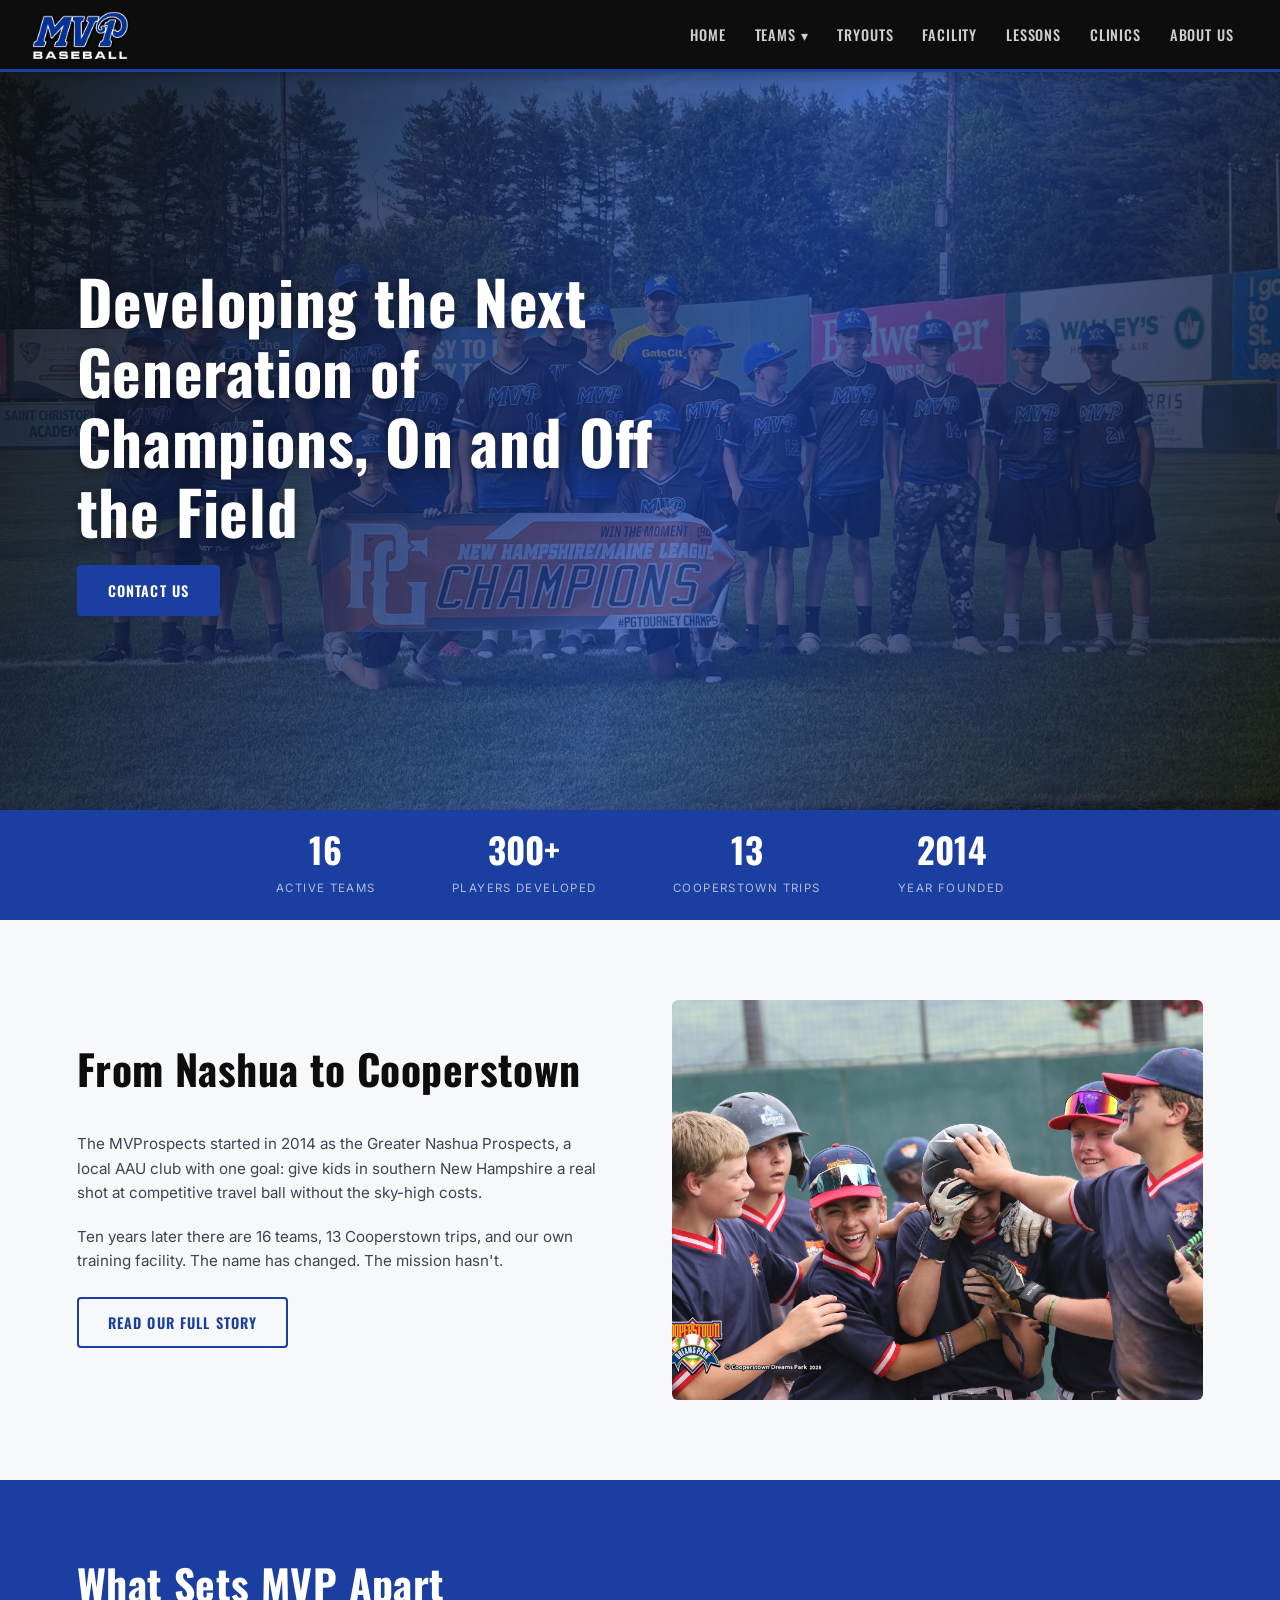
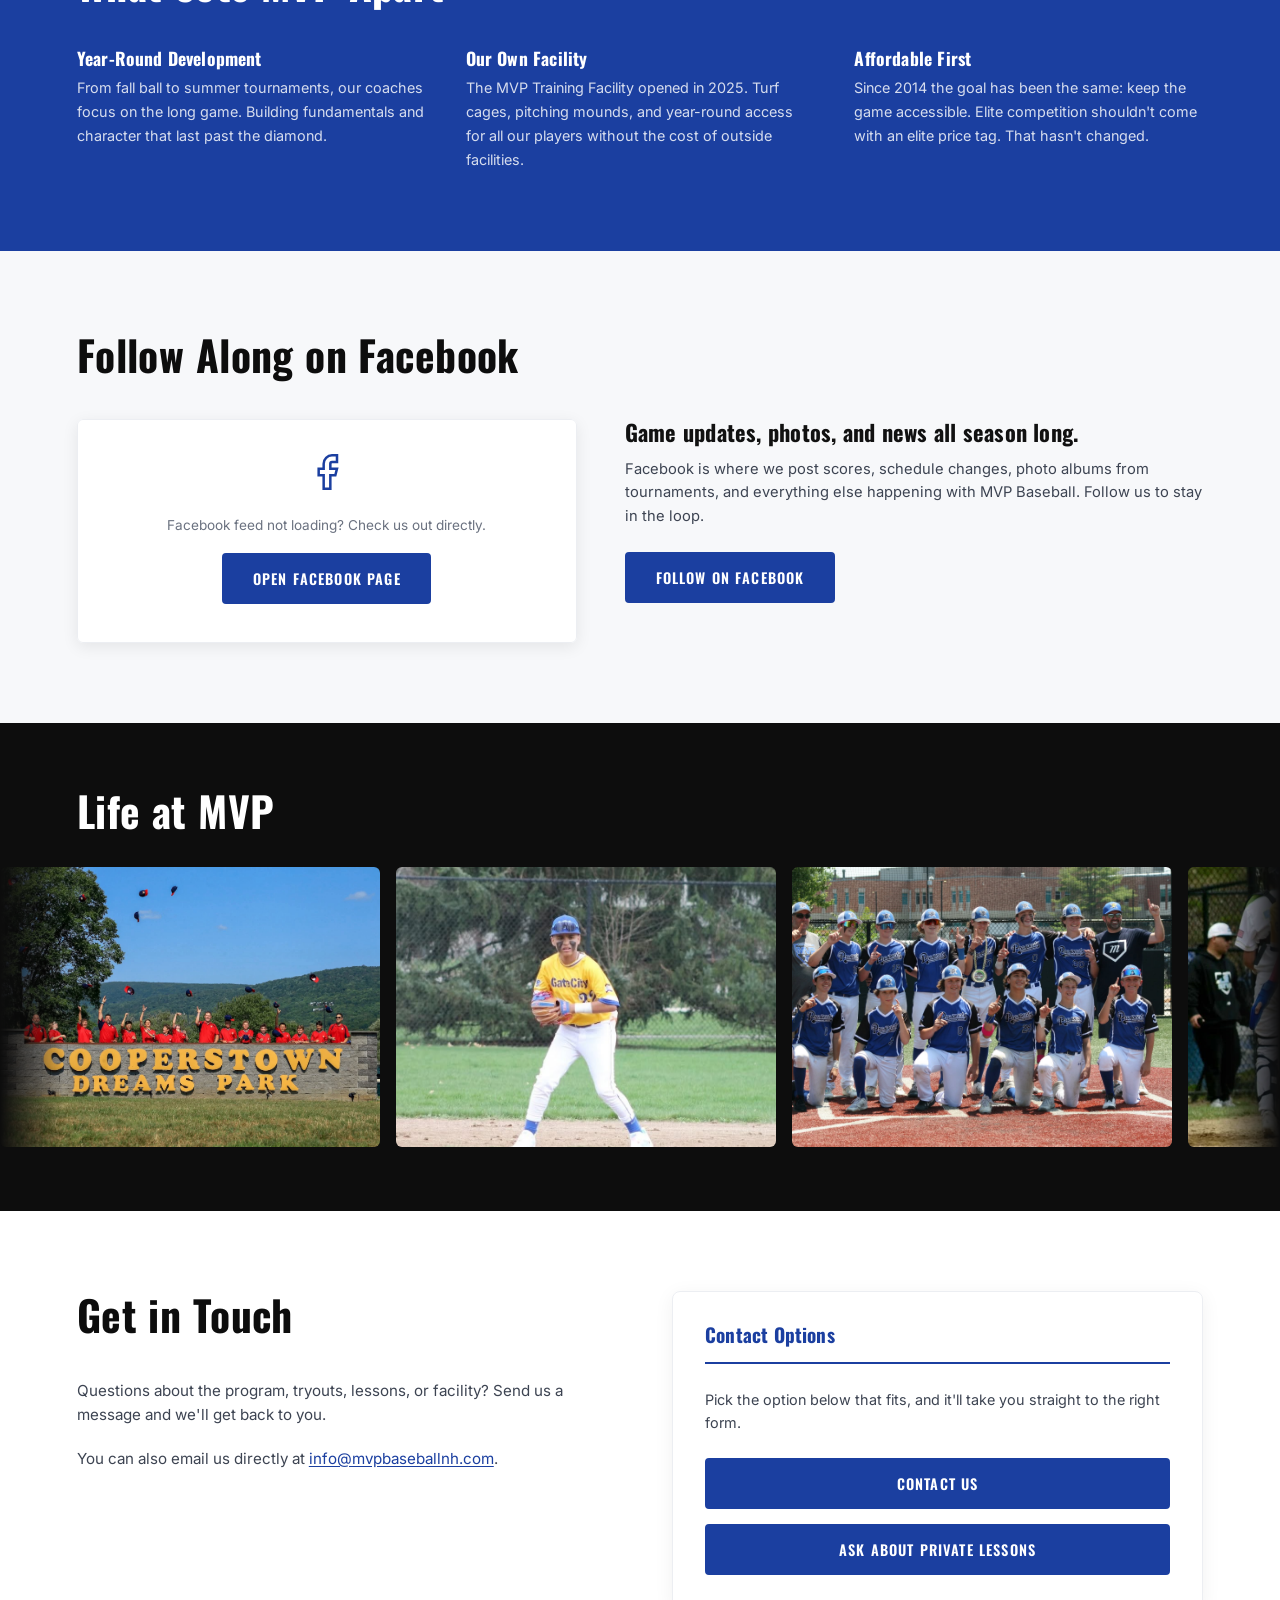
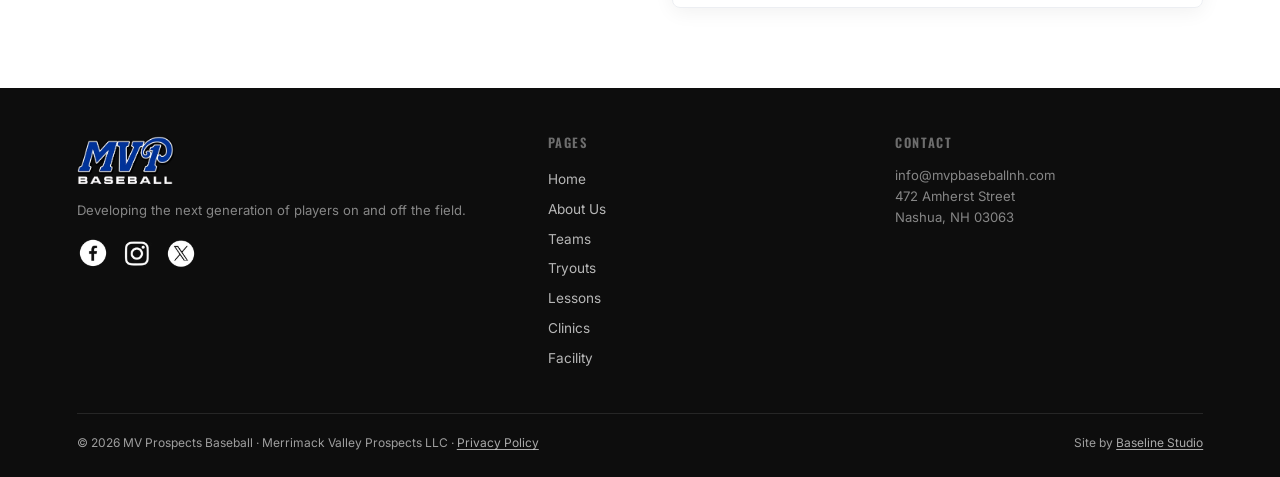
==== index.html @ 36041a81 "SEO and analytics" ====
<!DOCTYPE html>
<html lang="en">
<head>
<meta charset="UTF-8">
<meta name="viewport" content="width=device-width, initial-scale=1.0">
<title>MV Prospects Baseball | Travel Baseball in Nashua, NH</title>
<meta name="description" content="MV Prospects Baseball is a travel baseball program in Nashua, NH serving players 8U through 18U, with a dedicated training facility, private lessons, and clinics.">
<link rel="canonical" href="https://mvprospectsnh.com/">
<meta property="og:title" content="MV Prospects Baseball | Travel Baseball in Nashua, NH">
<meta property="og:description" content="Travel baseball program in Nashua, NH for players 8U through 18U. Teams, tryouts, private lessons, clinics, and our own training facility.">
<meta property="og:type" content="website">
<meta property="og:url" content="https://mvprospectsnh.com/">
<meta property="og:image" content="https://mvprospectsnh.com/assets/team1.jpg">
<link rel="preconnect" href="https://fonts.googleapis.com">
<link href="https://fonts.googleapis.com/css2?family=Oswald:wght@400;500;600;700&family=Inter:wght@300;400;500;600&display=swap" rel="stylesheet">
<script type="application/ld+json">
{
  "@context": "https://schema.org",
  "@type": "SportsClub",
  "name": "MV Prospects Baseball",
  "alternateName": "Merrimack Valley Prospects",
  "url": "https://mvprospectsnh.com/",
  "logo": "https://mvprospectsnh.com/assets/mvplogo.avif",
  "image": "https://mvprospectsnh.com/assets/team1.jpg",
  "description": "Travel baseball program in Nashua, NH serving players 8U through 18U, with a dedicated training facility, private lessons, and clinics.",
  "address": {
    "@type": "PostalAddress",
    "streetAddress": "472 Amherst Street",
    "addressLocality": "Nashua",
    "addressRegion": "NH",
    "postalCode": "03063",
    "addressCountry": "US"
  },
  "areaServed": "Nashua, NH and southern New Hampshire",
  "sameAs": [
    "https://www.facebook.com/MerrimackValleyProspects/",
    "https://www.instagram.com/merrimackvalleyprospects/",
    "https://x.com/prospectsvalley"
  ]
}
</script>
<style>
  *, *::before, *::after { box-sizing: border-box; margin: 0; padding: 0; }
  html { scroll-behavior: smooth; }
  body { font-family: 'Inter', sans-serif; background: #fff; color: #111; line-height: 1.6; }
  a, button, [onclick] { cursor: pointer; }
  a { text-decoration: none; color: inherit; }
  img { max-width: 100%; display: block; }

  :root {
    --blue:       #1B3FA0;
    --blue-dark:  #122B6E;
    --blue-light: #2E56C8;
    --black:      #0D0D0D;
    --gold:       #D4A017;
    --white:      #ffffff;
    --gray-50:    #F7F8FA;
    --gray-100:   #ECEEF2;
    --gray-400:   #6B7280;
    --gray-700:   #3D4452;
    --nav-h:      72px;
  }

  ::selection { background: var(--blue); color: var(--white); }
  a:focus-visible, button:focus-visible, input:focus-visible, select:focus-visible, textarea:focus-visible {
    outline: 2px solid var(--blue-light); outline-offset: 2px;
  }
  :root { --ease-out: cubic-bezier(0.22, 1, 0.36, 1); }
  @media (prefers-reduced-motion: reduce) {
    *, *::before, *::after {
      animation-duration: 0.01ms !important;
      animation-iteration-count: 1 !important;
      transition-duration: 0.01ms !important;
      scroll-behavior: auto !important;
    }
  }

  h1,h2,h3,h4,h5 { font-family: 'Oswald', sans-serif; font-weight: 700; line-height: 1.15; letter-spacing: 0.01em; }
  h1 { font-size: clamp(2.2rem, 5vw, 3.8rem); }
  h2 { font-size: clamp(1.6rem, 3.5vw, 2.6rem); }
  h3 { font-size: 1.3rem; }

  /* NAV */
  .nav {
    position: fixed; top: 0; left: 0; right: 0; z-index: 1000;
    height: var(--nav-h);
    background: var(--black);
    border-bottom: 3px solid var(--blue);
    display: flex; align-items: center;
    padding: 0 2rem;
    box-shadow: 0 2px 12px rgba(0,0,0,0.3);
  }
  .nav-logo { display: flex; align-items: center; flex-shrink: 0; }
  .nav-logo img { height: 48px; width: auto; }
  .nav-links {
    display: flex; align-items: center; gap: 0;
    margin-left: auto; list-style: none;
  }
  .nav-links li { position: relative; }
  .nav-links a, .nav-links button {
    display: block; padding: 0 0.9rem;
    height: var(--nav-h); line-height: var(--nav-h);
    font-family: 'Oswald', sans-serif; font-size: 0.9rem; font-weight: 500;
    letter-spacing: 0.06em; text-transform: uppercase;
    color: rgba(255,255,255,0.8); background: none; border: none;
    transition: color 0.15s; white-space: nowrap;
  }
  .nav-links a:hover, .nav-links button:hover { color: var(--white); }
  .nav-links li:hover .nav-dropdown, .nav-links li:focus-within .nav-dropdown { display: grid; }
  .nav-dropdown {
    display: none;
    position: absolute; top: calc(var(--nav-h) - 3px); left: 0;
    background: var(--white);
    border-top: 3px solid var(--blue);
    border-bottom: 3px solid var(--blue);
    grid-template-columns: repeat(3, 1fr);
    min-width: 480px;
    box-shadow: 0 8px 24px rgba(0,0,0,0.12);
    z-index: 100;
  }
  .nav-dropdown a {
    display: block; height: auto; line-height: 1;
    padding: 0.7rem 1rem; font-size: 0.82rem;
    color: var(--gray-700); border-right: 1px solid var(--gray-100);
    border-bottom: 1px solid var(--gray-100);
  }
  .nav-dropdown a:hover { background: var(--gray-50); color: var(--blue); }
  .nav-cta {
    margin-left: 0.8rem;
    padding: 0 1.2rem !important;
    height: 38px !important; line-height: 38px !important;
    background: var(--blue) !important; color: var(--white) !important;
    border-radius: 4px; font-size: 0.82rem !important;
    transition: background 0.15s !important; align-self: center;
  }
  .nav-cta:hover { background: var(--blue-dark) !important; color: var(--white) !important; }
  .nav-hamburger {
    display: none; margin-left: auto;
    background: none; border: none; padding: 8px;
    flex-direction: column; gap: 5px; cursor: pointer;
    z-index: 1001;
  }
  .nav-hamburger span { display: block; width: 24px; height: 2px; background: var(--white); border-radius: 2px; }
  .mobile-menu {
    display: none; position: fixed; top: var(--nav-h); left: 0; right: 0;
    background: var(--black); border-top: 1px solid rgba(255,255,255,0.08);
    z-index: 999; padding: 1rem 0;
    box-shadow: 0 8px 24px rgba(0,0,0,0.3);
    max-height: calc(100vh - var(--nav-h)); overflow-y: auto;
  }
  .mobile-menu.open { display: block; animation: menuSlide 0.28s var(--ease-out) both; }
  @keyframes menuSlide {
    from { opacity: 0; transform: translateY(-10px); }
    to   { opacity: 1; transform: translateY(0); }
  }
  .mobile-menu a, .mobile-menu button {
    display: block; padding: 0.85rem 1.5rem;
    font-family: 'Oswald', sans-serif; font-size: 1rem;
    font-weight: 500; letter-spacing: 0.05em; text-transform: uppercase;
    color: rgba(255,255,255,0.8); background: none; border: none;
    border-bottom: 1px solid rgba(255,255,255,0.08); text-align: left; width: 100%;
  }
  .mobile-menu a:hover, .mobile-menu button:hover { color: var(--white); background: rgba(255,255,255,0.05); }

  .page { display: none; padding-top: var(--nav-h); min-height: 100vh; }
  .page.active { display: block; }

  /* SECTION HEADER with diagonal stripe */
  .section-header {
    display: inline-flex; align-items: center; gap: 0.8rem;
    margin-bottom: 2.5rem;
  }
  .section-header::before { display: none; }
  .section-header h2 { color: var(--black); }
  .section-header.white h2 { color: var(--white); }
  .section-header.center { margin: 0 auto 2.5rem; }

  /* BUTTONS */
  .btn {
    display: inline-block;
    font-family: 'Oswald', sans-serif; font-size: 0.9rem; font-weight: 600;
    letter-spacing: 0.08em; text-transform: uppercase;
    padding: 0.75rem 1.8rem; border-radius: 4px; border: 2px solid transparent;
    transition: all 0.15s;
  }
  .btn-primary { background: var(--blue); color: var(--white); border-color: var(--blue); }
  .btn-primary:hover { background: var(--blue-dark); border-color: var(--blue-dark); }
  .btn-outline { background: transparent; color: var(--white); border-color: var(--white); }
  .btn-outline:hover { background: var(--white); color: var(--blue); }
  .btn-outline-blue { background: transparent; color: var(--blue); border-color: var(--blue); }
  .btn-outline-blue:hover { background: var(--blue); color: var(--white); }
  .btn-gold { background: var(--gold); color: var(--black); border-color: var(--gold); }
  .btn-gold:hover { background: #b8880f; border-color: #b8880f; }

  .img-placeholder {
    background: var(--gray-100); display: flex; align-items: center; justify-content: center;
    color: var(--gray-400); font-size: 0.8rem;
    font-family: 'Oswald', sans-serif; letter-spacing: 0.05em; text-transform: uppercase;
  }


  /* SECTIONS */
  .section { padding: 5rem clamp(1.5rem, 6vw, 6rem); }
  .section-alt { background: var(--gray-50); }

  /* SPLIT */
  .split { display: grid; grid-template-columns: 1fr 1fr; gap: 4rem; align-items: center; }
  .split-img { border-radius: 6px; overflow: hidden; height: 400px; }
  .split-text p { color: var(--gray-700); margin-bottom: 1.5rem; font-size: 0.95rem; }
  @media (max-width: 768px) { .split { grid-template-columns: 1fr; } .split-img { height: 260px; order: -1; } }

  /* ── HOME PAGE ─────────────────────────────────── */

  /* Hero: baseball-field-style dark grass with stitching accent */
  .hero {
    position: relative;
    height: calc(90vh - var(--nav-h));
    min-height: 560px;
    background: var(--black);
    display: flex; align-items: center; overflow: hidden;
  }
  /* Baseball diamond graphic in background */
  .hero-diamond {
    position: absolute; right: -40px; top: 50%;
    transform: translateY(-50%) rotate(45deg);
    width: 520px; height: 520px;
    border: 3px solid rgba(255,255,255,0.04);
    background: rgba(27,63,160,0.12);
    z-index: 1; pointer-events: none;
  }
  .hero-diamond::before {
    content: '';
    position: absolute; inset: 40px;
    border: 2px solid rgba(212,160,23,0.15);
  }
  .hero-stitches {
    position: absolute; top: 0; left: 0; right: 0; bottom: 0;
    z-index: 1; pointer-events: none; overflow: hidden;
  }
  /* SVG baseball stitching arcs in top-right */
  .hero-bg {
    position: absolute; inset: 0;
    background: linear-gradient(115deg, rgba(13,13,13,0.92) 0%, rgba(27,63,160,0.7) 55%, rgba(13,13,13,0.85) 100%);
    z-index: 2;
  }
  .hero > img {
    animation: heroSettle 1.6s var(--ease-out) both;
  }
  @keyframes heroSettle {
    from { transform: scale(1.06); }
    to   { transform: scale(1); }
  }
  .hero-content {
    position: relative; z-index: 3;
    padding: 0 clamp(1.5rem, 6vw, 6rem);
    max-width: 800px;
  }
  .hero h1 { color: var(--white); margin-bottom: 1.2rem; text-shadow: 0 2px 16px rgba(0,0,0,0.4); }
  .hero-sub {
    color: rgba(255,255,255,0.78); font-size: 1.05rem;
    max-width: 540px; margin-bottom: 2rem; font-weight: 300; line-height: 1.7;
  }
  .hero-actions { display: flex; gap: 1rem; flex-wrap: wrap; }

  /* Stats bar */
  .stats-bar {
    background: var(--blue); padding: 1.4rem 2rem;
    display: flex; justify-content: center; gap: clamp(2rem, 6vw, 6rem); flex-wrap: wrap;
  }
  .stat-item { text-align: center; color: var(--white); }
  .stat-num {
    font-family: 'Oswald', sans-serif;
    font-size: clamp(1.6rem, 3vw, 2.2rem); font-weight: 700;
    display: block; line-height: 1;
    font-variant-numeric: tabular-nums;
  }
  .stat-label { font-size: 0.72rem; letter-spacing: 0.12em; text-transform: uppercase; color: rgba(255,255,255,0.65); margin-top: 0.4rem; display: block; }
  @keyframes statGlow {
    0%   { text-shadow: none; }
    40%  { text-shadow: 0 0 18px rgba(255,255,255,0.9), 0 0 36px rgba(255,255,255,0.5); }
    100% { text-shadow: none; }
  }
  .stat-num.glow { animation: statGlow 1.2s ease forwards; }

  /* Feature cards */
  .feature-grid {
    display: grid; grid-template-columns: repeat(auto-fit, minmax(260px, 1fr));
    gap: 2rem; margin-top: 3rem;
  }
  .feature-card {
    background: var(--white); border: 1px solid var(--gray-100);
    border-radius: 6px; padding: 2rem 1.8rem;
    transition: box-shadow 0.2s, transform 0.2s;
  }
  .feature-card:hover { box-shadow: 0 8px 28px rgba(27,63,160,0.12); transform: translateY(-3px); }
  .feature-icon {
    width: 48px; height: 48px; border-radius: 4px;
    background: var(--blue); display: flex; align-items: center; justify-content: center;
    margin-bottom: 1.2rem; font-size: 1.4rem;
  }
  .feature-icon svg { width: 24px; height: 24px; fill: none; stroke: #fff; stroke-width: 2; stroke-linecap: round; stroke-linejoin: round; }
  .feature-card h3 { font-size: 1.1rem; margin-bottom: 0.6rem; color: var(--black); }
  .feature-card p { font-size: 0.9rem; color: var(--gray-700); line-height: 1.6; }

  /* Facebook feed embed */
  .fb-section {
    background: var(--gray-50); padding: 5rem clamp(1.5rem, 6vw, 6rem);
  }
  .fb-wrapper {
    display: flex; gap: 3rem; align-items: flex-start;
    flex-wrap: wrap;
  }
  .fb-embed-container {
    flex: 0 0 500px; max-width: 100%;
    border-radius: 6px; overflow: hidden;
    box-shadow: 0 4px 16px rgba(0,0,0,0.08);
  }
  .fb-embed-fallback {
    background: var(--white); border: 1px solid var(--gray-100);
    border-radius: 6px; padding: 2rem; text-align: center;
    color: var(--gray-400); font-size: 0.85rem;
  }
  .fb-side { flex: 1; min-width: 240px; }
  .fb-side h3 { font-size: 1.4rem; margin-bottom: 0.8rem; }
  .fb-side p { color: var(--gray-700); font-size: 0.92rem; margin-bottom: 1.5rem; }

  /* Interest form */
  .interest-form-card {
    background: var(--white); border: 1px solid var(--gray-100);
    border-radius: 8px; padding: 2rem;
    box-shadow: 0 4px 20px rgba(0,0,0,0.06);
    max-width: 520px;
  }
  .interest-form-card h3 {
    font-size: 1.2rem; margin-bottom: 1.5rem;
    padding-bottom: 1rem; border-bottom: 2px solid var(--blue); color: var(--blue);
  }

  /* PAGE HERO */
  .page-hero {
    background: var(--blue); padding: 7rem clamp(1.5rem, 6vw, 6rem);
    position: relative; overflow: hidden;
  }
  .page-hero h1 { color: var(--white); position: relative; z-index: 1; }
  .page-hero p { color: rgba(255,255,255,0.75); margin-top: 0.6rem; font-size: 1rem; position: relative; z-index: 1; }

  /* TEAMS */
  /* TEAMS LIST */
  .teams-grid { margin-top: 1.5rem; }
  .team-card {
    display: flex; align-items: center; justify-content: space-between;
    padding: 1rem 1.2rem; border-bottom: 1px solid var(--gray-100);
    gap: 1rem; transition: background 0.15s;
  }
  .team-card:first-child { border-top: 1px solid var(--gray-100); }
  .team-card:hover { background: var(--gray-50); }
  .team-left { display: flex; align-items: center; gap: 1.2rem; }
  .team-age { font-family: 'Oswald', sans-serif; font-size: 1.1rem; font-weight: 700; color: var(--blue); min-width: 90px; }
  .team-coach { font-size: 0.88rem; color: var(--gray-700); }
  .team-coach strong { color: var(--black); }
  .team-actions a {
    font-family: 'Oswald', sans-serif; font-size: 0.72rem; font-weight: 600;
    letter-spacing: 0.08em; text-transform: uppercase;
    padding: 0.45rem 0.9rem; border-radius: 4px;
    background: var(--gray-50); color: var(--blue); border: 1px solid var(--gray-100);
    transition: all 0.15s; white-space: nowrap;
  }
  .team-actions a:hover { background: var(--blue); color: var(--white); border-color: var(--blue); }

  /* TRYOUTS */
  .tryout-dates { background: var(--gray-50); border-radius: 6px; padding: 1.5rem; margin-bottom: 2rem; }
  .tryout-dates h3 { font-size: 1rem; margin-bottom: 1rem; color: var(--blue); }
  .tryout-date-row {
    display: flex; align-items: flex-start; gap: 1rem;
    padding: 0.8rem 0; border-bottom: 1px solid var(--gray-100); font-size: 0.9rem;
  }
  .tryout-date-row:last-child { border-bottom: none; }
  .tryout-date-tag {
    background: var(--blue); color: var(--white);
    font-family: 'Oswald', sans-serif; font-size: 0.75rem; font-weight: 600;
    padding: 0.25rem 0.6rem; border-radius: 3px; white-space: nowrap; flex-shrink: 0;
  }
  .contact-form-card {
    background: var(--white); border: 1px solid var(--gray-100);
    border-radius: 8px; padding: 2rem;
    box-shadow: 0 4px 20px rgba(0,0,0,0.06);
  }
  .contact-form-card h3 {
    font-size: 1.2rem; margin-bottom: 1.5rem;
    padding-bottom: 1rem; border-bottom: 2px solid var(--blue); color: var(--blue);
  }

  /* FACILITY */
  .facility-feature-grid {
    display: grid; grid-template-columns: repeat(auto-fill, minmax(260px, 1fr));
    gap: 1.5rem; margin-top: 2rem;
  }
  .facility-feature {
    background: var(--white); border: 1px solid var(--gray-100);
    border-radius: 6px; overflow: hidden;
  }
  .facility-feature-img { height: 160px; }
  .facility-feature-body { padding: 1.2rem; }
  .facility-feature-body h3 { font-size: 1.05rem; margin-bottom: 0.4rem; }
  .facility-feature-body p { font-size: 0.85rem; color: var(--gray-700); }
  .facility-cta-banner {
    background: var(--blue); color: var(--white);
    border-radius: 8px; padding: 2.5rem; text-align: center; margin-top: 3rem;
  }
  .facility-cta-banner h3 { font-size: 1.4rem; margin-bottom: 0.6rem; color: var(--white); }
  .facility-cta-banner p { color: rgba(255,255,255,0.8); margin-bottom: 1.5rem; }

  /* LESSONS */
  .instructor-grid {
    display: grid; grid-template-columns: repeat(auto-fill, minmax(280px, 1fr));
    gap: 1.5rem; margin-top: 2rem;
  }
  .instructor-card {
    background: var(--white); border: 1px solid var(--gray-100);
    border-radius: 8px; overflow: hidden;
    transition: box-shadow 0.2s;
  }
  .instructor-card:hover { box-shadow: 0 6px 20px rgba(0,0,0,0.1); }
  .instructor-img {
    height: 200px; overflow: hidden; position: relative;
  }
  .instructor-img img { width: 100%; height: 100%; object-fit: cover; object-position: top; }
  .instructor-body { padding: 1.3rem; }
  .instructor-body h3 { font-size: 1.1rem; margin-bottom: 0.2rem; }
  .instructor-role {
    font-size: 0.75rem; color: var(--blue); font-weight: 600;
    text-transform: uppercase; letter-spacing: 0.08em; margin-bottom: 0.7rem;
  }
  .instructor-body p { font-size: 0.84rem; color: var(--gray-700); line-height: 1.55; margin-bottom: 0.6rem; }
  .instructor-awards { margin-top: 0.8rem; }
  .instructor-awards h4 { font-size: 0.75rem; font-family: 'Oswald', sans-serif; letter-spacing: 0.08em; text-transform: uppercase; color: var(--gray-400); margin-bottom: 0.4rem; }
  .instructor-awards ul { list-style: none; }
  .instructor-awards li { font-size: 0.78rem; color: var(--gray-700); padding: 0.18rem 0; }
  .instructor-awards li::before { content: '· '; color: var(--blue); font-weight: 700; }

  /* CLINICS */
  .clinic-card {
    background: var(--white); border: 1px solid var(--gray-100);
    border-radius: 8px; overflow: hidden; transition: box-shadow 0.2s;
  }
  .clinic-card:hover { box-shadow: 0 6px 20px rgba(0,0,0,0.1); }
  .clinic-header {
    background: var(--blue); padding: 1.2rem 1.5rem;
    display: flex; justify-content: space-between; align-items: center;
  }
  .clinic-header h3 { color: var(--white); font-size: 1.1rem; }
  .clinic-badge {
    background: var(--gold); color: var(--black);
    font-family: 'Oswald', sans-serif; font-size: 0.7rem; font-weight: 700;
    padding: 0.25rem 0.6rem; border-radius: 3px; letter-spacing: 0.08em; text-transform: uppercase;
  }
  .clinic-body { padding: 1.5rem; }
  .clinic-body p { font-size: 0.88rem; color: var(--gray-700); margin-bottom: 1rem; }
  .clinic-meta { display: flex; gap: 1rem; flex-wrap: wrap; margin-bottom: 1rem; }
  .clinic-meta-item { font-size: 0.8rem; color: var(--gray-700); display: flex; align-items: center; gap: 0.35rem; }
  .clinic-meta-item svg { width: 14px; height: 14px; stroke: var(--blue); stroke-width: 2; fill: none; }

  /* ABOUT */
  .timeline { margin-top: 2rem; }
  .timeline-item { display: flex; gap: 2rem; padding-bottom: 2.5rem; position: relative; }
  .timeline-item:not(:last-child)::after {
    content: ''; position: absolute; left: 29px; top: 48px;
    bottom: 0; width: 2px; background: var(--gray-100);
  }
  .timeline-year {
    width: 60px; height: 60px; border-radius: 50%; background: var(--blue); color: var(--white);
    font-family: 'Oswald', sans-serif; font-size: 0.8rem; font-weight: 700;
    display: flex; align-items: center; justify-content: center;
    flex-shrink: 0; position: relative; z-index: 1; text-align: center; line-height: 1.2;
  }
  .timeline-content h3 { font-size: 1rem; margin-bottom: 0.4rem; }
  .timeline-content p { font-size: 0.88rem; color: var(--gray-700); }

  /* FOOTER */
  .footer { background: var(--black); color: var(--white); padding: 3rem clamp(1.5rem, 6vw, 6rem) 1.5rem; }
  .footer-grid {
    display: grid; grid-template-columns: 1.4fr 1fr 1fr;
    gap: 2.5rem; margin-bottom: 2.5rem;
  }
  @media (max-width: 768px) { .footer-grid { grid-template-columns: 1fr 1fr; } }
  @media (max-width: 500px) { .footer-grid { grid-template-columns: 1fr; } }
  .footer-brand img { height: 50px; margin-bottom: 1rem; filter: brightness(0) invert(1); }
  .footer-brand p { font-size: 0.82rem; color: rgba(255,255,255,0.5); line-height: 1.6; }
  .footer-col h4 {
    font-family: 'Oswald', sans-serif; font-size: 0.8rem; font-weight: 600;
    letter-spacing: 0.12em; text-transform: uppercase; color: rgba(255,255,255,0.4); margin-bottom: 0.9rem;
  }
  .footer-col a { display: block; font-size: 0.85rem; color: rgba(255,255,255,0.7); padding: 0.25rem 0; transition: color 0.15s; }
  .footer-col a:hover { color: var(--white); }
  .footer-col p { font-size: 0.82rem; color: rgba(255,255,255,0.5); line-height: 1.6; }
  .footer-social { display: flex; gap: 0.75rem; margin-top: 0.8rem; }
  .footer-social a {
    display: flex; align-items: center; justify-content: center;
    width: 36px; height: 36px; border-radius: 4px;
    background: rgba(255,255,255,0.08); color: var(--white) !important;
    font-size: 0.75rem; font-weight: 700; font-family: 'Oswald', sans-serif;
    transition: background 0.15s;
  }
  .footer-social a:hover { background: var(--blue); }
  .footer-mobile-contact { display: none; }
  @media (max-width: 768px) {
    .footer-contact-col { display: none !important; }
    .footer-mobile-contact { display: block !important; }
  }
  .footer-bottom {
    border-top: 1px solid rgba(255,255,255,0.1); padding-top: 1.2rem;
    display: flex; justify-content: space-between; align-items: center; flex-wrap: wrap; gap: 0.5rem;
    font-size: 0.75rem; color: rgba(255,255,255,0.6);
  }
  .footer-bottom a { color: rgba(255,255,255,0.65); text-decoration: underline; text-underline-offset: 2px; }
  .footer-bottom a:hover { color: var(--white); }

  @media (max-width: 960px) { .nav-links { display: none; } .nav-hamburger { display: flex; } }

  /* SCROLLING GALLERY */
  .gallery-section { background: var(--black); padding: 4rem 0; overflow: hidden; }
  .gallery-section .section-header { padding: 0 clamp(1.5rem,6vw,6rem); margin-bottom: 2rem; }
  .gallery-track-wrap {
    overflow: hidden; width: 100%;
    -webkit-mask-image: linear-gradient(90deg, transparent, #000 5%, #000 95%, transparent);
    mask-image: linear-gradient(90deg, transparent, #000 5%, #000 95%, transparent);
  }
  .gallery-track {
    display: flex; gap: 1rem;
    width: max-content;
    animation: galleryScroll 32s linear infinite;
  }
  .gallery-track:hover { animation-play-state: paused; }
  .gallery-track img {
    height: 280px; width: 380px;
    object-fit: cover; border-radius: 6px;
    flex-shrink: 0;
    transition: transform 0.3s, box-shadow 0.3s;
  }
  .gallery-track img:hover { transform: scale(1.02); box-shadow: 0 8px 24px rgba(0,0,0,0.5); }
  @keyframes galleryScroll {
    0%   { transform: translateX(0); }
    100% { transform: translateX(-50%); }
  }


  /* MOBILE FIXES */
  @media (max-width: 960px) {
    .nav-links { display: none !important; }
    .nav-hamburger { display: flex !important; margin-right: 0.5rem; }
  }
  @media (max-width: 768px) {
    /* Reduce section spacing on mobile */
    .section { padding: 2.5rem 1.2rem !important; }
    .section-alt { padding: 2.5rem 1.2rem !important; }
    .fb-section { padding: 2.5rem 1.2rem !important; }
    .gallery-section { padding: 2rem 0 !important; }
    .page-hero { padding: 5rem 1.2rem !important; }

    /* Footer: brand, pages, and contact all full width and centered on mobile */

    /* Swift buttons smaller on mobile */
    .swift-btn { font-size: 0.72rem !important; padding: 0.6rem 1rem !important; letter-spacing: 0.04em !important; }

    .footer-grid { grid-template-columns: 1fr !important; text-align: center; }
    .footer-two-col { display: grid !important; grid-template-columns: 1fr; gap: 1.5rem; }
    .footer-contact-col { display: none; }
    .footer-two-col::after { content: ''; }
    .footer-col a { display: block; }
    .footer-social { justify-content: center; }
    .footer-brand img { margin: 0 auto 1rem; }

    /* Stats: 2x2 grid centered */
    .stats-bar { display: grid !important; grid-template-columns: 1fr 1fr; gap: 0; padding: 1.5rem 0.5rem; }
    .stat-item { text-align: center; display: flex; flex-direction: column; align-items: center; justify-content: flex-start; padding: 0.6rem 0.25rem; }
    .stat-num { font-size: 1.85rem !important; line-height: 1; display: block !important; width: 100%; text-align: center !important; margin-bottom: 0.35rem; }
    .stat-label { font-size: 0.6rem !important; letter-spacing: 0.06em; white-space: normal; display: block !important; text-align: center !important; line-height: 1.3; margin-top: 0 !important; color: rgba(255,255,255,0.65) !important; }

    /* Hero: shorter */
    .hero { height: 55vmax !important; min-height: 320px !important; }
    /* Page hero: hide subtext, bigger h1, center images on mobile */
    .page-hero p { display: none !important; }
    .page-hero h1 { font-size: 2.4rem !important; }
    .page-hero img { object-position: center center !important; }

    /* Cooperstown split: image below text */
    .coop-split { grid-template-columns: 1fr !important; }
    .coop-split .split-img { order: 2; height: 220px !important; }

    /* Gallery: smaller images */
    .gallery-track img { height: 160px !important; width: 220px !important; }

    /* Tryout images stack */
    .tryout-img-grid { grid-template-columns: 1fr !important; }
    .tryout-img-grid img { height: 200px !important; }

    /* Contact grids stack */
    .home-contact-grid { grid-template-columns: 1fr !important; gap: 1.2rem !important; }
    .about-contact-grid { grid-template-columns: 1fr !important; gap: 1.2rem !important; }
    .split { margin-bottom: 2rem !important; }
    .about-action3 { display: none !important; }
    .split.fade-in[style*="margin-bottom:5rem"] { margin-bottom: 1rem !important; }

    /* Teams list: centered on mobile */
    .team-card { flex-direction: column; align-items: center; text-align: center; gap: 0.5rem; padding: 1rem; }
    .team-left { flex-direction: column; align-items: center; gap: 0.2rem; }
    .team-actions a { display: block; }

    /* Mobile dropdown in menu */
    .mobile-submenu {
      display: none; background: rgba(255,255,255,0.05);
      border-top: 1px solid rgba(255,255,255,0.06);
    }
    .mobile-submenu.open { display: block; }
    .mobile-submenu a {
      padding: 0.6rem 2rem; font-size: 0.82rem; color: rgba(255,255,255,0.65);
      border-bottom: 1px solid rgba(255,255,255,0.04);
    }
    .mobile-teams-toggle { display: flex !important; justify-content: space-between; align-items: center; }
    .mobile-teams-toggle span { font-family: "Oswald", sans-serif; font-size: 1rem; font-weight: 500; letter-spacing: 0.05em; text-transform: uppercase; color: rgba(255,255,255,0.8); }
    .mobile-chevron { transition: transform 0.25s ease; display: inline-block; color: rgba(255,255,255,0.5); }
    .mobile-chevron.open { transform: rotate(180deg); }
  }


  /* ANIMATIONS */
  .fade-in {
    opacity: 0; transform: translateY(22px);
    transition: opacity 0.7s var(--ease-out), transform 0.7s var(--ease-out);
  }
  .fade-in.visible { opacity: 1; transform: translateY(0); }
  .fade-in-left {
    opacity: 0; transform: translateX(-28px);
    transition: opacity 0.7s var(--ease-out), transform 0.7s var(--ease-out);
  }
  .fade-in-left.visible { opacity: 1; transform: translateX(0); }
  .fade-in-right {
    opacity: 0; transform: translateX(28px);
    transition: opacity 0.7s var(--ease-out), transform 0.7s var(--ease-out);
  }
  .fade-in-right.visible { opacity: 1; transform: translateX(0); }

  /* Hero content slides up on load */
  .hero-content { animation: heroSlideUp 0.7s ease both; }
  @keyframes heroSlideUp {
    from { opacity: 0; transform: translateY(30px); }
    to   { opacity: 1; transform: translateY(0); }
  }

  /* Stats bar items pop in */
  .stat-item { animation: statPop 0.4s ease both; }
  .stat-item:nth-child(1) { animation-delay: 0.05s; }
  .stat-item:nth-child(2) { animation-delay: 0.12s; }
  .stat-item:nth-child(3) { animation-delay: 0.19s; }
  .stat-item:nth-child(4) { animation-delay: 0.26s; }
  @keyframes statPop {
    from { opacity: 0; transform: scale(0.85); }
    to   { opacity: 1; transform: scale(1); }
  }

  /* Page hero slides down */
  .page-hero h1 { animation: heroSlideUp 0.5s ease both; }
  .page-hero p  { animation: heroSlideUp 0.5s 0.1s ease both; }

  /* Team list rows */
  .team-card { animation: none; }
  .team-card.visible { animation: fadeRow 0.35s ease both; }
  @keyframes fadeRow {
    from { opacity: 0; transform: translateX(-12px); }
    to   { opacity: 1; transform: translateX(0); }
  }

  /* Smooth page transitions */
  .page.active { animation: pageFadeIn 0.3s ease both; }
  @keyframes pageFadeIn {
    from { opacity: 0; transform: translateY(8px); }
    to   { opacity: 1; transform: translateY(0); }
  }

  /* Button hover lift + press */
  .btn { transition: all 0.18s ease; }
  .btn:hover { transform: translateY(-2px); box-shadow: 0 4px 12px rgba(0,0,0,0.15); }
  .btn:active { transform: translateY(0); box-shadow: 0 1px 4px rgba(0,0,0,0.12); transition-duration: 0.06s; }

  /* Nav links underline slide */
  .nav-links a::after, .nav-links button::after {
    content: ''; display: block; height: 2px;
    background: var(--blue-light); transform: scaleX(0);
    transition: transform 0.2s ease; transform-origin: left;
  }
  .nav-links a:hover::after, .nav-links button:hover::after { transform: scaleX(1); }
  .nav.scrolled { box-shadow: 0 4px 24px rgba(0,0,0,0.5); }

  /* Feature card lift already handled by .btn, add for cards too */
  .feature-card { transition: box-shadow 0.2s, transform 0.2s; }


  .cookie-banner {
    animation: cookieUp 0.45s var(--ease-out) both;
    position: fixed; bottom: 0; left: 0; right: 0; z-index: 2000;
    background: var(--black); border-top: 2px solid var(--blue);
    padding: 1rem clamp(1.5rem, 4vw, 3rem);
    display: flex; align-items: center; justify-content: space-between;
    flex-wrap: wrap; gap: 1rem;
  }
  .cookie-banner p { font-size: 0.82rem; color: rgba(255,255,255,0.75); max-width: 680px; }
  .cookie-banner a { color: var(--blue); }
  .cookie-accept {
    font-family: "Oswald", sans-serif; font-size: 0.8rem; font-weight: 600;
    letter-spacing: 0.06em; text-transform: uppercase;
    background: var(--blue); color: var(--white);
    border: none; border-radius: 4px; padding: 0.5rem 1.2rem; cursor: pointer;
  }
  .cookie-accept:hover { background: var(--blue-dark); }
  @keyframes cookieUp {
    from { transform: translateY(100%); }
    to   { transform: translateY(0); }
  }


  /* EXTRA ANIMATIONS */
  /* Image hover zoom */
  .img-zoom { overflow: hidden; border-radius: 6px; }
  .img-zoom img { transition: transform 0.45s ease; }
  .img-zoom:hover img { transform: scale(1.04); }

  /* Section header - no underline */
  .section-header h2 { position: relative; display: inline-block; }

  /* Timeline dot - no glow ring */
  .timeline-year { transition: none; }

  /* Stagger fade utility */
  .stagger-1 { transition-delay: 0.05s !important; }
  .stagger-2 { transition-delay: 0.12s !important; }
  .stagger-3 { transition-delay: 0.2s !important; }
  .stagger-4 { transition-delay: 0.28s !important; }

  /* Team card hover: accent bar, no layout jump */
  .team-card { transition: background 0.18s, box-shadow 0.18s, transform 0.18s; }
  .team-card:hover { box-shadow: inset 3px 0 0 var(--blue); transform: translateX(2px); }

  /* Contact card slide-in shadow */
  .contact-form-card { transition: box-shadow 0.3s ease; }
  .contact-form-card:hover { box-shadow: 0 8px 32px rgba(27,63,160,0.14); }

  /* Stats bar number pulse on glow */
  .stat-num { display: inline-block; transition: transform 0.15s ease; }

  /* Gallery image brightness on hover */
  .gallery-track img { transition: transform 0.3s, box-shadow 0.3s, filter 0.3s; }
  .gallery-track img:hover { filter: brightness(1.1); }

  /* Btn shine sweep */
  .btn { position: relative; overflow: hidden; }
  .btn::after {
    content: ''; position: absolute;
    top: 0; left: -100%; width: 60%; height: 100%;
    background: linear-gradient(120deg, transparent 0%, rgba(255,255,255,0.18) 50%, transparent 100%);
    transition: left 0.4s ease;
  }
  .btn:hover::after { left: 140%; }

  /* Footer links hover indent */
  .footer-col a { transition: color 0.15s, padding-left 0.15s; }
  .footer-col a:hover { color: var(--white); padding-left: 4px; }


  /* Facebook embed mobile fix */
  .fb-embed-container { overflow: hidden; }
  @media (max-width: 768px) {
    .fb-wrapper { flex-direction: column; }
    .fb-embed-container { flex: none !important; width: 100% !important; }
    .fb-embed-container iframe { max-width: 100% !important; }
  }

  /* Back to top */
  .back-to-top {
    position: fixed; bottom: 1.5rem; right: 1.5rem; z-index: 1500;
    width: 44px; height: 44px; border-radius: 50%;
    background: var(--blue); color: var(--white); border: none;
    display: flex; align-items: center; justify-content: center;
    box-shadow: 0 4px 14px rgba(0,0,0,0.25);
    opacity: 0; visibility: hidden; transform: translateY(10px);
    transition: opacity 0.3s var(--ease-out), transform 0.3s var(--ease-out), visibility 0.3s, background 0.15s;
  }
  .back-to-top.show { opacity: 1; visibility: visible; transform: translateY(0); }
  .back-to-top:hover { background: var(--blue-dark); }
  .back-to-top svg { width: 20px; height: 20px; stroke: #fff; stroke-width: 2.5; fill: none; stroke-linecap: round; stroke-linejoin: round; }


  .text-center { text-align: center; }

  /* ACCESSIBILITY: inline text links need a non-color cue, not just color */
  p a { text-decoration: underline; text-underline-offset: 2px; }

  /* ACCESSIBILITY: skip link */
  .skip-link {
    position: absolute; left: 1rem; top: -60px;
    background: var(--blue); color: var(--white) !important;
    padding: 0.7rem 1.2rem; border-radius: 4px;
    font-family: 'Oswald', sans-serif; font-size: 0.85rem; font-weight: 600;
    letter-spacing: 0.05em; text-transform: uppercase;
    z-index: 3000; transition: top 0.15s ease;
  }
  .skip-link:focus { top: 1rem; }
</style>
</head>
<body>

<a href="#main-content" class="skip-link">Skip to main content</a>

<!-- NAV -->
<nav class="nav" aria-label="Primary">
  <div class="nav-logo" onclick="showPage('home')" role="link" tabindex="0" onkeydown="if(event.key==='Enter'||event.key===' '){event.preventDefault();showPage('home');}" style="cursor:pointer;">
    <img src="assets/mvplogo.avif"
         alt="MV Prospects Baseball"
         onerror="this.style.display='none';this.nextElementSibling.style.display='block';">
    <span style="display:none;font-family:'Oswald',sans-serif;font-size:1.2rem;font-weight:700;color:var(--blue);">MV PROSPECTS</span>
  </div>
  <ul class="nav-links">
    <li><a href="#" onclick="showPage('home'); return false;">Home</a></li>
    <li>
      <button onclick="showPage('teams')" aria-haspopup="true" aria-controls="teamsDropdown">Teams ▾</button>
      <div class="nav-dropdown" id="teamsDropdown"></div>
    </li>
    <li><a href="#" onclick="showPage('tryouts'); return false;">Tryouts</a></li>
    <li><a href="https://book.runswiftapp.com/facilities/mvp-training-facility" target="_blank">Facility</a></li>
    <li><a href="#" onclick="showPage('lessons'); return false;">Lessons</a></li>
    <li><a href="#" onclick="showPage('clinics'); return false;">Clinics</a></li>
    <li><a href="#" onclick="showPage('about'); return false;">About Us</a></li>
  </ul>
  <button class="nav-hamburger" onclick="toggleMobile()" aria-label="Menu" aria-expanded="false" aria-controls="mobileMenu">
    <span></span><span></span><span></span>
  </button>
</nav>

<div class="mobile-menu" id="mobileMenu">
  <a href="#" onclick="showPage('home'); toggleMobile(); return false;">Home</a>
  <button class="mobile-teams-toggle" onclick="toggleMobileTeams()" aria-expanded="false" aria-controls="mobileTeamsSubmenu" style="display:flex;padding:0.85rem 1.5rem;width:100%;background:none;border:none;border-bottom:1px solid rgba(255,255,255,0.08);">
    <span>Teams</span>
    <span class="mobile-chevron" id="mobileChevron" aria-hidden="true">&#9660;</span>
  </button>
  <div class="mobile-submenu" id="mobileTeamsSubmenu">
    <a href="#" onclick="showPage('teams'); toggleMobile(); return false;" style="font-weight:600;color:rgba(255,255,255,0.9);">All Teams</a>
  </div>
  <a href="#" onclick="showPage('tryouts'); toggleMobile(); return false;">Tryouts</a>
  <a href="https://book.runswiftapp.com/facilities/mvp-training-facility" target="_blank" onclick="toggleMobile()">Facility</a>
  <a href="#" onclick="showPage('lessons'); toggleMobile(); return false;">Lessons</a>
  <a href="#" onclick="showPage('clinics'); toggleMobile(); return false;">Clinics</a>
  <a href="#" onclick="showPage('about'); toggleMobile(); return false;">About Us</a>
</div>

<main id="main-content" tabindex="-1">

<!-- ══════════════════════════════════════════════════
     HOME
══════════════════════════════════════════════════ -->
<div id="page-home" class="page active">

  <section class="hero">
    <img src="assets/team1.jpg" alt="" style="position:absolute;inset:0;width:100%;height:100%;object-fit:cover;object-position:center 70%;">
    <div class="hero-diamond"></div>
    <svg class="hero-stitches" aria-hidden="true" viewBox="0 0 800 560" preserveAspectRatio="none" xmlns="http://www.w3.org/2000/svg" style="position:absolute;inset:0;width:100%;height:100%;opacity:0.06;">
      <path d="M650 0 Q750 150 800 280" stroke="white" stroke-width="2" fill="none" stroke-dasharray="8 6"/>
      <path d="M680 0 Q780 150 800 300" stroke="white" stroke-width="1.5" fill="none" stroke-dasharray="8 6"/>
      <circle cx="700" cy="80" r="60" stroke="white" stroke-width="1" fill="none" stroke-dasharray="4 4"/>
    </svg>
    <div class="hero-bg"></div>
    <div class="hero-content">
      <h1>Developing the Next Generation of Champions, On and Off the Field</h1>
      <div class="hero-actions">
        <a href="https://mvprospectsnh.byga.net/f/lwzmftkkul" target="_blank" class="btn btn-primary">Contact Us</a>
      </div>
    </div>
  </section>

  <div class="stats-bar">
    <div class="stat-item"><span class="stat-num" data-target="16">0</span><span class="stat-label">Active Teams</span></div>
    <div class="stat-item"><span class="stat-num" data-target="300" data-suffix="+">0</span><span class="stat-label">Players Developed</span></div>
    <div class="stat-item"><span class="stat-num" data-target="13">0</span><span class="stat-label">Cooperstown Trips</span></div>
    <div class="stat-item"><span class="stat-num" data-target="2014" data-start="1990">0</span><span class="stat-label">Year Founded</span></div>
  </div>

  <!-- About split -->
  <section class="section section-alt">
    <div class="split coop-split fade-in">
      <div>
        <div class="section-header"><h2>From Nashua to Cooperstown</h2></div>
        <p style="color:var(--gray-700);margin-bottom:1.2rem;font-size:0.95rem;">The MVProspects started in 2014 as the Greater Nashua Prospects, a local AAU club with one goal: give kids in southern New Hampshire a real shot at competitive travel ball without the sky-high costs.</p>
        <p style="color:var(--gray-700);margin-bottom:1.5rem;font-size:0.95rem;">Ten years later there are 16 teams, 13 Cooperstown trips, and our own training facility. The name has changed. The mission hasn't.</p>
        <a href="#" class="btn btn-outline-blue" onclick="showPage('about'); return false;">Read Our Full Story</a>
      </div>
      <div class="split-img img-zoom" style="overflow:hidden;border-radius:6px;">
        <img src="assets/cooperstown1.jpg" style="width:100%;height:100%;object-fit:cover;" loading="lazy" alt="MV Prospects at Cooperstown">
      </div>
    </div>
  </section>


  <!-- What Sets MVP Apart -->
  <section class="section" style="background:var(--blue);">
    <div class="section-header white"><h2>What Sets MVP Apart</h2></div>
    <div style="display:grid;grid-template-columns:repeat(auto-fit,minmax(240px,1fr));gap:2.5rem;">
      <div class="fade-in">
        <h3 style="font-size:1.1rem;margin-bottom:0.5rem;color:var(--white);">Year-Round Development</h3>
        <p style="color:rgba(255,255,255,0.82);font-size:0.9rem;line-height:1.65;">From fall ball to summer tournaments, our coaches focus on the long game. Building fundamentals and character that last past the diamond.</p>
      </div>
      <div class="fade-in" style="animation-delay:0.1s;">
        <h3 style="font-size:1.1rem;margin-bottom:0.5rem;color:var(--white);">Our Own Facility</h3>
        <p style="color:rgba(255,255,255,0.82);font-size:0.9rem;line-height:1.65;">The MVP Training Facility opened in 2025. Turf cages, pitching mounds, and year-round access for all our players without the cost of outside facilities.</p>
      </div>
      <div class="fade-in" style="animation-delay:0.2s;">
        <h3 style="font-size:1.1rem;margin-bottom:0.5rem;color:var(--white);">Affordable First</h3>
        <p style="color:rgba(255,255,255,0.82);font-size:0.9rem;line-height:1.65;">Since 2014 the goal has been the same: keep the game accessible. Elite competition shouldn't come with an elite price tag. That hasn't changed.</p>
      </div>
    </div>
  </section>

  <!-- Facebook feed -->
  <section class="fb-section">
    <div class="section-header"><h2>Follow Along on Facebook</h2></div>
    <div class="fb-wrapper">
      <div class="fb-embed-container">
        <div id="fb-root"></div>
        <div id="fbPageContainer"></div>
        <div class="fb-embed-fallback" id="fbFallback" style="display:none;">
          <svg width="40" height="40" viewBox="0 0 24 24" fill="none" stroke="var(--blue)" stroke-width="1.5" aria-hidden="true" style="margin:0 auto 1rem;"><path d="M18 2h-3a5 5 0 0 0-5 5v3H7v4h3v8h4v-8h3l1-4h-4V7a1 1 0 0 1 1-1h3z"/></svg>
          <p style="margin-bottom:1rem;">Facebook feed not loading? Check us out directly.</p>
          <a href="https://www.facebook.com/MerrimackValleyProspects/" target="_blank" class="btn btn-primary">Open Facebook Page</a>
        </div>
      </div>
      <div class="fb-side">
        <h3>Game updates, photos, and news all season long.</h3>
        <p>Facebook is where we post scores, schedule changes, photo albums from tournaments, and everything else happening with MVP Baseball. Follow us to stay in the loop.</p>
        <a href="https://www.facebook.com/MerrimackValleyProspects/" target="_blank" class="btn btn-primary" style="display:inline-block;">Follow on Facebook</a>
      </div>
    </div>
  </section>

  <!-- Scrolling photo gallery -->
  <section class="gallery-section">
    <div class="section-header white"><h2>Life at MVP</h2></div>
    <div class="gallery-track-wrap">
      <div class="gallery-track">
        <!-- first set -->
        <img src="assets/cooperstown2.jpg" alt="MV Prospects players at the Cooperstown Dreams Park tournament" loading="lazy">
        <img src="assets/action1.jpg"      alt="MV Prospects player in game action" loading="lazy">
        <img src="assets/team2.jpg"        alt="MV Prospects travel baseball team" loading="lazy">
        <img src="assets/action4.jpg"      alt="MV Prospects player in game action" loading="lazy">
        <img src="assets/action5.jpg"      alt="MV Prospects player in game action" loading="lazy">
        <img src="assets/cooperstown1.jpg" alt="MV Prospects players at the Cooperstown Dreams Park tournament" loading="lazy">
        <img src="assets/team1.jpg"        alt="MV Prospects travel baseball team" loading="lazy">
        <!-- duplicate for seamless loop, hidden from assistive tech to avoid repeating the same images -->
        <img src="assets/cooperstown2.jpg" alt="" aria-hidden="true" loading="lazy">
        <img src="assets/action1.jpg"      alt="" aria-hidden="true" loading="lazy">
        <img src="assets/team2.jpg"        alt="" aria-hidden="true" loading="lazy">
        <img src="assets/action4.jpg"      alt="" aria-hidden="true" loading="lazy">
        <img src="assets/action5.jpg"      alt="" aria-hidden="true" loading="lazy">
        <img src="assets/cooperstown1.jpg" alt="" aria-hidden="true" loading="lazy">
        <img src="assets/team1.jpg"        alt="" aria-hidden="true" loading="lazy">
      </div>
    </div>
  </section>

  <!-- Contact form -->
  <section class="section">
    <div class="home-contact-grid" style="display:grid;grid-template-columns:1fr 1fr;gap:4rem;align-items:start;flex-wrap:wrap;">
      <div>
        <div class="section-header"><h2>Get in Touch</h2></div>
        <p style="color:var(--gray-700);font-size:0.95rem;margin-bottom:1.2rem;">Questions about the program, tryouts, lessons, or facility? Send us a message and we'll get back to you.</p>
        <p style="color:var(--gray-700);font-size:0.95rem;margin-bottom:1.5rem;">You can also email us directly at <a href="mailto:info@mvpbaseballnh.com" style="color:var(--blue);">info@mvpbaseballnh.com</a>.</p>
      </div>
      <div class="contact-form-card fade-in">
        <h3>Contact Options</h3>
        <p style="color:var(--gray-700);font-size:0.9rem;margin-bottom:1.5rem;">Pick the option below that fits, and it'll take you straight to the right form.</p>
        <a href="https://mvprospectsnh.byga.net/f/lwzmftkkul" target="_blank" class="btn btn-primary" style="width:100%;text-align:center;display:block;margin-bottom:0.9rem;">Contact Us</a>
        <a href="https://mvprospectsnh.byga.net/f/oagjrgxjys" target="_blank" class="btn btn-primary" style="width:100%;text-align:center;display:block;">Ask About Private Lessons</a>
      </div>
    </div>
  </section>

</div>

<!-- ══════════════════════════════════════════════════
     TEAMS
══════════════════════════════════════════════════ -->
<div id="page-teams" class="page">
  <div class="page-hero" style="position:relative;overflow:hidden;">
    <img src="assets/team2.jpg" alt="" style="position:absolute;inset:0;width:100%;height:100%;object-fit:cover;object-position:center 45%;opacity:0.25;z-index:0;">
    <h1 style="position:relative;z-index:1;">Our Teams</h1>
    <p style="position:relative;z-index:1;">16 teams, 8U through 18U, competing across New England. Roster and schedule for each team is on Perfect Game.</p>
  </div>
  <section class="section">
    <div class="teams-grid" id="teamsGrid" style="margin-top:1rem;"></div>
  </section>
</div>

<!-- ══════════════════════════════════════════════════
     TRYOUTS
══════════════════════════════════════════════════ -->
<div id="page-tryouts" class="page">
  <div class="page-hero" style="position:relative;overflow:hidden;">
    <img src="assets/yellowteam2.jpg" alt="" style="position:absolute;inset:0;width:100%;height:100%;object-fit:cover;object-position:center 35%;opacity:0.25;z-index:0;">
    <h1 style="position:relative;z-index:1;">Tryouts</h1>
    <p style="position:relative;z-index:1;">MV Prospects travel baseball program. Tryouts are typically held in July for the upcoming spring season.</p>
  </div>
  <section class="section">
    <div>
      <div class="section-header"><h2>MV Prospects Travel Baseball Program &ndash; Tryouts</h2></div>
      <p style="color:var(--gray-700);font-size:0.95rem;margin-bottom:1.5rem;">The MV Prospects are built for dedicated athletes who want to compete at the highest level while developing their skills in a positive, team-focused environment. Tryouts are typically held in July for the upcoming spring season, giving players plenty of time to prepare and train before games begin.</p>

      <p style="font-size:0.95rem;font-weight:700;color:var(--blue);margin-bottom:2rem;">We have one more scheduled tryout. Sign up now to reserve your spot!</p>

      <div class="section-header"><h2>Upcoming Tryouts</h2></div>
      <p style="color:var(--gray-700);font-size:0.95rem;margin-bottom:1.5rem;">We will be holding one more tryout! View information on the dates and location below. More information can be seen on the registration link. To register, fill out the form <a href="https://mvprospectsnh.byga.net/tryouts/cmecnlsl7e/signup?fbclid=IwY2xjawSnahNleHRuA2FlbQIxMABicmlkETFjSm1qaThHMHhMNnJ6M0lBc3J0YwZhcHBfaWQQMjIyMDM5MTc4ODIwMDg5MgABHieWtq16kYtNA8vDpdG06pTktoaCE1EXNVJT7gL1vyJlQsYxb20RXK_5Bdca_aem_v1mKcAeL0isI-eC5XRXzjw" target="_blank" style="color:var(--blue);font-weight:600;">here</a>.</p>

      <div class="tryout-dates">
        <h3>9U - 12U</h3>
        <div class="tryout-date-row">
          <span class="tryout-date-tag">July 27</span>
          <div>6:00 PM &ndash; 7:30 PM<br><span style="font-size:0.82rem;color:var(--gray-400);">MVP Training Facility</span></div>
        </div>
      </div>

      <div class="tryout-dates">
        <h3>13U - 15U</h3>
        <div class="tryout-date-row">
          <span class="tryout-date-tag">July 28</span>
          <div>6:00 PM &ndash; 7:30 PM<br><span style="font-size:0.82rem;color:var(--gray-400);">MVP Training Facility</span></div>
        </div>
      </div>

      <a href="https://mvprospectsnh.byga.net/tryouts/cmecnlsl7e/signup" target="_blank" class="btn btn-primary" style="margin-bottom:2.5rem;display:inline-block;">Register for a Tryout</a>
      <div style="clear:both;"></div>


      <h2 style="font-family:'Oswald',sans-serif;font-weight:700;font-size:clamp(1.6rem,3.5vw,2.6rem);color:var(--black);margin-bottom:1rem;margin-top:0.5rem;">Questions?</h2>
      <p style="color:var(--gray-700);font-size:0.9rem;margin-bottom:1.5rem;">Send us a message and we will get back to you as soon as possible.</p>
      <div class="contact-form-card fade-in">
        <h3>Contact Us</h3>
        <p style="color:var(--gray-700);font-size:0.9rem;margin-bottom:1.2rem;">Have a question before you sign up? Send it over and we'll get back to you.</p>
        <a href="https://mvprospectsnh.byga.net/f/lwzmftkkul" target="_blank" class="btn btn-primary" style="width:100%;text-align:center;display:block;">Contact Us</a>
      </div>
    </div>
  </section>
</div>

<!-- ══════════════════════════════════════════════════
     FACILITY - nav links to RunSwift directly
     This page kept for info purposes only
══════════════════════════════════════════════════ -->
<!-- Facility nav link opens RunSwift directly, no local page needed -->

<!-- ══════════════════════════════════════════════════
     LESSONS
══════════════════════════════════════════════════ -->
<div id="page-lessons" class="page">
  <div class="page-hero" style="position:relative;overflow:hidden;">
    <img src="assets/facility1.jpg" alt="" style="position:absolute;inset:0;width:100%;height:100%;object-fit:cover;object-position:center 40%;opacity:0.25;z-index:0;">
    <h1 style="position:relative;z-index:1;">Private Lessons</h1>
    <p style="position:relative;z-index:1;">One-on-one instruction at the MVP Training Facility in Nashua.</p>
  </div>
  <section class="section">
    <div>
      <div class="section-header"><h2>Private Lessons for MV Prospects Players</h2></div>
      <p style="color:var(--gray-700);font-size:0.95rem;margin-bottom:1.5rem;">As an MV Prospects player, you have access to private lessons at the MVP Training Facility, offering one-on-one instruction with experienced coaches whose backgrounds range from college baseball to professional coaching staff.</p>

      <p style="color:var(--gray-700);font-size:0.95rem;margin-bottom:0.5rem;">Our roster covers:</p>
      <ul style="list-style:none;margin-bottom:2rem;">
        <li style="padding:0.4rem 0;font-size:0.95rem;color:var(--gray-700);display:flex;align-items:center;gap:0.6rem;border-bottom:1px solid var(--gray-100);"><span style="color:var(--blue);font-weight:700;">→</span> Hitting</li>
        <li style="padding:0.4rem 0;font-size:0.95rem;color:var(--gray-700);display:flex;align-items:center;gap:0.6rem;border-bottom:1px solid var(--gray-100);"><span style="color:var(--blue);font-weight:700;">→</span> Pitching</li>
        <li style="padding:0.4rem 0;font-size:0.95rem;color:var(--gray-700);display:flex;align-items:center;gap:0.6rem;border-bottom:1px solid var(--gray-100);"><span style="color:var(--blue);font-weight:700;">→</span> Catching</li>
        <li style="padding:0.4rem 0;font-size:0.95rem;color:var(--gray-700);display:flex;align-items:center;gap:0.6rem;"><span style="color:var(--blue);font-weight:700;">→</span> Infield</li>
      </ul>

      <h3 style="font-size:1.1rem;margin-bottom:0.6rem;">Expanded availability for the 2027 season</h3>
      <p style="color:var(--gray-700);font-size:0.95rem;margin-bottom:2rem;">Lesson slots filled up fast last year. More instructors with evening and weekend availability have been added for 2027, making it easier to find a time that works around school, rec ball, and team practices.</p>

      <h3 style="font-size:1.1rem;margin-bottom:0.6rem;">How to book</h3>
      <p style="color:var(--gray-700);font-size:0.95rem;margin-bottom:1rem;">All private lesson bookings happen through Swift, the facility's booking platform. Browse instructor bios, see current availability, and book directly with the instructor of your choice. Each instructor sets their own rates.</p>
      <a href="https://book.runswiftapp.com/facilities/mvp-training-facility/lessons" target="_blank" class="btn btn-primary swift-btn" style="margin-bottom:2rem;display:inline-block;">Browse Instructors and Book on Swift</a>

      <h3 style="font-size:1.1rem;margin-bottom:0.6rem;">Need help picking an instructor?</h3>
      <p style="color:var(--gray-700);font-size:0.95rem;margin-bottom:1rem;">Not sure which instructor is the best fit or who has open availability? Send us a quick question and we'll help find the right match.</p>
      <a href="https://mvprospectsnh.byga.net/f/oagjrgxjys" target="_blank" class="btn btn-primary swift-btn" style="display:inline-block;">Have Questions? Ask Us</a>
    </div>
  </section>
</div>


<!-- ══════════════════════════════════════════════════
     CLINICS
══════════════════════════════════════════════════ -->
<div id="page-clinics" class="page">
  <div class="page-hero" style="position:relative;overflow:hidden;">
    <img src="assets/facility2.jpg" alt="" style="position:absolute;inset:0;width:100%;height:100%;object-fit:cover;object-position:center 55%;opacity:0.25;z-index:0;">
    <h1 style="position:relative;z-index:1;">Clinics</h1>
    <p style="position:relative;z-index:1;">Skill development clinics and drop-in clubs at the MVP Training Facility.</p>
  </div>
  <section class="section">
    <div>
      <div class="section-header"><h2>Clinics &amp; Drop-In Clubs for MV Prospects Players</h2></div>
      <p style="color:var(--gray-700);font-size:0.95rem;margin-bottom:2rem;">As an MV Prospects player, you have access to all clinics and drop-in clubs at the MVP Training Facility, with discounted pricing through your included Bronze membership.</p>

      <h3 style="font-size:1.15rem;margin-bottom:0.8rem;">Drop-In Clubs</h3>
      <p style="color:var(--gray-700);font-size:0.95rem;margin-bottom:1rem;">Weekly group training led by our experienced instructors. Pay as you go, register session by session. No multi-week commitments to work around. Show up when it fits your schedule.</p>
      <ul style="list-style:none;margin-bottom:0.8rem;">
        <li style="padding:0.5rem 0;font-size:0.95rem;color:var(--gray-700);display:flex;align-items:flex-start;gap:0.6rem;border-bottom:1px solid var(--gray-100);"><span style="color:var(--blue);font-weight:700;flex-shrink:0;">→</span><div><strong>Hitting Club:</strong> Swing mechanics, approach, and game-speed reps</div></li>
        <li style="padding:0.5rem 0;font-size:0.95rem;color:var(--gray-700);display:flex;align-items:flex-start;gap:0.6rem;border-bottom:1px solid var(--gray-100);"><span style="color:var(--blue);font-weight:700;flex-shrink:0;">→</span><div><strong>Pitching Club:</strong> Mechanics, command, and pitch design</div></li>
        <li style="padding:0.5rem 0;font-size:0.95rem;color:var(--gray-700);display:flex;align-items:flex-start;gap:0.6rem;border-bottom:1px solid var(--gray-100);"><span style="color:var(--blue);font-weight:700;flex-shrink:0;">→</span><div><strong>Catching Club:</strong> Receiving, blocking, framing, footwork, and game management</div></li>
        <li style="padding:0.5rem 0;font-size:0.95rem;color:var(--gray-700);display:flex;align-items:flex-start;gap:0.6rem;"><span style="color:var(--blue);font-weight:700;flex-shrink:0;">→</span><div><strong>Strength &amp; Conditioning Club:</strong> Baseball-specific strength, mobility, and athletic development</div></li>
      </ul>
      <p style="color:var(--blue);font-size:0.85rem;font-weight:700;margin-bottom:2.5rem;">MV Prospects players get a Bronze member discount on every session.</p>

      <h3 style="font-size:1.15rem;margin-bottom:0.8rem;">Specialty Clinics</h3>
      <p style="color:var(--gray-700);font-size:0.95rem;margin-bottom:2.5rem;">Throughout the year we run specialty clinics on specific skills, age groups, or focused training topics. Schedules vary; check Swift for what's currently on the calendar.</p>

      <h3 style="font-size:1.15rem;margin-bottom:0.8rem;">How to register</h3>
      <p style="color:var(--gray-700);font-size:0.95rem;margin-bottom:1rem;">All clinics and clubs are booked through Swift. Sign up for individual sessions, view current schedules, and see your member pricing.</p>
      <a href="https://book.runswiftapp.com/facilities/mvp-training-facility" target="_blank" class="btn btn-primary swift-btn" style="display:inline-block;">See the Schedule and Register on Swift</a>
    </div>
  </section>
</div>

<!-- ══════════════════════════════════════════════════
     ABOUT
══════════════════════════════════════════════════ -->
<div id="page-about" class="page">
  <div class="page-hero" style="position:relative;overflow:hidden;">
    <img src="assets/team1.jpg" alt="" style="position:absolute;inset:0;width:100%;height:100%;object-fit:cover;object-position:center 54%;opacity:0.25;z-index:0;">
    <h1 style="position:relative;z-index:1;">About MV Prospects</h1>
    <p style="position:relative;z-index:1;">Ten-plus years of travel baseball in southern New Hampshire and northern Massachusetts.</p>
  </div>
  <section class="section">
    <div class="split fade-in" style="margin-bottom:5rem;">
      <div>
        <div class="section-header"><h2>Our Story</h2></div>
        <p style="color:var(--gray-700);margin-bottom:1rem;font-size:0.95rem;">The MVProspects started in 2014 as the Greater Nashua Prospects, an AAU club founded by Steve Adams, Chris Ward, and Lance Hedquist. From the start, the mission was clear: provide affordable, quality travel baseball and help players develop their skills and their love for the game.</p>
        <p style="color:var(--gray-700);margin-bottom:1rem;font-size:0.95rem;">In 2020, the organization became the Merrimack Valley Prospects LLC, expanded beyond Nashua, and joined the NH Select League. By 2024, the program rebranded as MVP Baseball, with travel teams called the MV Prospects and a training facility that opened in 2025.</p>
        <p style="color:var(--gray-700);font-size:0.95rem;">Over the years MVP has grown to 16 teams, sent 13 groups and 156 players to Cooperstown, and created memories for hundreds of kids across the region. Success here isn't only measured in wins. It's about a love for the game, building community, and helping every player grow on and off the field.</p>
      </div>
      <div class="split-img img-zoom about-action3" style="overflow:hidden;border-radius:6px;">
        <img src="assets/action3.jpg" style="width:100%;height:100%;object-fit:cover;" loading="lazy" alt="MV Prospects game action">
      </div>
    </div>

    <div class="section-header"><h2>Our Timeline</h2></div>
    <div class="timeline" style="margin-bottom:0;">
      <div class="timeline-item fade-in stagger-1">
        <div class="timeline-year">2014</div>
        <div class="timeline-content">
          <h3>Greater Nashua Prospects Founded</h3>
          <p>Steve Adams, Chris Ward, and Lance Hedquist start an AAU club in Nashua focused on affordable, quality travel baseball for southern New Hampshire players.</p>
        </div>
      </div>
      <div class="timeline-item fade-in stagger-2">
        <div class="timeline-year">2020</div>
        <div class="timeline-content">
          <h3>Merrimack Valley Prospects LLC</h3>
          <p>The organization expands beyond Nashua, joins the NH Select League, and incorporates as an LLC to support a growing program.</p>
        </div>
      </div>
      <div class="timeline-item fade-in stagger-3">
        <div class="timeline-year">2024</div>
        <div class="timeline-content">
          <h3>Rebrand to MVP Baseball</h3>
          <p>New name, new logo, expanded reach. Travel teams remain the MV Prospects. 16 active teams across all age groups.</p>
        </div>
      </div>
      <div class="timeline-item fade-in stagger-4" style="padding-bottom:0;">
        <div class="timeline-year">2025</div>
        <div class="timeline-content">
          <h3>MVP Training Facility Opens</h3>
          <p>The organization opens its own facility at 472 Amherst Street in Nashua with turf cages, pitching mounds, and year-round availability.</p>
        </div>
      </div>
    </div>
  </section>

  <!-- Contact form on about page -->
  <section class="section section-alt">
    <div class="about-contact-grid" style="display:grid;grid-template-columns:1fr 1fr;gap:4rem;align-items:start;">
      <div>
        <div class="section-header"><h2>Get in Touch</h2></div>
        <p style="color:var(--gray-700);font-size:0.95rem;margin-bottom:1.2rem;">Questions about the program, tryouts, lessons, or facility? Send us a message and we'll get back to you.</p>
        <div style="margin-top:2rem;">
          <p style="font-size:0.88rem;color:var(--gray-700);margin-bottom:0.4rem;"><strong>Email:</strong> <a href="mailto:info@mvpbaseballnh.com" style="color:var(--blue);">info@mvpbaseballnh.com</a></p>
          <p style="font-size:0.88rem;color:var(--gray-700);margin-bottom:0.4rem;"><strong>Address:</strong> 472 Amherst Street, Nashua, NH 03063</p>
          <p style="font-size:0.88rem;color:var(--gray-700);margin-bottom:0.2rem;"><strong>Facebook:</strong> <a href="https://www.facebook.com/MerrimackValleyProspects/" target="_blank" style="color:var(--blue);">facebook.com/MerrimackValleyProspects</a></p>
          <p style="font-size:0.88rem;color:var(--gray-700);margin-bottom:1rem;"><strong>Instagram:</strong> <a href="https://www.instagram.com/merrimackvalleyprospects/" target="_blank" style="color:var(--blue);">@merrimackvalleyprospects</a></p>
          <div style="display:flex;gap:0.75rem;margin-top:0.5rem;">
            <a href="https://www.facebook.com/MerrimackValleyProspects/" target="_blank"><img src="assets/facebook_logo.avif" alt="Facebook" style="width:28px;height:28px;object-fit:contain;"></a>
            <a href="https://www.instagram.com/merrimackvalleyprospects/" target="_blank"><img src="assets/insta_logo.avif" alt="Instagram" style="width:28px;height:28px;object-fit:contain;"></a>
            <a href="https://x.com/prospectsvalley" target="_blank"><img src="assets/x_logo.avif" alt="X" style="width:28px;height:28px;object-fit:contain;"></a>
          </div>
        </div>
      </div>
      <div class="contact-form-card fade-in">
        <h3>Contact Options</h3>
        <p style="color:var(--gray-700);font-size:0.9rem;margin-bottom:1.5rem;">Pick the option below that fits, and it'll take you straight to the right form.</p>
        <a href="https://mvprospectsnh.byga.net/f/lwzmftkkul" target="_blank" class="btn btn-primary" style="width:100%;text-align:center;display:block;margin-bottom:0.9rem;">Contact Us</a>
        <a href="https://mvprospectsnh.byga.net/f/oagjrgxjys" target="_blank" class="btn btn-primary" style="width:100%;text-align:center;display:block;">Ask About Private Lessons</a>
      </div>
    </div>
  </section>
</div>


<div id="page-privacy" class="page">
  <div class="page-hero">
    <h1>Privacy Policy</h1>
    <p>Last updated: July 2026</p>
  </div>
  <section class="section">
    <div>
      <p style="color:var(--gray-700);font-size:0.95rem;margin-bottom:2rem;">MV Prospects Baseball / Merrimack Valley Prospects LLC ("MVP Baseball," "we," "us") operates this website. This policy explains what personal information we collect, why we collect it, and how it is used.</p>

      <h3 style="margin-bottom:0.6rem;margin-top:1.5rem;">1. Who We Are</h3>
      <p style="color:var(--gray-700);font-size:0.9rem;margin-bottom:1.5rem;">Merrimack Valley Prospects LLC, 472 Amherst Street, Nashua, NH 03063. Contact: <a href="mailto:info@mvpbaseballnh.com" style="color:var(--blue);">info@mvpbaseballnh.com</a>. This website is built and maintained by Baseline Studio (<a href="https://baselinestudio.org" target="_blank" style="color:var(--blue);">baselinestudio.org</a>).</p>

      <h3 style="margin-bottom:0.6rem;margin-top:1.5rem;">2. Information We Collect</h3>
      <p style="color:var(--gray-700);font-size:0.9rem;margin-bottom:1.5rem;">This site itself does not collect personal information directly. Contact, tryout, and private lesson inquiries are handled through Byga, our registration platform; information you submit through those forms is governed by Byga's own privacy policy. This site uses cookie-free analytics (GoatCounter) to see general traffic patterns, such as which pages are visited; this does not collect any personally identifiable information, does not use cookies, and does not track you across other websites.</p>

      <h3 style="margin-bottom:0.6rem;margin-top:1.5rem;">3. How We Use Your Information</h3>
      <p style="color:var(--gray-700);font-size:0.9rem;margin-bottom:1.5rem;">Information submitted through contact forms is used only to respond to your inquiry. We do not sell, rent, or share your personal information with third parties for marketing purposes.</p>

      <h3 style="margin-bottom:0.6rem;margin-top:1.5rem;">4. Children's Privacy (COPPA)</h3>
      <p style="color:var(--gray-700);font-size:0.9rem;margin-bottom:1.5rem;">Our programs serve players under the age of 13. All contact forms on this site are intended to be completed by a parent or guardian on behalf of a child, not by the child directly. We do not knowingly collect personal information directly from children under 13. If you believe a child has submitted personal information without parental consent, contact us at <a href="mailto:info@mvpbaseballnh.com" style="color:var(--blue);">info@mvpbaseballnh.com</a> and we will remove it promptly.</p>

      <h3 style="margin-bottom:0.6rem;margin-top:1.5rem;">5. Data Retention</h3>
      <p style="color:var(--gray-700);font-size:0.9rem;margin-bottom:1.5rem;">Contact form submissions are retained only as long as necessary to respond to your inquiry. You may request deletion at any time by emailing us.</p>

      <h3 style="margin-bottom:0.6rem;margin-top:1.5rem;">6. Your Rights</h3>
      <p style="color:var(--gray-700);font-size:0.9rem;margin-bottom:1.5rem;">You have the right to request access to, correction of, or deletion of your personal information, and to withdraw consent at any time. Email <a href="mailto:info@mvpbaseballnh.com" style="color:var(--blue);">info@mvpbaseballnh.com</a> to exercise any of these rights.</p>

      <h3 style="margin-bottom:0.6rem;margin-top:1.5rem;">7. Third-Party Services</h3>
      <p style="color:var(--gray-700);font-size:0.9rem;margin-bottom:1.5rem;">This site embeds a Facebook Page Plugin to display our public Facebook feed. When you view this embed, Facebook may set cookies and collect data per their own policy at <a href="https://www.facebook.com/privacy/policy/" target="_blank" style="color:var(--blue);">facebook.com/privacy/policy</a>. Contact and registration forms link out to Byga, and lesson bookings link out to Swift (RunSwift); information submitted there is governed by those platforms' own policies. This site uses GoatCounter for cookie-free, privacy-friendly analytics; see <a href="https://www.goatcounter.com/privacy" target="_blank" style="color:var(--blue);">goatcounter.com/privacy</a>. External links (Perfect Game) are governed by that platform's own policy.</p>

      <h3 style="margin-bottom:0.6rem;margin-top:1.5rem;">8. Cookies</h3>
      <p style="color:var(--gray-700);font-size:0.9rem;margin-bottom:1.5rem;">This site itself does not set cookies. The Facebook embed may set third-party cookies. You can manage or block cookies through your browser settings.</p>

      <h3 style="margin-bottom:0.6rem;margin-top:1.5rem;">9. Accessibility</h3>
      <p style="color:var(--gray-700);font-size:0.9rem;margin-bottom:1rem;">We want this site to be usable by everyone, including people who use screen readers, keyboard-only navigation, or other assistive technology. We aim to conform to the Web Content Accessibility Guidelines (WCAG) 2.1 Level AA. Features of this site include:</p>
      <ul style="list-style:none;margin-bottom:1.5rem;">
        <li style="padding:0.3rem 0;font-size:0.9rem;color:var(--gray-700);display:flex;align-items:flex-start;gap:0.6rem;"><span style="color:var(--blue);font-weight:700;flex-shrink:0;">&rarr;</span> A "Skip to main content" link and page landmarks for screen reader and keyboard navigation.</li>
        <li style="padding:0.3rem 0;font-size:0.9rem;color:var(--gray-700);display:flex;align-items:flex-start;gap:0.6rem;"><span style="color:var(--blue);font-weight:700;flex-shrink:0;">&rarr;</span> Keyboard-accessible menus, forms, and buttons, with visible focus indicators.</li>
        <li style="padding:0.3rem 0;font-size:0.9rem;color:var(--gray-700);display:flex;align-items:flex-start;gap:0.6rem;"><span style="color:var(--blue);font-weight:700;flex-shrink:0;">&rarr;</span> Form fields with associated labels, required-field indicators, and error/success messages announced to assistive technology.</li>
        <li style="padding:0.3rem 0;font-size:0.9rem;color:var(--gray-700);display:flex;align-items:flex-start;gap:0.6rem;"><span style="color:var(--blue);font-weight:700;flex-shrink:0;">&rarr;</span> Descriptive alternative text on informational images; purely decorative images and icons are hidden from screen readers.</li>
        <li style="padding:0.3rem 0;font-size:0.9rem;color:var(--gray-700);display:flex;align-items:flex-start;gap:0.6rem;"><span style="color:var(--blue);font-weight:700;flex-shrink:0;">&rarr;</span> Text and background color combinations that meet WCAG AA contrast minimums.</li>
        <li style="padding:0.3rem 0;font-size:0.9rem;color:var(--gray-700);display:flex;align-items:flex-start;gap:0.6rem;"><span style="color:var(--blue);font-weight:700;flex-shrink:0;">&rarr;</span> Reduced motion for visitors who have that preference set in their operating system or browser.</li>
      </ul>
      <p style="color:var(--gray-700);font-size:0.9rem;margin-bottom:1.5rem;">Accessibility is an ongoing effort, and some parts of the site may not yet be fully accessible, including content from third-party embeds (such as the Facebook feed) and external booking platforms (Perfect Game, RunSwift/Swift) that we do not control. If you encounter a barrier using this site, or need information in an alternate format, please contact us at <a href="mailto:info@mvpbaseballnh.com" style="color:var(--blue);">info@mvpbaseballnh.com</a>. Please describe the issue and the page where you encountered it, and we will work to address it as quickly as possible.</p>

      <h3 style="margin-bottom:0.6rem;margin-top:1.5rem;">10. Contact</h3>
      <p style="color:var(--gray-700);font-size:0.9rem;">Questions? Email <a href="mailto:info@mvpbaseballnh.com" style="color:var(--blue);">info@mvpbaseballnh.com</a> or write to: Merrimack Valley Prospects LLC, 472 Amherst Street, Nashua, NH 03063.</p>
    </div>
  </section>
</div>


<!-- REMOVED: RECRUITING page (removed from live site) -->

</main>

<!-- FOOTER -->
<footer class="footer">
  <div class="footer-grid">
    <div class="footer-brand">
      <img src="assets/mvplogo.avif" alt="MV Prospects" style="height:48px;width:auto;filter:none;">
      <p style="margin-top:0.8rem;">Developing the next generation of players on and off the field.</p>
      <div class="footer-social" style="margin-top:1rem;">
        <a href="https://www.facebook.com/MerrimackValleyProspects/" target="_blank" style="background:none;padding:0;width:auto;height:auto;border-radius:0;"><img src="assets/facebook_logo.avif" alt="Facebook" style="width:32px;height:32px;object-fit:contain;filter:brightness(0) invert(1);"></a>
        <a href="https://www.instagram.com/merrimackvalleyprospects/" target="_blank" style="background:none;padding:0;width:auto;height:auto;border-radius:0;"><img src="assets/insta_logo.avif" alt="Instagram" style="width:32px;height:32px;object-fit:contain;filter:brightness(0) invert(1);"></a>
        <a href="https://x.com/prospectsvalley" target="_blank" style="background:none;padding:0;width:auto;height:auto;border-radius:0;"><img src="assets/x_logo.avif" alt="X" style="width:32px;height:32px;object-fit:contain;filter:brightness(0) invert(1);"></a>
      </div>
    </div>
    <div class="footer-two-col">
    <div class="footer-col">
      <h4>Pages</h4>
      <a href="#" onclick="showPage('home'); return false;">Home</a>
      <a href="#" onclick="showPage('about'); return false;">About Us</a>
      <a href="#" onclick="showPage('teams'); return false;">Teams</a>
      <a href="#" onclick="showPage('tryouts'); return false;">Tryouts</a>
      <a href="#" onclick="showPage('lessons'); return false;">Lessons</a>
      <a href="#" onclick="showPage('clinics'); return false;">Clinics</a>
      <a href="https://book.runswiftapp.com/facilities/mvp-training-facility" target="_blank">Facility</a>
    </div>
    <div class="footer-col footer-mobile-contact">
      <h4>Contact</h4>
      <p>info@mvpbaseballnh.com<br>472 Amherst Street<br>Nashua, NH 03063</p>
    </div>
    </div><!-- end footer-two-col -->
    <div class="footer-col footer-contact-col">
      <h4>Contact</h4>
      <p>info@mvpbaseballnh.com<br>472 Amherst Street<br>Nashua, NH 03063</p>
    </div>
  </div>
  <div class="footer-bottom">
    <span>&copy; 2026 MV Prospects Baseball &middot; Merrimack Valley Prospects LLC &middot; <a href="#" onclick="showPage('privacy'); return false;">Privacy Policy</a></span>
    <span>Site by <a href="https://baselinestudio.org" target="_blank">Baseline Studio</a></span>
  </div>
</footer>

<script>
  /* ── TEAMS DATA ── */
  const TEAMS = [
    { age:'9U Black',  coach:'Randy Medeiros',   pgUrl:'https://www.perfectgame.org/PGBA/Team/default.aspx?orgid=47156&orgteamid=272155&team=1057125&Year=2026' },
    { age:'9U Royal',  coach:'Casey Marques',    pgUrl:'https://www.perfectgame.org/PGBA/Team/default.aspx?orgid=47156&orgteamid=272156&team=1057126&Year=2026' },
    { age:'10U Black', coach:'Vince Lehman',      pgUrl:'https://www.perfectgame.org/PGBA/Team/default.aspx?orgid=47156&orgteamid=272157&team=1057129&Year=2026' },
    { age:'10U Royal', coach:'Jim Patierno',      pgUrl:'https://www.perfectgame.org/PGBA/Team/default.aspx?orgid=47156&orgteamid=272304&team=1057130&Year=2026' },
    { age:'11U Black', coach:'Andrew Ciardelli',  pgUrl:'https://www.perfectgame.org/PGBA/Team/default.aspx?orgid=47156&orgteamid=272305&team=1057131&Year=2026' },
    { age:'11U Royal', coach:'Chris Lupoli',      pgUrl:'https://www.perfectgame.org/PGBA/Team/default.aspx?orgid=47156&orgteamid=272306&team=1057132&Year=2026' },
    { age:'12U Black', coach:'Josh McCallister',  pgUrl:'https://www.perfectgame.org/PGBA/Team/default.aspx?orgid=47156&orgteamid=272309&team=1057133&Year=2026' },
    { age:'12U Royal', coach:'Ryan Pelletier',    pgUrl:'https://www.perfectgame.org/PGBA/Team/default.aspx?orgid=47156&orgteamid=272310&team=1057134&Year=2026' },
    { age:'12U White', coach:'Mike Gagnon',       pgUrl:'https://www.perfectgame.org/PGBA/Team/default.aspx?orgid=47156&orgteamid=272312&team=1057135&Year=2026' },
    { age:'13U Black', coach:'Jeff Nichols',      pgUrl:'https://www.perfectgame.org/PGBA/Team/default.aspx?orgid=47156&orgteamid=272313&team=1057136&Year=2026' },
    { age:'13U Royal', coach:'Rob Smith',         pgUrl:'https://www.perfectgame.org/PGBA/Team/default.aspx?orgid=47156&orgteamid=272314&team=1057137&Year=2026' },
    { age:'13U White', coach:'Dean Adams',        pgUrl:'https://www.perfectgame.org/PGBA/Team/default.aspx?orgid=47156&orgteamid=272315&team=1057138&Year=2026' },
    { age:'14U Black', coach:'Jacob Hobart',      pgUrl:'https://www.perfectgame.org/PGBA/Team/default.aspx?orgid=47156&orgteamid=272399&team=1057140&Year=2026' },
    { age:'14U Royal', coach:'Greg Frink',        pgUrl:'https://www.perfectgame.org/PGBA/Team/default.aspx?orgid=47156&orgteamid=272316&team=1057139&Year=2026' },
    { age:'15U',       coach:'Jon Juchnevics',    pgUrl:'https://www.perfectgame.org/PGBA/Team/default.aspx?orgid=47156&orgteamid=272317&Year=2026' },
    { age:'17U',       coach:'Ray DeRusha',       pgUrl:'https://www.perfectgame.org/PGBA/Team/default.aspx?orgid=47156&orgteamid=272318&Year=2026' },
  ];

  function buildTeamsGrid() {
    const grid = document.getElementById('teamsGrid');
    if (!grid) return;
    grid.innerHTML = TEAMS.map((t, i) => `
      <div class="team-card visible" style="animation-delay:${Math.min(i * 0.04, 0.5)}s">
        <div class="team-left">
          <div class="team-age">${t.age}</div>
          <div class="team-coach"><strong>Head Coach:</strong> ${t.coach}</div>
        </div>
        <div class="team-actions">
          <a href="${t.pgUrl}" target="_blank">View Roster &amp; Schedule &nearr;</a>
        </div>
      </div>
    `).join('');
  }

  function buildTeamsDropdown() {
    const dd = document.getElementById('teamsDropdown');
    if (!dd) return;
    const allTeamsLink = `<a href="#" onclick="showPage('teams'); return false;" style="font-weight:600;color:var(--blue);">All Teams</a>`;
    dd.innerHTML = allTeamsLink + TEAMS.map(t =>
      `<a href="${t.pgUrl}" target="_blank">${t.age}</a>`
    ).join('');
  }

  function showPage(id) {
    document.querySelectorAll('.page').forEach(p => p.classList.remove('active'));
    const pg = document.getElementById('page-' + id);
    if (pg) {
      pg.classList.add('active');
      window.scrollTo({ top: 0, behavior: 'smooth' });
      const main = document.getElementById('main-content');
      if (main) main.focus({ preventScroll: true });
    }
    if (id === 'teams') buildTeamsGrid();
  }

  function toggleMobile() {
    var isOpen = document.getElementById('mobileMenu').classList.toggle('open');
    var btn = document.querySelector('.nav-hamburger');
    if (btn) btn.setAttribute('aria-expanded', isOpen ? 'true' : 'false');
  }

  /* ── FACEBOOK SDK ── */
  window.fbAsyncInit = function() {
    FB.init({ appId: '', cookie: true, xfbml: true, version: 'v19.0' });
    FB.Event.subscribe('xfbml.render', function() {
      // hide fallback if SDK rendered successfully
    });
  };
  (function(d, s, id) {
    if (d.getElementById(id)) return;
    var js = d.createElement(s); js.id = id;
    js.src = 'https://connect.facebook.net/en_US/sdk.js';
    js.onerror = function() {
      var el = document.getElementById('fbFallback');
      if (el) { el.style.display = 'block'; el.previousElementSibling && (el.previousElementSibling.style.display = 'none'); }
    };
    d.getElementsByTagName('head')[0].appendChild(js);
  }(document, 'script', 'facebook-jssdk'));


  /* INTERSECTION OBSERVER - fade-in animations */
  var observer = new IntersectionObserver(function(entries) {
    entries.forEach(function(entry) {
      if (entry.isIntersecting) {
        entry.target.classList.add('visible');
      }
    });
  }, { threshold: 0.12 });

  function initAnimations() {
    document.querySelectorAll('.fade-in, .fade-in-left, .fade-in-right').forEach(function(el) {
      observer.observe(el);
    });
    document.querySelectorAll('.section-header').forEach(function(el) {
      observer.observe(el);
    });
  }

  /* STATS COUNT-UP */
  var countUpDone = false;
  function runCountUp() {
    if (countUpDone) return;
    countUpDone = true;
    document.querySelectorAll('.stat-num[data-target]').forEach(function(el) {
      var target = parseInt(el.dataset.target);
      var suffix = el.dataset.suffix || '';
      var start  = el.dataset.start ? parseInt(el.dataset.start) : 0;
      var duration = 1500;
      var startTime = null;
      function step(ts) {
        if (!startTime) startTime = ts;
        var progress = Math.min((ts - startTime) / duration, 1);
        var ease = 1 - Math.pow(1 - progress, 3);
        el.textContent = Math.floor(start + (target - start) * ease) + (progress >= 1 ? suffix : '');
        if (progress < 1) requestAnimationFrame(step);
        else { el.classList.add('glow'); }
      }
      requestAnimationFrame(step);
    });
  }

  var statsObs = new IntersectionObserver(function(entries) {
    if (entries[0].isIntersecting) { runCountUp(); }
  }, { threshold: 0.4 });
  var statsBar = document.querySelector('.stats-bar');
  if (statsBar) statsObs.observe(statsBar);

  /* COOKIE BANNER */
  function closeCookieBanner() {
    document.getElementById('cookieBanner').style.display = 'none';
    try { localStorage.setItem('mvp_cookie_ok','1'); } catch(e) {}
  }
  (function() {
    try { if (!localStorage.getItem('mvp_cookie_ok')) document.getElementById('cookieBanner').style.display = 'flex'; }
    catch(e) {}
  })();

  /* Re-init animations on page switch */
  var _origShowPage = showPage;
  showPage = function(id) {
    _origShowPage(id);
    setTimeout(initAnimations, 50);
  };


  /* MOBILE TEAMS DROPDOWN */
  function buildMobileTeamsSubmenu() {
    var sub = document.getElementById('mobileTeamsSubmenu');
    if (!sub || sub.dataset.built) return;
    TEAMS.forEach(function(t) {
      var a = document.createElement('a');
      a.href = t.pgUrl; a.target = '_blank';
      a.textContent = t.age;
      a.style.cssText = 'display:block;padding:0.6rem 2rem;font-size:0.82rem;color:rgba(255,255,255,0.65);border-bottom:1px solid rgba(255,255,255,0.04);font-family:Oswald,sans-serif;letter-spacing:0.05em;text-transform:uppercase;';
      sub.appendChild(a);
    });
    sub.dataset.built = '1';
  }

  function toggleMobileTeams() {
    buildMobileTeamsSubmenu();
    var sub = document.getElementById('mobileTeamsSubmenu');
    var chev = document.getElementById('mobileChevron');
    var isOpen = sub.classList.toggle('open');
    chev.classList.toggle('open');
    document.querySelector('.mobile-teams-toggle').setAttribute('aria-expanded', isOpen ? 'true' : 'false');
  }

  /* MOBILE HERO BG IMAGES */
  // Maps hero ID -> the src of the image to use as bg, and CSS selectors of images to hide
  /* Hero bg images now hardcoded in HTML on all screen sizes */


  /* FACEBOOK EMBED: measure container width, inject correct width into plugin */
  function buildFbEmbed() {
    var container = document.getElementById('fbPageContainer');
    if (!container) return;
    var w = Math.min(container.parentElement.offsetWidth || 500, 500);
    if (w < 180) w = 340;
    container.innerHTML = '<div class="fb-page"' +
      ' data-href="https://www.facebook.com/MerrimackValleyProspects/"' +
      ' data-tabs="timeline"' +
      ' data-width="' + w + '"' +
      ' data-height="500"' +
      ' data-small-header="false"' +
      ' data-adapt-container-width="false"' +
      ' data-hide-cover="false"' +
      ' data-show-facepile="false"></div>';
    if (window.FB) { FB.XFBML.parse(container); }
  }

  window.addEventListener('load', buildFbEmbed);
  window.addEventListener('resize', function() {
    clearTimeout(window._fbResizeTimer);
    window._fbResizeTimer = setTimeout(buildFbEmbed, 250);
  });

  /* NAV SHADOW + BACK-TO-TOP on scroll */
  var navEl = document.querySelector('.nav');
  var backTop = document.getElementById('backToTop');
  window.addEventListener('scroll', function() {
    var y = window.scrollY;
    if (navEl) navEl.classList.toggle('scrolled', y > 10);
    if (backTop) backTop.classList.toggle('show', y > 600);
  }, { passive: true });

  /* FACEBOOK FALLBACK: if no iframe rendered within 5s, show fallback */
  setTimeout(function() {
    var container = document.getElementById('fbPageContainer');
    var fallback = document.getElementById('fbFallback');
    if (container && fallback && !container.querySelector('iframe')) {
      fallback.style.display = 'block';
    }
  }, 5000);

  /* Init */
  buildTeamsDropdown();
  setTimeout(initAnimations, 100);
  buildTeamsGrid();
</script>

<button class="back-to-top" id="backToTop" onclick="window.scrollTo({top:0,behavior:'smooth'})" aria-label="Back to top">
  <svg viewBox="0 0 24 24" aria-hidden="true"><path d="M18 15l-6-6-6 6"/></svg>
</button>

<div id="cookieBanner" style="display:none;" class="cookie-banner">
  <p>This site embeds a Facebook feed which may set cookies. We do not use our own tracking cookies. See our <a href="#" onclick="showPage('privacy'); closeCookieBanner(); return false;">Privacy Policy</a>.</p>
  <button class="cookie-accept" onclick="closeCookieBanner()">Got It</button>
</div>

<script data-goatcounter="https://mvprospects.goatcounter.com/count" async src="//gc.zgo.at/count.js"></script>
</body>
</html>
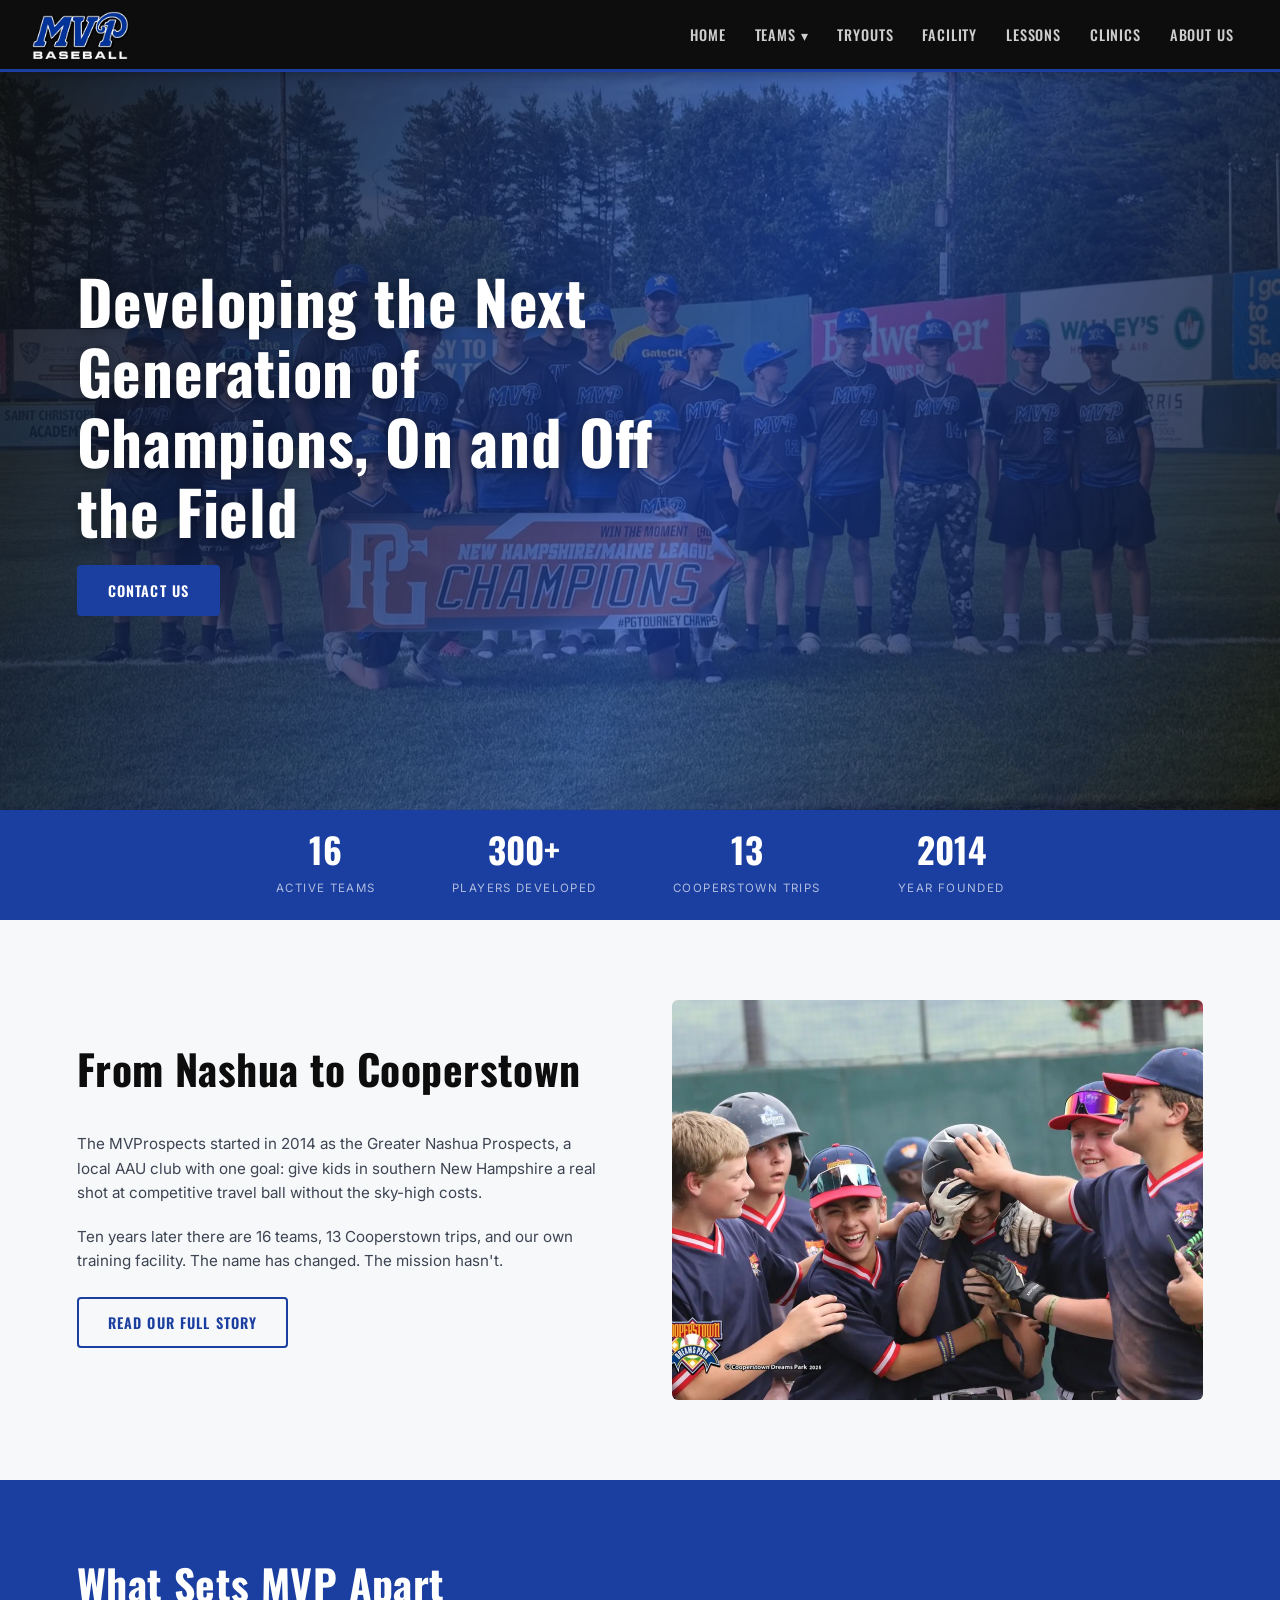
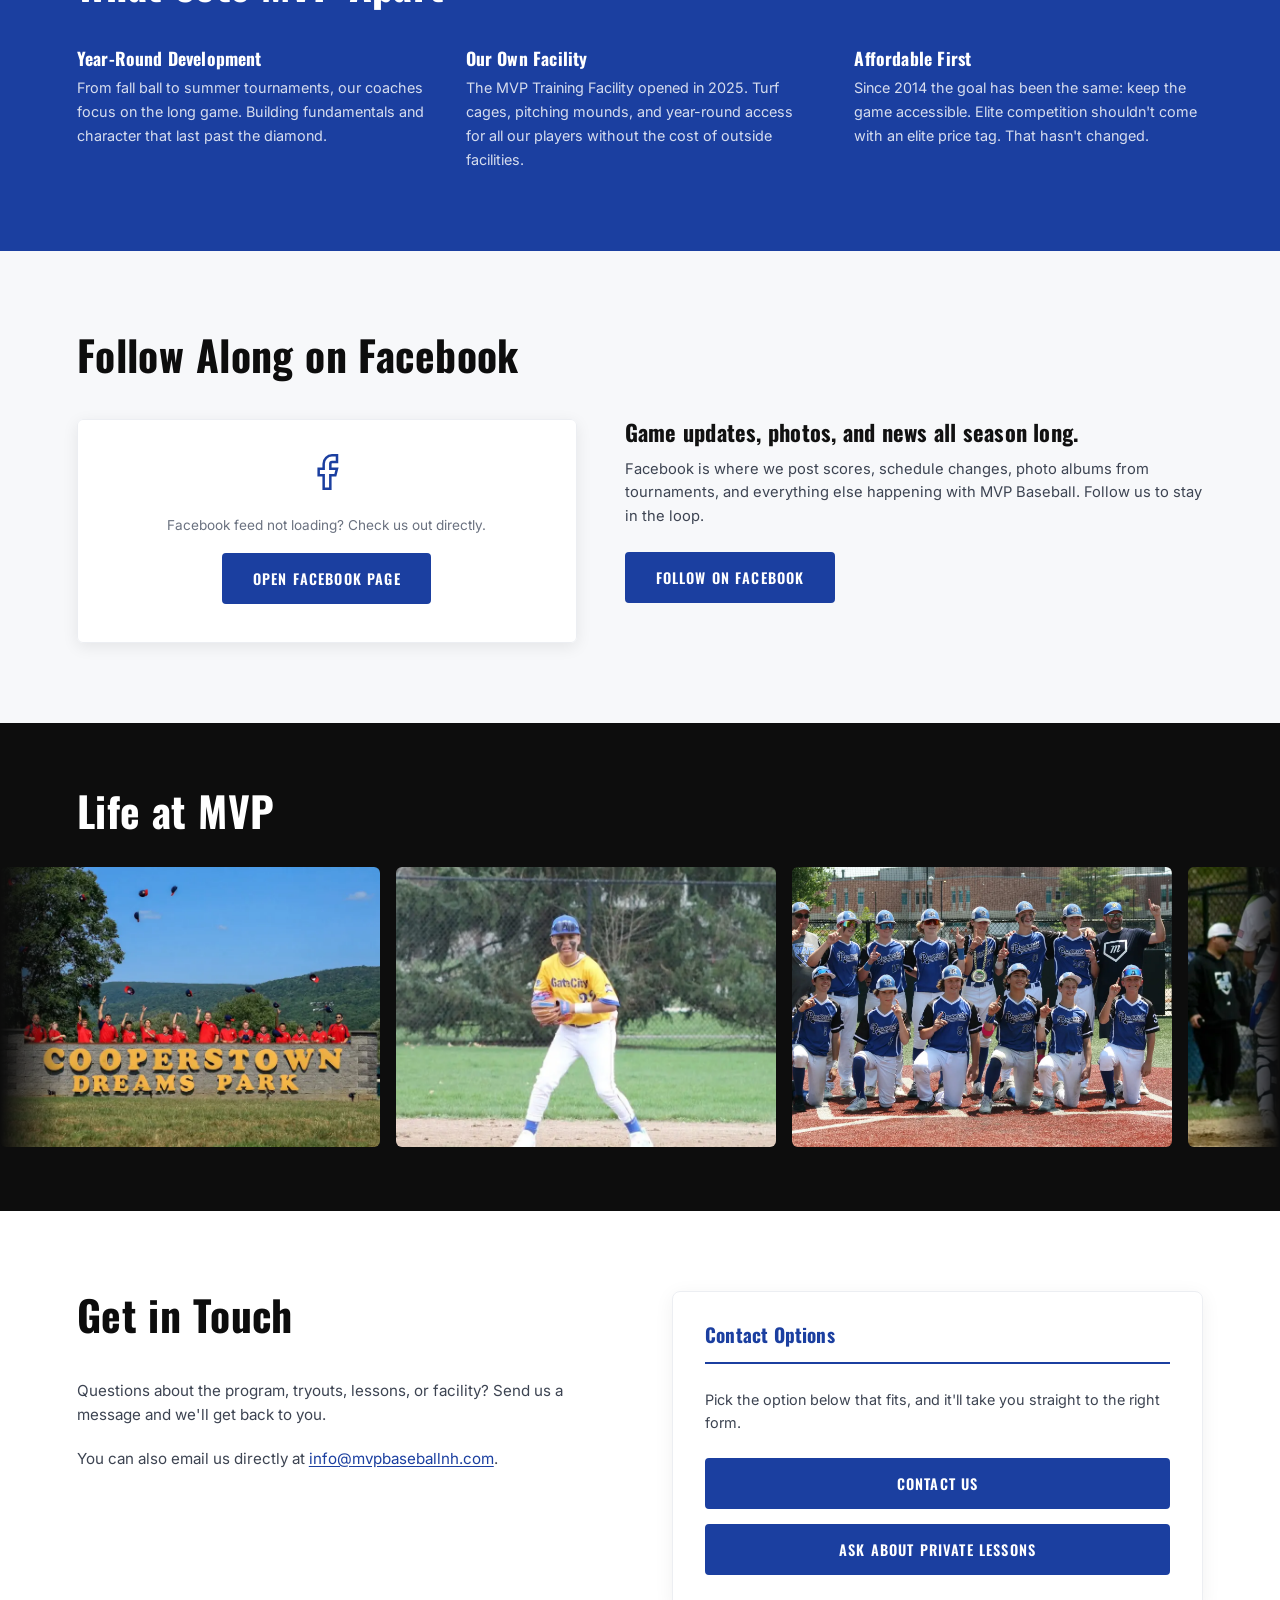
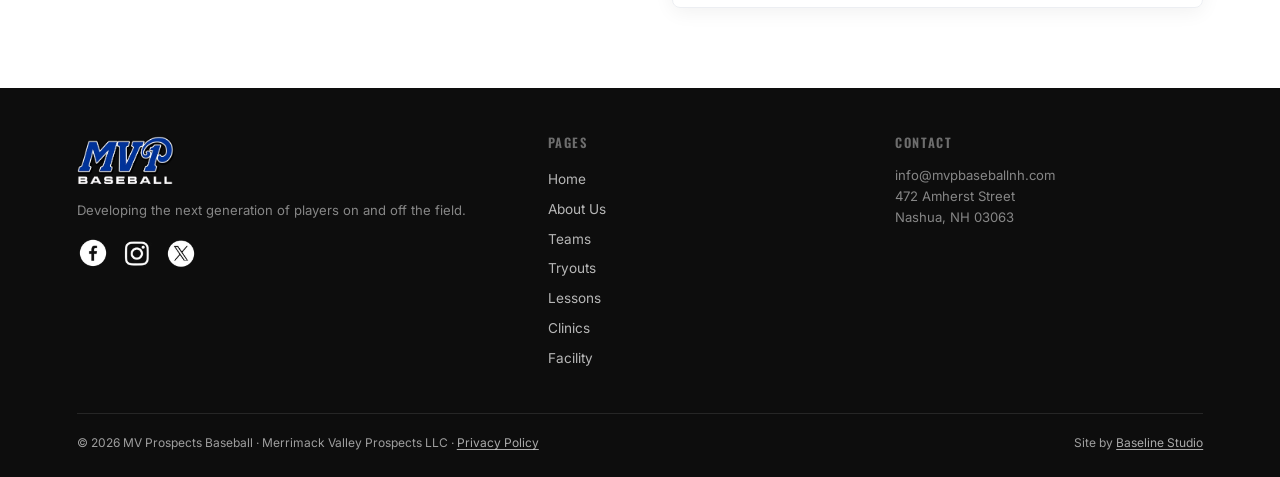
==== commit 91693a2d: "image optimization" ====
--- a/index.html
+++ b/index.html
@@ -380,10 +380,15 @@
     font-family: 'Oswald', sans-serif; font-size: 0.75rem; font-weight: 600;
     padding: 0.25rem 0.6rem; border-radius: 3px; white-space: nowrap; flex-shrink: 0;
   }
+  .home-contact-grid, .about-contact-grid {
+    display: grid; grid-template-columns: 1fr 1fr; gap: 4rem; align-items: start;
+    width: 100%;
+  }
   .contact-form-card {
     background: var(--white); border: 1px solid var(--gray-100);
     border-radius: 8px; padding: 2rem;
     box-shadow: 0 4px 20px rgba(0,0,0,0.06);
+    width: 100%; box-sizing: border-box;
   }
   .contact-form-card h3 {
     font-size: 1.2rem; margin-bottom: 1.5rem;
@@ -859,7 +864,7 @@
 <div id="page-home" class="page active">
 
   <section class="hero">
-    <img src="assets/team1.jpg" alt="" style="position:absolute;inset:0;width:100%;height:100%;object-fit:cover;object-position:center 70%;">
+    <img src="assets/team1.webp" onerror="this.onerror=null;this.src='assets/team1.jpg';" alt="" style="position:absolute;inset:0;width:100%;height:100%;object-fit:cover;object-position:center 70%;">
     <div class="hero-diamond"></div>
     <svg class="hero-stitches" aria-hidden="true" viewBox="0 0 800 560" preserveAspectRatio="none" xmlns="http://www.w3.org/2000/svg" style="position:absolute;inset:0;width:100%;height:100%;opacity:0.06;">
       <path d="M650 0 Q750 150 800 280" stroke="white" stroke-width="2" fill="none" stroke-dasharray="8 6"/>
@@ -892,7 +897,7 @@
         <a href="#" class="btn btn-outline-blue" onclick="showPage('about'); return false;">Read Our Full Story</a>
       </div>
       <div class="split-img img-zoom" style="overflow:hidden;border-radius:6px;">
-        <img src="assets/cooperstown1.jpg" style="width:100%;height:100%;object-fit:cover;" loading="lazy" alt="MV Prospects at Cooperstown">
+        <img src="assets/cooperstown1.webp" onerror="this.onerror=null;this.src='assets/cooperstown1.jpg';" style="width:100%;height:100%;object-fit:cover;" loading="lazy" alt="MV Prospects at Cooperstown">
       </div>
     </div>
   </section>
@@ -944,28 +949,28 @@
     <div class="gallery-track-wrap">
       <div class="gallery-track">
         <!-- first set -->
-        <img src="assets/cooperstown2.jpg" alt="MV Prospects players at the Cooperstown Dreams Park tournament" loading="lazy">
-        <img src="assets/action1.jpg"      alt="MV Prospects player in game action" loading="lazy">
-        <img src="assets/team2.jpg"        alt="MV Prospects travel baseball team" loading="lazy">
-        <img src="assets/action4.jpg"      alt="MV Prospects player in game action" loading="lazy">
-        <img src="assets/action5.jpg"      alt="MV Prospects player in game action" loading="lazy">
-        <img src="assets/cooperstown1.jpg" alt="MV Prospects players at the Cooperstown Dreams Park tournament" loading="lazy">
-        <img src="assets/team1.jpg"        alt="MV Prospects travel baseball team" loading="lazy">
+        <img src="assets/cooperstown2.webp" onerror="this.onerror=null;this.src='assets/cooperstown2.jpg';" alt="MV Prospects players at the Cooperstown Dreams Park tournament" loading="lazy">
+        <img src="assets/action1.webp" onerror="this.onerror=null;this.src='assets/action1.jpg';"      alt="MV Prospects player in game action" loading="lazy">
+        <img src="assets/team2.webp" onerror="this.onerror=null;this.src='assets/team2.jpg';"        alt="MV Prospects travel baseball team" loading="lazy">
+        <img src="assets/action4.webp" onerror="this.onerror=null;this.src='assets/action4.jpg';"      alt="MV Prospects player in game action" loading="lazy">
+        <img src="assets/action5.webp" onerror="this.onerror=null;this.src='assets/action5.jpg';"      alt="MV Prospects player in game action" loading="lazy">
+        <img src="assets/cooperstown1.webp" onerror="this.onerror=null;this.src='assets/cooperstown1.jpg';" alt="MV Prospects players at the Cooperstown Dreams Park tournament" loading="lazy">
+        <img src="assets/team1.webp" onerror="this.onerror=null;this.src='assets/team1.jpg';"        alt="MV Prospects travel baseball team" loading="lazy">
         <!-- duplicate for seamless loop, hidden from assistive tech to avoid repeating the same images -->
-        <img src="assets/cooperstown2.jpg" alt="" aria-hidden="true" loading="lazy">
-        <img src="assets/action1.jpg"      alt="" aria-hidden="true" loading="lazy">
-        <img src="assets/team2.jpg"        alt="" aria-hidden="true" loading="lazy">
-        <img src="assets/action4.jpg"      alt="" aria-hidden="true" loading="lazy">
-        <img src="assets/action5.jpg"      alt="" aria-hidden="true" loading="lazy">
-        <img src="assets/cooperstown1.jpg" alt="" aria-hidden="true" loading="lazy">
-        <img src="assets/team1.jpg"        alt="" aria-hidden="true" loading="lazy">
+        <img src="assets/cooperstown2.webp" onerror="this.onerror=null;this.src='assets/cooperstown2.jpg';" alt="" aria-hidden="true" loading="lazy">
+        <img src="assets/action1.webp" onerror="this.onerror=null;this.src='assets/action1.jpg';"      alt="" aria-hidden="true" loading="lazy">
+        <img src="assets/team2.webp" onerror="this.onerror=null;this.src='assets/team2.jpg';"        alt="" aria-hidden="true" loading="lazy">
+        <img src="assets/action4.webp" onerror="this.onerror=null;this.src='assets/action4.jpg';"      alt="" aria-hidden="true" loading="lazy">
+        <img src="assets/action5.webp" onerror="this.onerror=null;this.src='assets/action5.jpg';"      alt="" aria-hidden="true" loading="lazy">
+        <img src="assets/cooperstown1.webp" onerror="this.onerror=null;this.src='assets/cooperstown1.jpg';" alt="" aria-hidden="true" loading="lazy">
+        <img src="assets/team1.webp" onerror="this.onerror=null;this.src='assets/team1.jpg';"        alt="" aria-hidden="true" loading="lazy">
       </div>
     </div>
   </section>
 
   <!-- Contact form -->
   <section class="section">
-    <div class="home-contact-grid" style="display:grid;grid-template-columns:1fr 1fr;gap:4rem;align-items:start;flex-wrap:wrap;">
+    <div class="home-contact-grid">
       <div>
         <div class="section-header"><h2>Get in Touch</h2></div>
         <p style="color:var(--gray-700);font-size:0.95rem;margin-bottom:1.2rem;">Questions about the program, tryouts, lessons, or facility? Send us a message and we'll get back to you.</p>
@@ -987,7 +992,7 @@
 ══════════════════════════════════════════════════ -->
 <div id="page-teams" class="page">
   <div class="page-hero" style="position:relative;overflow:hidden;">
-    <img src="assets/team2.jpg" alt="" style="position:absolute;inset:0;width:100%;height:100%;object-fit:cover;object-position:center 45%;opacity:0.25;z-index:0;">
+    <img src="assets/team2.webp" onerror="this.onerror=null;this.src='assets/team2.jpg';" alt="" style="position:absolute;inset:0;width:100%;height:100%;object-fit:cover;object-position:center 45%;opacity:0.25;z-index:0;">
     <h1 style="position:relative;z-index:1;">Our Teams</h1>
     <p style="position:relative;z-index:1;">16 teams, 8U through 18U, competing across New England. Roster and schedule for each team is on Perfect Game.</p>
   </div>
@@ -1001,7 +1006,7 @@
 ══════════════════════════════════════════════════ -->
 <div id="page-tryouts" class="page">
   <div class="page-hero" style="position:relative;overflow:hidden;">
-    <img src="assets/yellowteam2.jpg" alt="" style="position:absolute;inset:0;width:100%;height:100%;object-fit:cover;object-position:center 35%;opacity:0.25;z-index:0;">
+    <img src="assets/yellowteam2.webp" onerror="this.onerror=null;this.src='assets/yellowteam2.jpg';" alt="" style="position:absolute;inset:0;width:100%;height:100%;object-fit:cover;object-position:center 35%;opacity:0.25;z-index:0;">
     <h1 style="position:relative;z-index:1;">Tryouts</h1>
     <p style="position:relative;z-index:1;">MV Prospects travel baseball program. Tryouts are typically held in July for the upcoming spring season.</p>
   </div>
@@ -1057,7 +1062,7 @@
 ══════════════════════════════════════════════════ -->
 <div id="page-lessons" class="page">
   <div class="page-hero" style="position:relative;overflow:hidden;">
-    <img src="assets/facility1.jpg" alt="" style="position:absolute;inset:0;width:100%;height:100%;object-fit:cover;object-position:center 40%;opacity:0.25;z-index:0;">
+    <img src="assets/facility1.webp" onerror="this.onerror=null;this.src='assets/facility1.jpg';" alt="" style="position:absolute;inset:0;width:100%;height:100%;object-fit:cover;object-position:center 40%;opacity:0.25;z-index:0;">
     <h1 style="position:relative;z-index:1;">Private Lessons</h1>
     <p style="position:relative;z-index:1;">One-on-one instruction at the MVP Training Facility in Nashua.</p>
   </div>
@@ -1094,7 +1099,7 @@
 ══════════════════════════════════════════════════ -->
 <div id="page-clinics" class="page">
   <div class="page-hero" style="position:relative;overflow:hidden;">
-    <img src="assets/facility2.jpg" alt="" style="position:absolute;inset:0;width:100%;height:100%;object-fit:cover;object-position:center 55%;opacity:0.25;z-index:0;">
+    <img src="assets/facility2.webp" onerror="this.onerror=null;this.src='assets/facility2.jpg';" alt="" style="position:absolute;inset:0;width:100%;height:100%;object-fit:cover;object-position:center 55%;opacity:0.25;z-index:0;">
     <h1 style="position:relative;z-index:1;">Clinics</h1>
     <p style="position:relative;z-index:1;">Skill development clinics and drop-in clubs at the MVP Training Facility.</p>
   </div>
@@ -1128,7 +1133,7 @@
 ══════════════════════════════════════════════════ -->
 <div id="page-about" class="page">
   <div class="page-hero" style="position:relative;overflow:hidden;">
-    <img src="assets/team1.jpg" alt="" style="position:absolute;inset:0;width:100%;height:100%;object-fit:cover;object-position:center 54%;opacity:0.25;z-index:0;">
+    <img src="assets/team1.webp" onerror="this.onerror=null;this.src='assets/team1.jpg';" alt="" style="position:absolute;inset:0;width:100%;height:100%;object-fit:cover;object-position:center 54%;opacity:0.25;z-index:0;">
     <h1 style="position:relative;z-index:1;">About MV Prospects</h1>
     <p style="position:relative;z-index:1;">Ten-plus years of travel baseball in southern New Hampshire and northern Massachusetts.</p>
   </div>
@@ -1141,7 +1146,7 @@
         <p style="color:var(--gray-700);font-size:0.95rem;">Over the years MVP has grown to 16 teams, sent 13 groups and 156 players to Cooperstown, and created memories for hundreds of kids across the region. Success here isn't only measured in wins. It's about a love for the game, building community, and helping every player grow on and off the field.</p>
       </div>
       <div class="split-img img-zoom about-action3" style="overflow:hidden;border-radius:6px;">
-        <img src="assets/action3.jpg" style="width:100%;height:100%;object-fit:cover;" loading="lazy" alt="MV Prospects game action">
+        <img src="assets/action3.webp" onerror="this.onerror=null;this.src='assets/action3.jpg';" style="width:100%;height:100%;object-fit:cover;" loading="lazy" alt="MV Prospects game action">
       </div>
     </div>
 
@@ -1180,7 +1185,7 @@
 
   <!-- Contact form on about page -->
   <section class="section section-alt">
-    <div class="about-contact-grid" style="display:grid;grid-template-columns:1fr 1fr;gap:4rem;align-items:start;">
+    <div class="about-contact-grid">
       <div>
         <div class="section-header"><h2>Get in Touch</h2></div>
         <p style="color:var(--gray-700);font-size:0.95rem;margin-bottom:1.2rem;">Questions about the program, tryouts, lessons, or facility? Send us a message and we'll get back to you.</p>
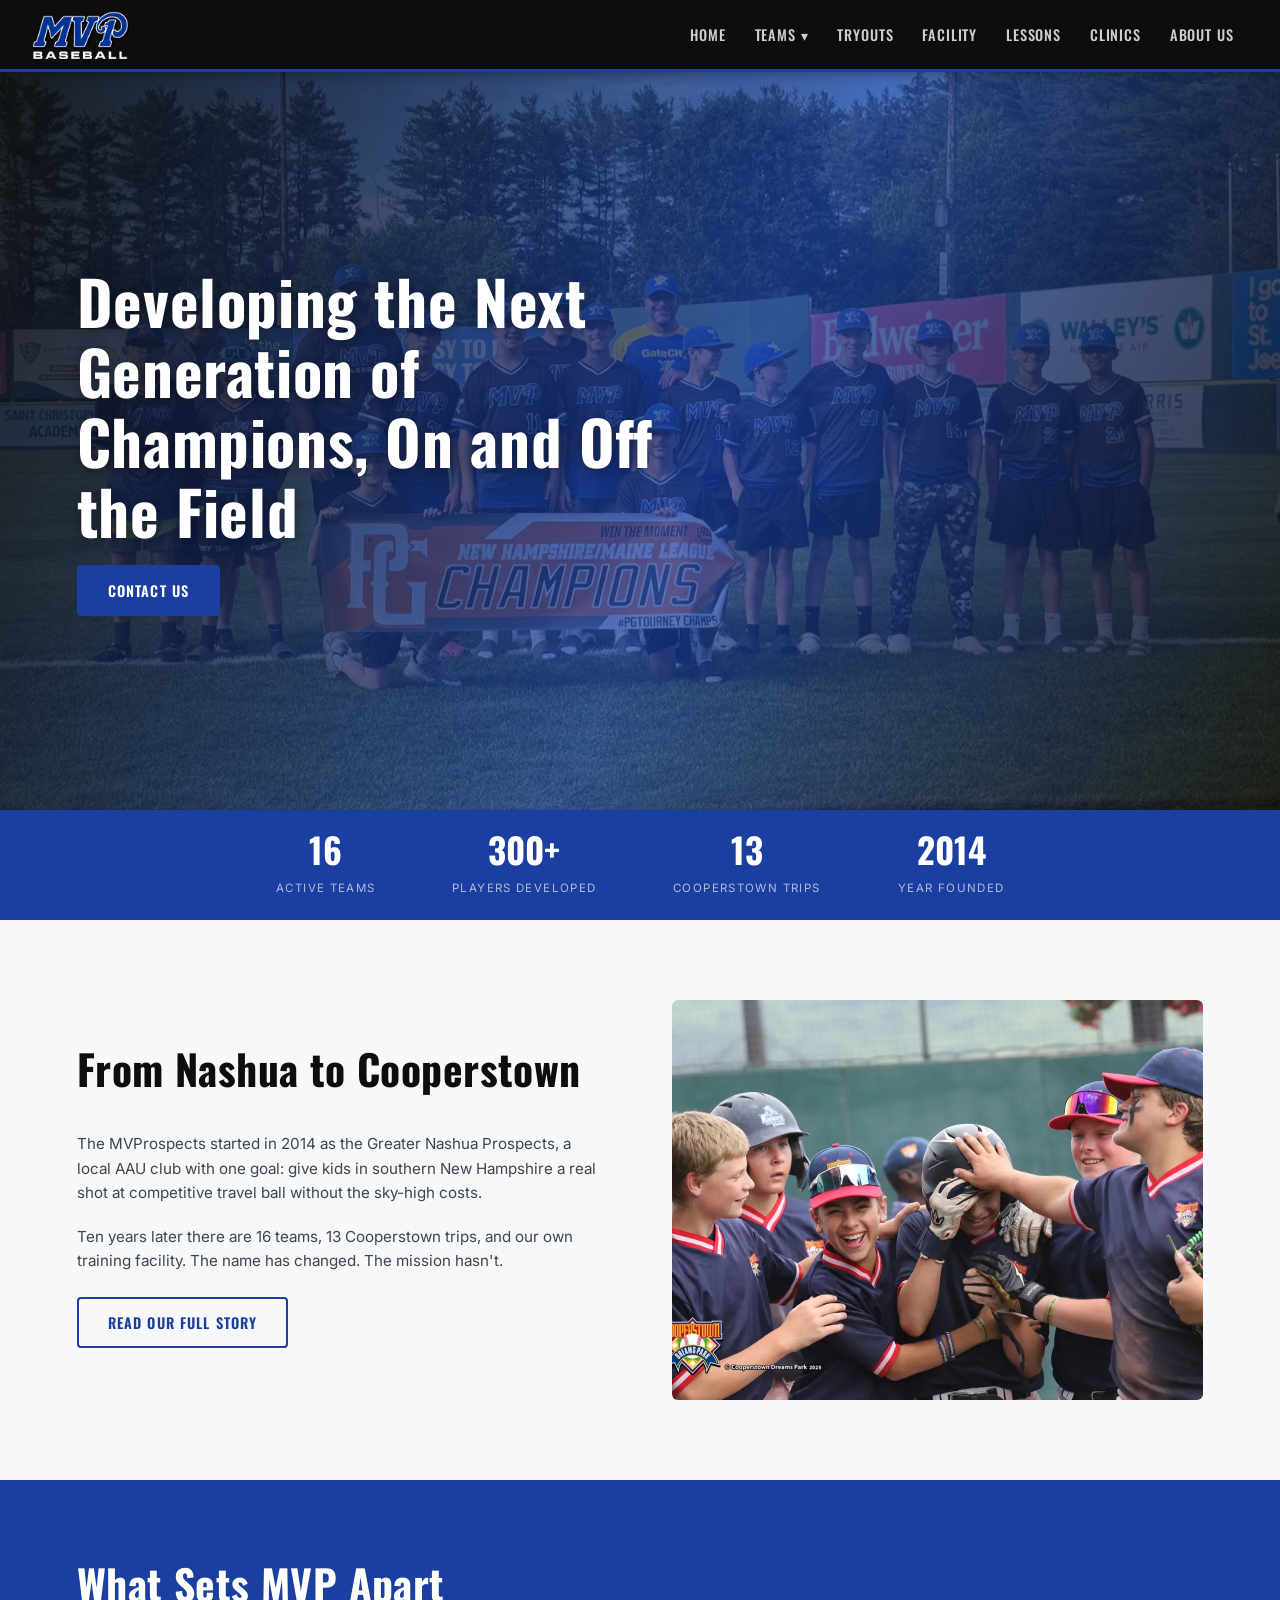
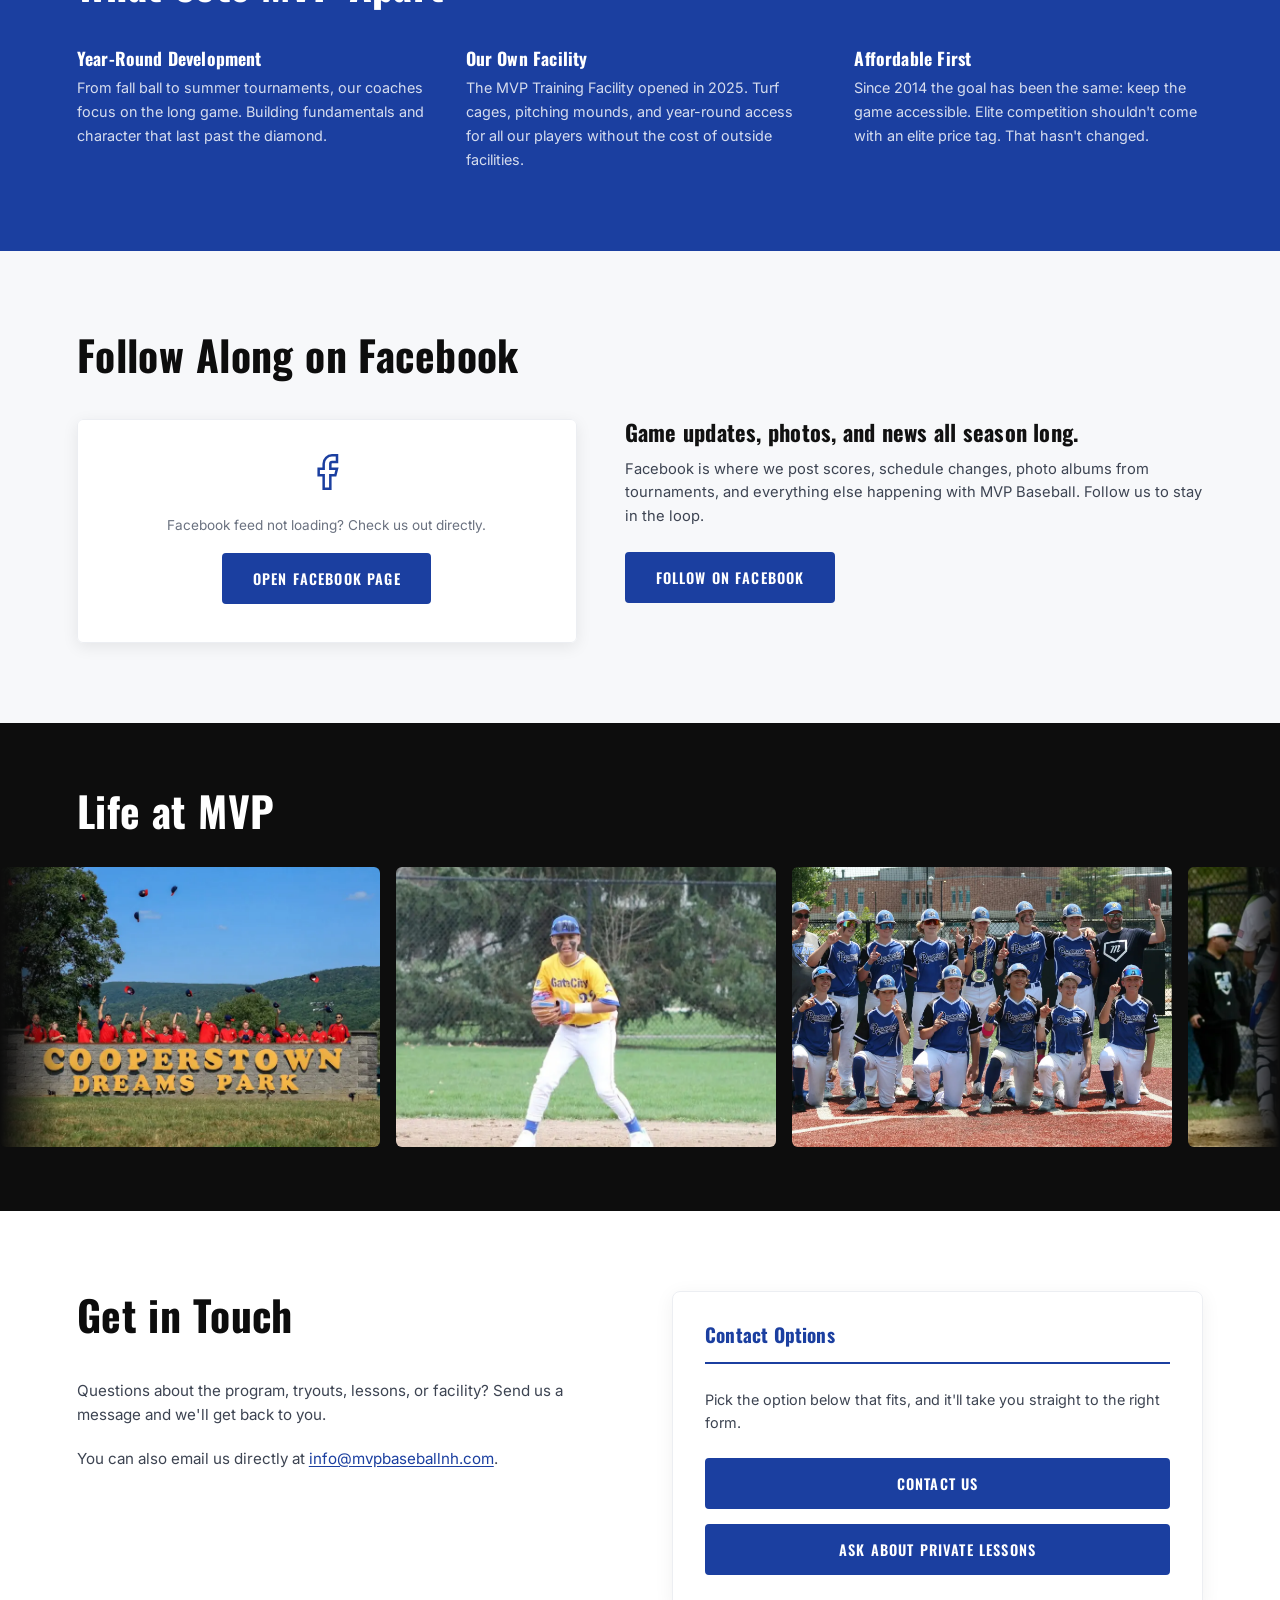
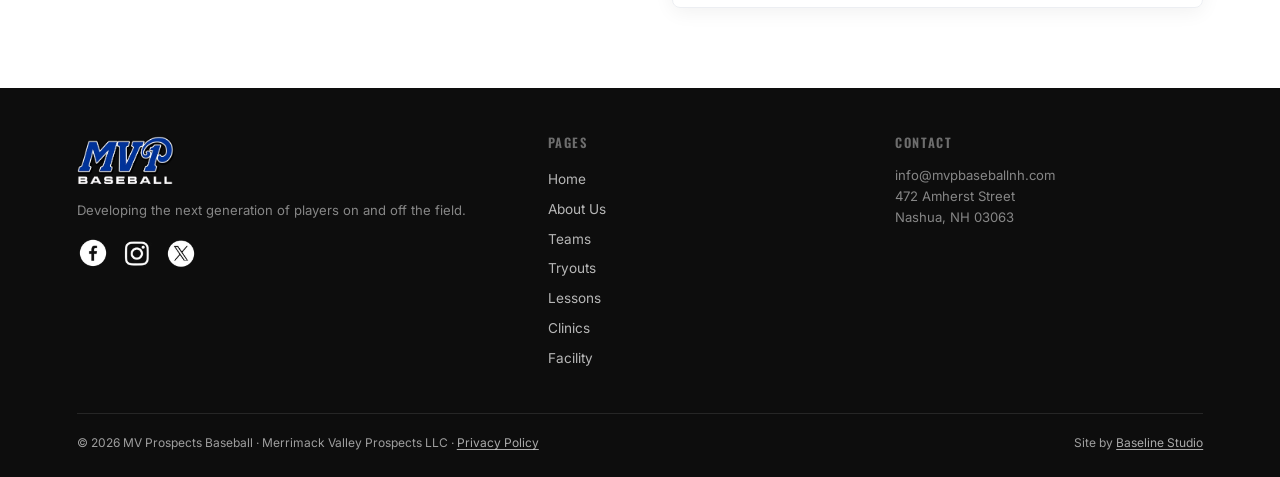
==== commit 245525d4: "stat counting and nav links" ====
--- a/index.html
+++ b/index.html
@@ -164,6 +164,10 @@
 
   .page { display: none; padding-top: var(--nav-h); min-height: 100vh; }
   .page.active { display: block; }
+  /* No-JS fallback: if a nav link's real #page-x anchor is followed (JS disabled),
+     show that page and hide the default active page so they don't both show at once. */
+  .page:target { display: block; }
+  body:has(.page:target) .page.active:not(:target) { display: none; }
 
   /* SECTION HEADER with diagonal stripe */
   .section-header {
@@ -824,16 +828,16 @@
     <span style="display:none;font-family:'Oswald',sans-serif;font-size:1.2rem;font-weight:700;color:var(--blue);">MV PROSPECTS</span>
   </div>
   <ul class="nav-links">
-    <li><a href="#" onclick="showPage('home'); return false;">Home</a></li>
+    <li><a href="#page-home" onclick="showPage('home'); return false;">Home</a></li>
     <li>
       <button onclick="showPage('teams')" aria-haspopup="true" aria-controls="teamsDropdown">Teams ▾</button>
       <div class="nav-dropdown" id="teamsDropdown"></div>
     </li>
-    <li><a href="#" onclick="showPage('tryouts'); return false;">Tryouts</a></li>
+    <li><a href="#page-tryouts" onclick="showPage('tryouts'); return false;">Tryouts</a></li>
     <li><a href="https://book.runswiftapp.com/facilities/mvp-training-facility" target="_blank">Facility</a></li>
-    <li><a href="#" onclick="showPage('lessons'); return false;">Lessons</a></li>
-    <li><a href="#" onclick="showPage('clinics'); return false;">Clinics</a></li>
-    <li><a href="#" onclick="showPage('about'); return false;">About Us</a></li>
+    <li><a href="#page-lessons" onclick="showPage('lessons'); return false;">Lessons</a></li>
+    <li><a href="#page-clinics" onclick="showPage('clinics'); return false;">Clinics</a></li>
+    <li><a href="#page-about" onclick="showPage('about'); return false;">About Us</a></li>
   </ul>
   <button class="nav-hamburger" onclick="toggleMobile()" aria-label="Menu" aria-expanded="false" aria-controls="mobileMenu">
     <span></span><span></span><span></span>
@@ -841,19 +845,19 @@
 </nav>
 
 <div class="mobile-menu" id="mobileMenu">
-  <a href="#" onclick="showPage('home'); toggleMobile(); return false;">Home</a>
+  <a href="#page-home" onclick="showPage('home'); toggleMobile(); return false;">Home</a>
   <button class="mobile-teams-toggle" onclick="toggleMobileTeams()" aria-expanded="false" aria-controls="mobileTeamsSubmenu" style="display:flex;padding:0.85rem 1.5rem;width:100%;background:none;border:none;border-bottom:1px solid rgba(255,255,255,0.08);">
     <span>Teams</span>
     <span class="mobile-chevron" id="mobileChevron" aria-hidden="true">&#9660;</span>
   </button>
   <div class="mobile-submenu" id="mobileTeamsSubmenu">
-    <a href="#" onclick="showPage('teams'); toggleMobile(); return false;" style="font-weight:600;color:rgba(255,255,255,0.9);">All Teams</a>
+    <a href="#page-teams" onclick="showPage('teams'); toggleMobile(); return false;" style="font-weight:600;color:rgba(255,255,255,0.9);">All Teams</a>
   </div>
-  <a href="#" onclick="showPage('tryouts'); toggleMobile(); return false;">Tryouts</a>
+  <a href="#page-tryouts" onclick="showPage('tryouts'); toggleMobile(); return false;">Tryouts</a>
   <a href="https://book.runswiftapp.com/facilities/mvp-training-facility" target="_blank" onclick="toggleMobile()">Facility</a>
-  <a href="#" onclick="showPage('lessons'); toggleMobile(); return false;">Lessons</a>
-  <a href="#" onclick="showPage('clinics'); toggleMobile(); return false;">Clinics</a>
-  <a href="#" onclick="showPage('about'); toggleMobile(); return false;">About Us</a>
+  <a href="#page-lessons" onclick="showPage('lessons'); toggleMobile(); return false;">Lessons</a>
+  <a href="#page-clinics" onclick="showPage('clinics'); toggleMobile(); return false;">Clinics</a>
+  <a href="#page-about" onclick="showPage('about'); toggleMobile(); return false;">About Us</a>
 </div>
 
 <main id="main-content" tabindex="-1">
@@ -881,10 +885,10 @@
   </section>
 
   <div class="stats-bar">
-    <div class="stat-item"><span class="stat-num" data-target="16">0</span><span class="stat-label">Active Teams</span></div>
-    <div class="stat-item"><span class="stat-num" data-target="300" data-suffix="+">0</span><span class="stat-label">Players Developed</span></div>
-    <div class="stat-item"><span class="stat-num" data-target="13">0</span><span class="stat-label">Cooperstown Trips</span></div>
-    <div class="stat-item"><span class="stat-num" data-target="2014" data-start="1990">0</span><span class="stat-label">Year Founded</span></div>
+    <div class="stat-item"><span class="stat-num" data-target="16">16</span><span class="stat-label">Active Teams</span></div>
+    <div class="stat-item"><span class="stat-num" data-target="300" data-suffix="+">300+</span><span class="stat-label">Players Developed</span></div>
+    <div class="stat-item"><span class="stat-num" data-target="13">13</span><span class="stat-label">Cooperstown Trips</span></div>
+    <div class="stat-item"><span class="stat-num" data-target="2014" data-start="1990">2014</span><span class="stat-label">Year Founded</span></div>
   </div>
 
   <!-- About split -->
@@ -894,7 +898,7 @@
         <div class="section-header"><h2>From Nashua to Cooperstown</h2></div>
         <p style="color:var(--gray-700);margin-bottom:1.2rem;font-size:0.95rem;">The MVProspects started in 2014 as the Greater Nashua Prospects, a local AAU club with one goal: give kids in southern New Hampshire a real shot at competitive travel ball without the sky-high costs.</p>
         <p style="color:var(--gray-700);margin-bottom:1.5rem;font-size:0.95rem;">Ten years later there are 16 teams, 13 Cooperstown trips, and our own training facility. The name has changed. The mission hasn't.</p>
-        <a href="#" class="btn btn-outline-blue" onclick="showPage('about'); return false;">Read Our Full Story</a>
+        <a href="#page-about" class="btn btn-outline-blue" onclick="showPage('about'); return false;">Read Our Full Story</a>
       </div>
       <div class="split-img img-zoom" style="overflow:hidden;border-radius:6px;">
         <img src="assets/cooperstown1.webp" onerror="this.onerror=null;this.src='assets/cooperstown1.jpg';" style="width:100%;height:100%;object-fit:cover;" loading="lazy" alt="MV Prospects at Cooperstown">
@@ -1283,12 +1287,12 @@
     <div class="footer-two-col">
     <div class="footer-col">
       <h4>Pages</h4>
-      <a href="#" onclick="showPage('home'); return false;">Home</a>
-      <a href="#" onclick="showPage('about'); return false;">About Us</a>
-      <a href="#" onclick="showPage('teams'); return false;">Teams</a>
-      <a href="#" onclick="showPage('tryouts'); return false;">Tryouts</a>
-      <a href="#" onclick="showPage('lessons'); return false;">Lessons</a>
-      <a href="#" onclick="showPage('clinics'); return false;">Clinics</a>
+      <a href="#page-home" onclick="showPage('home'); return false;">Home</a>
+      <a href="#page-about" onclick="showPage('about'); return false;">About Us</a>
+      <a href="#page-teams" onclick="showPage('teams'); return false;">Teams</a>
+      <a href="#page-tryouts" onclick="showPage('tryouts'); return false;">Tryouts</a>
+      <a href="#page-lessons" onclick="showPage('lessons'); return false;">Lessons</a>
+      <a href="#page-clinics" onclick="showPage('clinics'); return false;">Clinics</a>
       <a href="https://book.runswiftapp.com/facilities/mvp-training-facility" target="_blank">Facility</a>
     </div>
     <div class="footer-col footer-mobile-contact">
@@ -1302,7 +1306,7 @@
     </div>
   </div>
   <div class="footer-bottom">
-    <span>&copy; 2026 MV Prospects Baseball &middot; Merrimack Valley Prospects LLC &middot; <a href="#" onclick="showPage('privacy'); return false;">Privacy Policy</a></span>
+    <span>&copy; 2026 MV Prospects Baseball &middot; Merrimack Valley Prospects LLC &middot; <a href="#page-privacy" onclick="showPage('privacy'); return false;">Privacy Policy</a></span>
     <span>Site by <a href="https://baselinestudio.org" target="_blank">Baseline Studio</a></span>
   </div>
 </footer>
@@ -1347,7 +1351,7 @@
   function buildTeamsDropdown() {
     const dd = document.getElementById('teamsDropdown');
     if (!dd) return;
-    const allTeamsLink = `<a href="#" onclick="showPage('teams'); return false;" style="font-weight:600;color:var(--blue);">All Teams</a>`;
+    const allTeamsLink = `<a href="#page-teams" onclick="showPage('teams'); return false;" style="font-weight:600;color:var(--blue);">All Teams</a>`;
     dd.innerHTML = allTeamsLink + TEAMS.map(t =>
       `<a href="${t.pgUrl}" target="_blank">${t.age}</a>`
     ).join('');
@@ -1529,6 +1533,16 @@
   buildTeamsDropdown();
   setTimeout(initAnimations, 100);
   buildTeamsGrid();
+
+  /* If the page loads directly on a #page-x anchor (deep link, or the no-JS
+     :target fallback being followed with JS actually available), sync JS
+     state to match so the right page is fully built, not just visible. */
+  (function() {
+    var hash = window.location.hash.replace('#page-', '');
+    if (hash && document.getElementById('page-' + hash)) {
+      showPage(hash);
+    }
+  })();
 </script>
 
 <button class="back-to-top" id="backToTop" onclick="window.scrollTo({top:0,behavior:'smooth'})" aria-label="Back to top">
@@ -1536,7 +1550,7 @@
 </button>
 
 <div id="cookieBanner" style="display:none;" class="cookie-banner">
-  <p>This site embeds a Facebook feed which may set cookies. We do not use our own tracking cookies. See our <a href="#" onclick="showPage('privacy'); closeCookieBanner(); return false;">Privacy Policy</a>.</p>
+  <p>This site embeds a Facebook feed which may set cookies. We do not use our own tracking cookies. See our <a href="#page-privacy" onclick="showPage('privacy'); closeCookieBanner(); return false;">Privacy Policy</a>.</p>
   <button class="cookie-accept" onclick="closeCookieBanner()">Got It</button>
 </div>
 
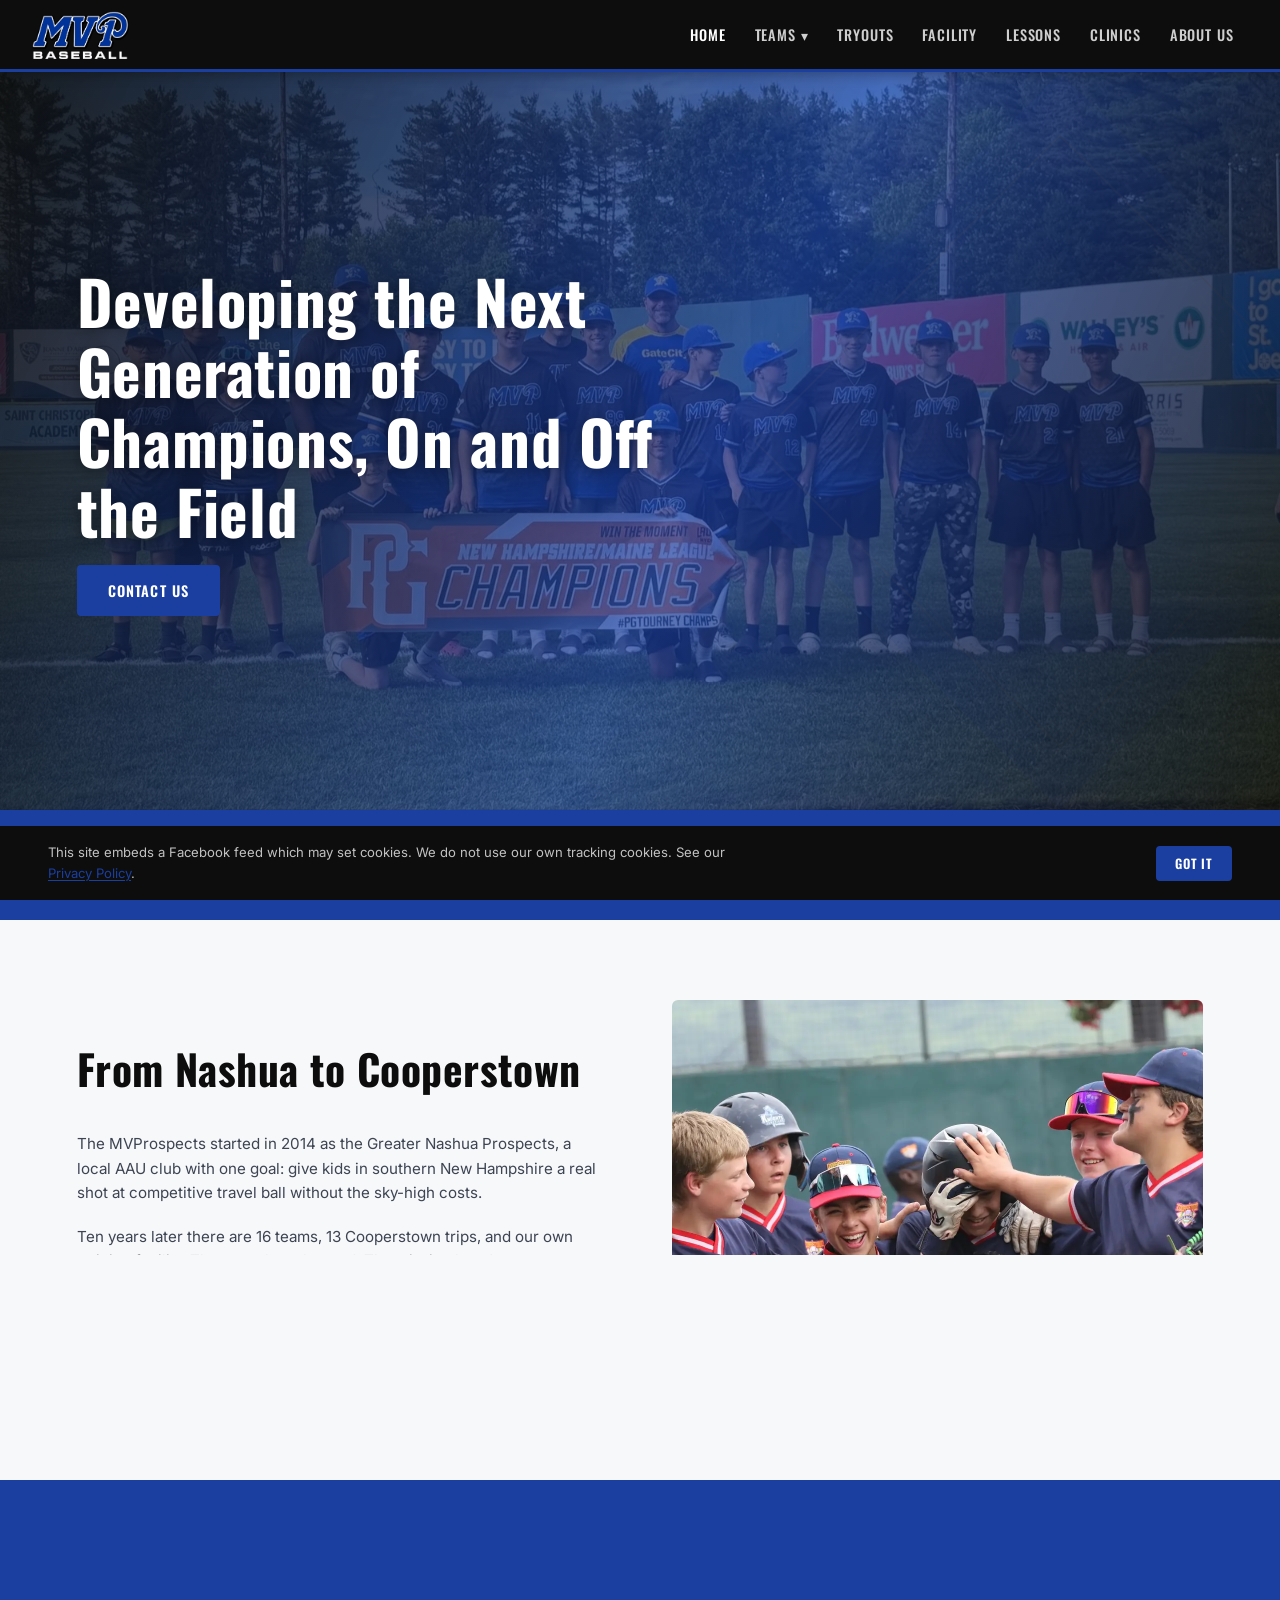
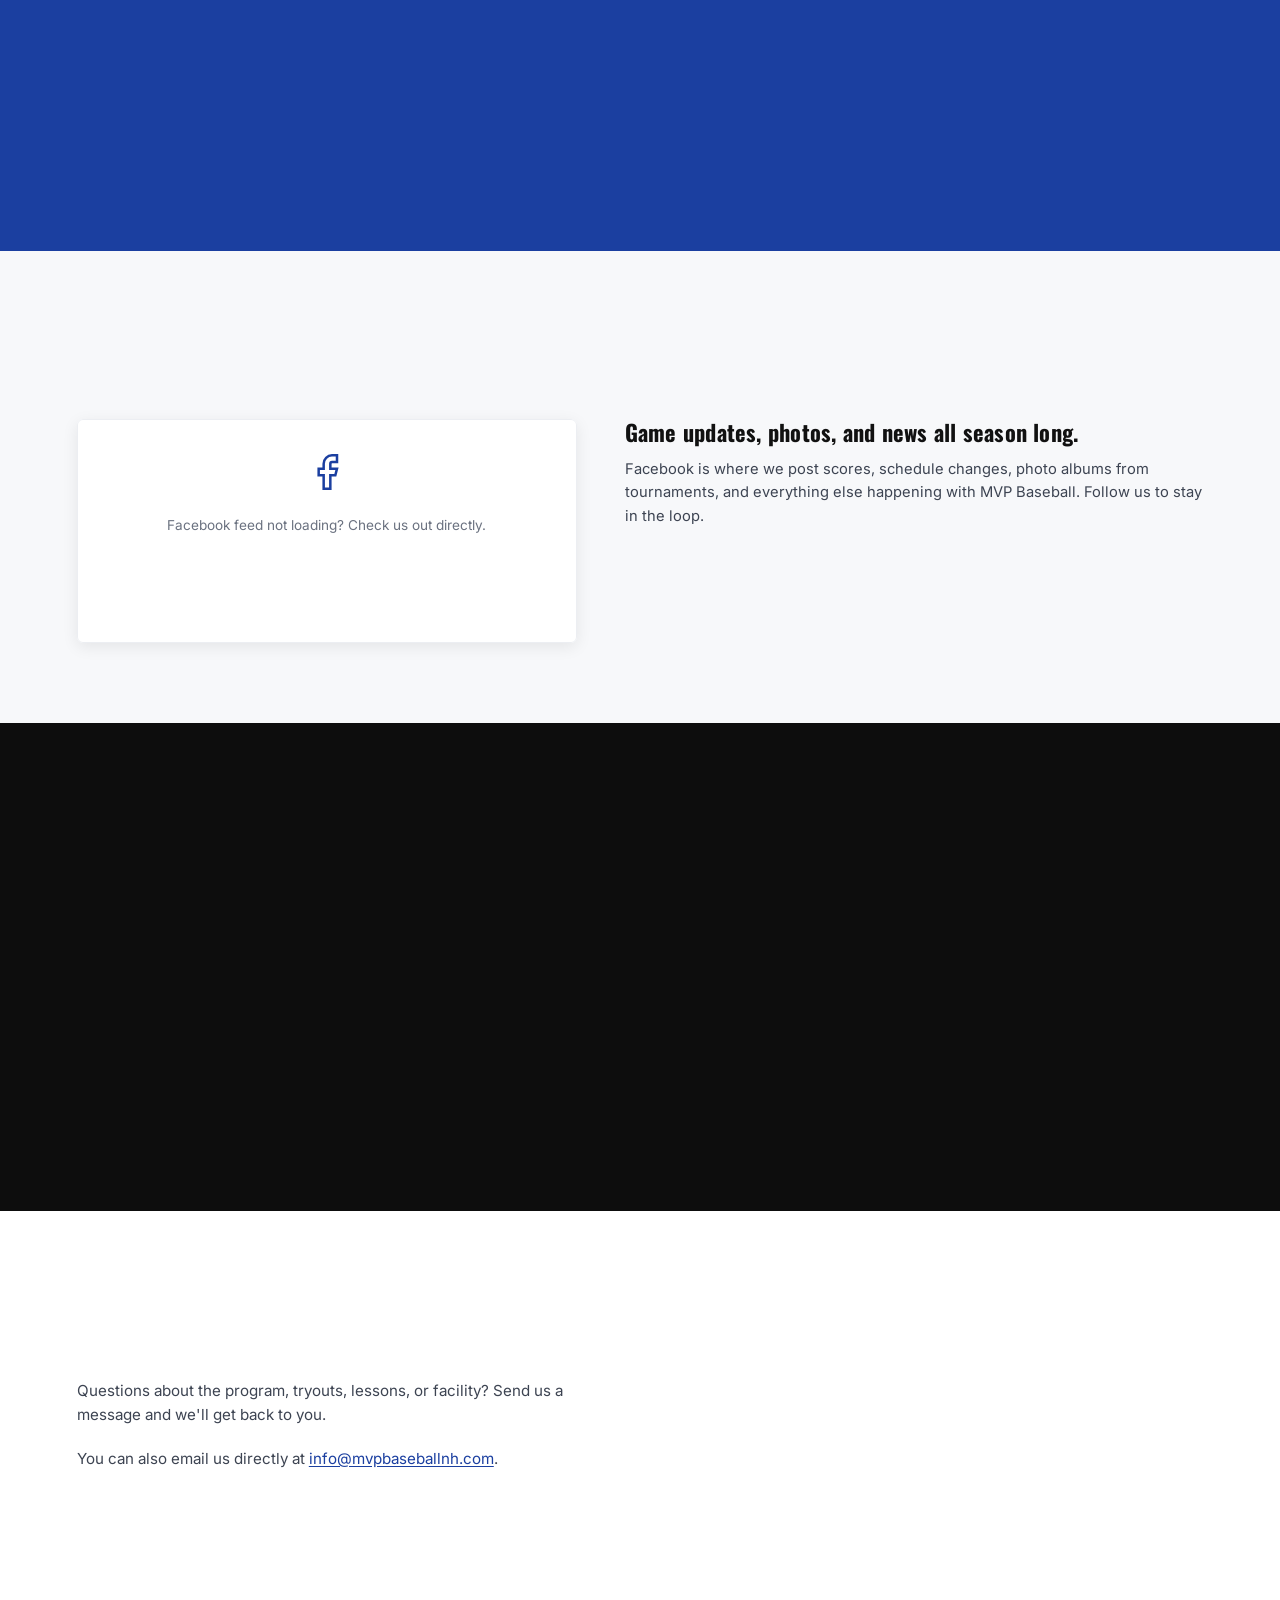
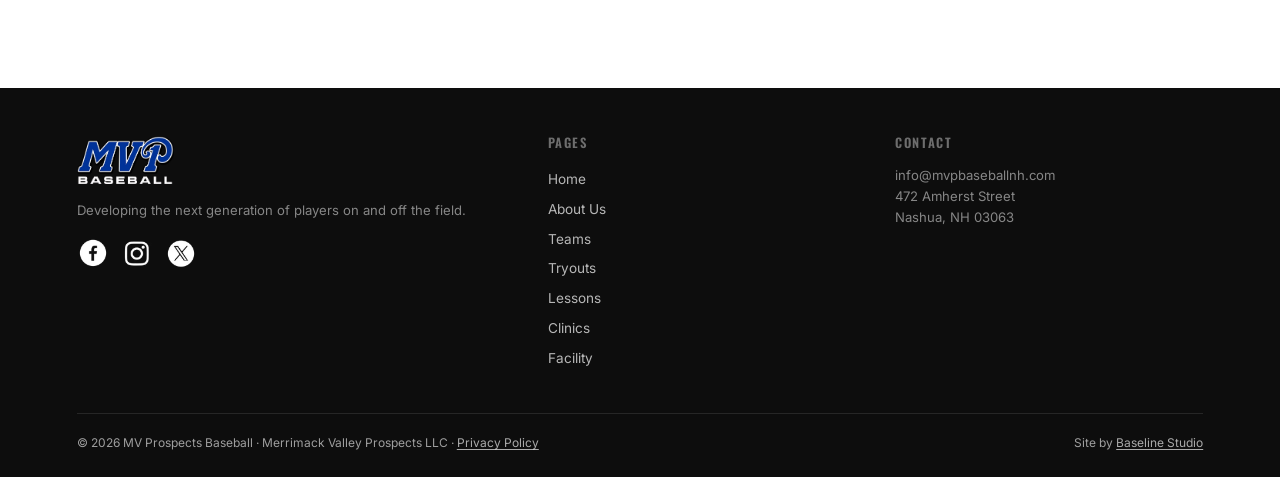
==== commit f2919885: "all page splits" ====
--- a/index.html
+++ b/index.html
@@ -1,6 +1,7 @@
 <!DOCTYPE html>
 <html lang="en">
 <head>
+<script>document.documentElement.classList.add('js');</script>
 <meta charset="UTF-8">
 <meta name="viewport" content="width=device-width, initial-scale=1.0">
 <title>MV Prospects Baseball | Travel Baseball in Nashua, NH</title>
@@ -10,9 +11,10 @@
 <meta property="og:description" content="Travel baseball program in Nashua, NH for players 8U through 18U. Teams, tryouts, private lessons, clinics, and our own training facility.">
 <meta property="og:type" content="website">
 <meta property="og:url" content="https://mvprospectsnh.com/">
-<meta property="og:image" content="https://mvprospectsnh.com/assets/team1.jpg">
+<meta property="og:image" content="https://mvprospectsnh.com/assets/team1.webp">
 <link rel="preconnect" href="https://fonts.googleapis.com">
 <link href="https://fonts.googleapis.com/css2?family=Oswald:wght@400;500;600;700&family=Inter:wght@300;400;500;600&display=swap" rel="stylesheet">
+<link rel="stylesheet" href="styles.css">
 <script type="application/ld+json">
 {
   "@context": "https://schema.org",
@@ -21,7 +23,7 @@
   "alternateName": "Merrimack Valley Prospects",
   "url": "https://mvprospectsnh.com/",
   "logo": "https://mvprospectsnh.com/assets/mvplogo.avif",
-  "image": "https://mvprospectsnh.com/assets/team1.jpg",
+  "image": "https://mvprospectsnh.com/assets/team1.webp",
   "description": "Travel baseball program in Nashua, NH serving players 8U through 18U, with a dedicated training facility, private lessons, and clinics.",
   "address": {
     "@type": "PostalAddress",
@@ -39,833 +41,13 @@
   ]
 }
 </script>
-<style>
-  *, *::before, *::after { box-sizing: border-box; margin: 0; padding: 0; }
-  html { scroll-behavior: smooth; }
-  body { font-family: 'Inter', sans-serif; background: #fff; color: #111; line-height: 1.6; }
-  a, button, [onclick] { cursor: pointer; }
-  a { text-decoration: none; color: inherit; }
-  img { max-width: 100%; display: block; }
-
-  :root {
-    --blue:       #1B3FA0;
-    --blue-dark:  #122B6E;
-    --blue-light: #2E56C8;
-    --black:      #0D0D0D;
-    --gold:       #D4A017;
-    --white:      #ffffff;
-    --gray-50:    #F7F8FA;
-    --gray-100:   #ECEEF2;
-    --gray-400:   #6B7280;
-    --gray-700:   #3D4452;
-    --nav-h:      72px;
-  }
-
-  ::selection { background: var(--blue); color: var(--white); }
-  a:focus-visible, button:focus-visible, input:focus-visible, select:focus-visible, textarea:focus-visible {
-    outline: 2px solid var(--blue-light); outline-offset: 2px;
-  }
-  :root { --ease-out: cubic-bezier(0.22, 1, 0.36, 1); }
-  @media (prefers-reduced-motion: reduce) {
-    *, *::before, *::after {
-      animation-duration: 0.01ms !important;
-      animation-iteration-count: 1 !important;
-      transition-duration: 0.01ms !important;
-      scroll-behavior: auto !important;
-    }
-  }
-
-  h1,h2,h3,h4,h5 { font-family: 'Oswald', sans-serif; font-weight: 700; line-height: 1.15; letter-spacing: 0.01em; }
-  h1 { font-size: clamp(2.2rem, 5vw, 3.8rem); }
-  h2 { font-size: clamp(1.6rem, 3.5vw, 2.6rem); }
-  h3 { font-size: 1.3rem; }
-
-  /* NAV */
-  .nav {
-    position: fixed; top: 0; left: 0; right: 0; z-index: 1000;
-    height: var(--nav-h);
-    background: var(--black);
-    border-bottom: 3px solid var(--blue);
-    display: flex; align-items: center;
-    padding: 0 2rem;
-    box-shadow: 0 2px 12px rgba(0,0,0,0.3);
-  }
-  .nav-logo { display: flex; align-items: center; flex-shrink: 0; }
-  .nav-logo img { height: 48px; width: auto; }
-  .nav-links {
-    display: flex; align-items: center; gap: 0;
-    margin-left: auto; list-style: none;
-  }
-  .nav-links li { position: relative; }
-  .nav-links a, .nav-links button {
-    display: block; padding: 0 0.9rem;
-    height: var(--nav-h); line-height: var(--nav-h);
-    font-family: 'Oswald', sans-serif; font-size: 0.9rem; font-weight: 500;
-    letter-spacing: 0.06em; text-transform: uppercase;
-    color: rgba(255,255,255,0.8); background: none; border: none;
-    transition: color 0.15s; white-space: nowrap;
-  }
-  .nav-links a:hover, .nav-links button:hover { color: var(--white); }
-  .nav-links li:hover .nav-dropdown, .nav-links li:focus-within .nav-dropdown { display: grid; }
-  .nav-dropdown {
-    display: none;
-    position: absolute; top: calc(var(--nav-h) - 3px); left: 0;
-    background: var(--white);
-    border-top: 3px solid var(--blue);
-    border-bottom: 3px solid var(--blue);
-    grid-template-columns: repeat(3, 1fr);
-    min-width: 480px;
-    box-shadow: 0 8px 24px rgba(0,0,0,0.12);
-    z-index: 100;
-  }
-  .nav-dropdown a {
-    display: block; height: auto; line-height: 1;
-    padding: 0.7rem 1rem; font-size: 0.82rem;
-    color: var(--gray-700); border-right: 1px solid var(--gray-100);
-    border-bottom: 1px solid var(--gray-100);
-  }
-  .nav-dropdown a:hover { background: var(--gray-50); color: var(--blue); }
-  .nav-cta {
-    margin-left: 0.8rem;
-    padding: 0 1.2rem !important;
-    height: 38px !important; line-height: 38px !important;
-    background: var(--blue) !important; color: var(--white) !important;
-    border-radius: 4px; font-size: 0.82rem !important;
-    transition: background 0.15s !important; align-self: center;
-  }
-  .nav-cta:hover { background: var(--blue-dark) !important; color: var(--white) !important; }
-  .nav-hamburger {
-    display: none; margin-left: auto;
-    background: none; border: none; padding: 8px;
-    flex-direction: column; gap: 5px; cursor: pointer;
-    z-index: 1001;
-  }
-  .nav-hamburger span { display: block; width: 24px; height: 2px; background: var(--white); border-radius: 2px; }
-  .mobile-menu {
-    display: none; position: fixed; top: var(--nav-h); left: 0; right: 0;
-    background: var(--black); border-top: 1px solid rgba(255,255,255,0.08);
-    z-index: 999; padding: 1rem 0;
-    box-shadow: 0 8px 24px rgba(0,0,0,0.3);
-    max-height: calc(100vh - var(--nav-h)); overflow-y: auto;
-  }
-  .mobile-menu.open { display: block; animation: menuSlide 0.28s var(--ease-out) both; }
-  @keyframes menuSlide {
-    from { opacity: 0; transform: translateY(-10px); }
-    to   { opacity: 1; transform: translateY(0); }
-  }
-  .mobile-menu a, .mobile-menu button {
-    display: block; padding: 0.85rem 1.5rem;
-    font-family: 'Oswald', sans-serif; font-size: 1rem;
-    font-weight: 500; letter-spacing: 0.05em; text-transform: uppercase;
-    color: rgba(255,255,255,0.8); background: none; border: none;
-    border-bottom: 1px solid rgba(255,255,255,0.08); text-align: left; width: 100%;
-  }
-  .mobile-menu a:hover, .mobile-menu button:hover { color: var(--white); background: rgba(255,255,255,0.05); }
-
-  .page { display: none; padding-top: var(--nav-h); min-height: 100vh; }
-  .page.active { display: block; }
-  /* No-JS fallback: if a nav link's real #page-x anchor is followed (JS disabled),
-     show that page and hide the default active page so they don't both show at once. */
-  .page:target { display: block; }
-  body:has(.page:target) .page.active:not(:target) { display: none; }
-
-  /* SECTION HEADER with diagonal stripe */
-  .section-header {
-    display: inline-flex; align-items: center; gap: 0.8rem;
-    margin-bottom: 2.5rem;
-  }
-  .section-header::before { display: none; }
-  .section-header h2 { color: var(--black); }
-  .section-header.white h2 { color: var(--white); }
-  .section-header.center { margin: 0 auto 2.5rem; }
-
-  /* BUTTONS */
-  .btn {
-    display: inline-block;
-    font-family: 'Oswald', sans-serif; font-size: 0.9rem; font-weight: 600;
-    letter-spacing: 0.08em; text-transform: uppercase;
-    padding: 0.75rem 1.8rem; border-radius: 4px; border: 2px solid transparent;
-    transition: all 0.15s;
-  }
-  .btn-primary { background: var(--blue); color: var(--white); border-color: var(--blue); }
-  .btn-primary:hover { background: var(--blue-dark); border-color: var(--blue-dark); }
-  .btn-outline { background: transparent; color: var(--white); border-color: var(--white); }
-  .btn-outline:hover { background: var(--white); color: var(--blue); }
-  .btn-outline-blue { background: transparent; color: var(--blue); border-color: var(--blue); }
-  .btn-outline-blue:hover { background: var(--blue); color: var(--white); }
-  .btn-gold { background: var(--gold); color: var(--black); border-color: var(--gold); }
-  .btn-gold:hover { background: #b8880f; border-color: #b8880f; }
-
-  .img-placeholder {
-    background: var(--gray-100); display: flex; align-items: center; justify-content: center;
-    color: var(--gray-400); font-size: 0.8rem;
-    font-family: 'Oswald', sans-serif; letter-spacing: 0.05em; text-transform: uppercase;
-  }
-
-
-  /* SECTIONS */
-  .section { padding: 5rem clamp(1.5rem, 6vw, 6rem); }
-  .section-alt { background: var(--gray-50); }
-
-  /* SPLIT */
-  .split { display: grid; grid-template-columns: 1fr 1fr; gap: 4rem; align-items: center; }
-  .split-img { border-radius: 6px; overflow: hidden; height: 400px; }
-  .split-text p { color: var(--gray-700); margin-bottom: 1.5rem; font-size: 0.95rem; }
-  @media (max-width: 768px) { .split { grid-template-columns: 1fr; } .split-img { height: 260px; order: -1; } }
-
-  /* ── HOME PAGE ─────────────────────────────────── */
-
-  /* Hero: baseball-field-style dark grass with stitching accent */
-  .hero {
-    position: relative;
-    height: calc(90vh - var(--nav-h));
-    min-height: 560px;
-    background: var(--black);
-    display: flex; align-items: center; overflow: hidden;
-  }
-  /* Baseball diamond graphic in background */
-  .hero-diamond {
-    position: absolute; right: -40px; top: 50%;
-    transform: translateY(-50%) rotate(45deg);
-    width: 520px; height: 520px;
-    border: 3px solid rgba(255,255,255,0.04);
-    background: rgba(27,63,160,0.12);
-    z-index: 1; pointer-events: none;
-  }
-  .hero-diamond::before {
-    content: '';
-    position: absolute; inset: 40px;
-    border: 2px solid rgba(212,160,23,0.15);
-  }
-  .hero-stitches {
-    position: absolute; top: 0; left: 0; right: 0; bottom: 0;
-    z-index: 1; pointer-events: none; overflow: hidden;
-  }
-  /* SVG baseball stitching arcs in top-right */
-  .hero-bg {
-    position: absolute; inset: 0;
-    background: linear-gradient(115deg, rgba(13,13,13,0.92) 0%, rgba(27,63,160,0.7) 55%, rgba(13,13,13,0.85) 100%);
-    z-index: 2;
-  }
-  .hero > img {
-    animation: heroSettle 1.6s var(--ease-out) both;
-  }
-  @keyframes heroSettle {
-    from { transform: scale(1.06); }
-    to   { transform: scale(1); }
-  }
-  .hero-content {
-    position: relative; z-index: 3;
-    padding: 0 clamp(1.5rem, 6vw, 6rem);
-    max-width: 800px;
-  }
-  .hero h1 { color: var(--white); margin-bottom: 1.2rem; text-shadow: 0 2px 16px rgba(0,0,0,0.4); }
-  .hero-sub {
-    color: rgba(255,255,255,0.78); font-size: 1.05rem;
-    max-width: 540px; margin-bottom: 2rem; font-weight: 300; line-height: 1.7;
-  }
-  .hero-actions { display: flex; gap: 1rem; flex-wrap: wrap; }
-
-  /* Stats bar */
-  .stats-bar {
-    background: var(--blue); padding: 1.4rem 2rem;
-    display: flex; justify-content: center; gap: clamp(2rem, 6vw, 6rem); flex-wrap: wrap;
-  }
-  .stat-item { text-align: center; color: var(--white); }
-  .stat-num {
-    font-family: 'Oswald', sans-serif;
-    font-size: clamp(1.6rem, 3vw, 2.2rem); font-weight: 700;
-    display: block; line-height: 1;
-    font-variant-numeric: tabular-nums;
-  }
-  .stat-label { font-size: 0.72rem; letter-spacing: 0.12em; text-transform: uppercase; color: rgba(255,255,255,0.65); margin-top: 0.4rem; display: block; }
-  @keyframes statGlow {
-    0%   { text-shadow: none; }
-    40%  { text-shadow: 0 0 18px rgba(255,255,255,0.9), 0 0 36px rgba(255,255,255,0.5); }
-    100% { text-shadow: none; }
-  }
-  .stat-num.glow { animation: statGlow 1.2s ease forwards; }
-
-  /* Feature cards */
-  .feature-grid {
-    display: grid; grid-template-columns: repeat(auto-fit, minmax(260px, 1fr));
-    gap: 2rem; margin-top: 3rem;
-  }
-  .feature-card {
-    background: var(--white); border: 1px solid var(--gray-100);
-    border-radius: 6px; padding: 2rem 1.8rem;
-    transition: box-shadow 0.2s, transform 0.2s;
-  }
-  .feature-card:hover { box-shadow: 0 8px 28px rgba(27,63,160,0.12); transform: translateY(-3px); }
-  .feature-icon {
-    width: 48px; height: 48px; border-radius: 4px;
-    background: var(--blue); display: flex; align-items: center; justify-content: center;
-    margin-bottom: 1.2rem; font-size: 1.4rem;
-  }
-  .feature-icon svg { width: 24px; height: 24px; fill: none; stroke: #fff; stroke-width: 2; stroke-linecap: round; stroke-linejoin: round; }
-  .feature-card h3 { font-size: 1.1rem; margin-bottom: 0.6rem; color: var(--black); }
-  .feature-card p { font-size: 0.9rem; color: var(--gray-700); line-height: 1.6; }
-
-  /* Facebook feed embed */
-  .fb-section {
-    background: var(--gray-50); padding: 5rem clamp(1.5rem, 6vw, 6rem);
-  }
-  .fb-wrapper {
-    display: flex; gap: 3rem; align-items: flex-start;
-    flex-wrap: wrap;
-  }
-  .fb-embed-container {
-    flex: 0 0 500px; max-width: 100%;
-    border-radius: 6px; overflow: hidden;
-    box-shadow: 0 4px 16px rgba(0,0,0,0.08);
-  }
-  .fb-embed-fallback {
-    background: var(--white); border: 1px solid var(--gray-100);
-    border-radius: 6px; padding: 2rem; text-align: center;
-    color: var(--gray-400); font-size: 0.85rem;
-  }
-  .fb-side { flex: 1; min-width: 240px; }
-  .fb-side h3 { font-size: 1.4rem; margin-bottom: 0.8rem; }
-  .fb-side p { color: var(--gray-700); font-size: 0.92rem; margin-bottom: 1.5rem; }
-
-  /* Interest form */
-  .interest-form-card {
-    background: var(--white); border: 1px solid var(--gray-100);
-    border-radius: 8px; padding: 2rem;
-    box-shadow: 0 4px 20px rgba(0,0,0,0.06);
-    max-width: 520px;
-  }
-  .interest-form-card h3 {
-    font-size: 1.2rem; margin-bottom: 1.5rem;
-    padding-bottom: 1rem; border-bottom: 2px solid var(--blue); color: var(--blue);
-  }
-
-  /* PAGE HERO */
-  .page-hero {
-    background: var(--blue); padding: 7rem clamp(1.5rem, 6vw, 6rem);
-    position: relative; overflow: hidden;
-  }
-  .page-hero h1 { color: var(--white); position: relative; z-index: 1; }
-  .page-hero p { color: rgba(255,255,255,0.75); margin-top: 0.6rem; font-size: 1rem; position: relative; z-index: 1; }
-
-  /* TEAMS */
-  /* TEAMS LIST */
-  .teams-grid { margin-top: 1.5rem; }
-  .team-card {
-    display: flex; align-items: center; justify-content: space-between;
-    padding: 1rem 1.2rem; border-bottom: 1px solid var(--gray-100);
-    gap: 1rem; transition: background 0.15s;
-  }
-  .team-card:first-child { border-top: 1px solid var(--gray-100); }
-  .team-card:hover { background: var(--gray-50); }
-  .team-left { display: flex; align-items: center; gap: 1.2rem; }
-  .team-age { font-family: 'Oswald', sans-serif; font-size: 1.1rem; font-weight: 700; color: var(--blue); min-width: 90px; }
-  .team-coach { font-size: 0.88rem; color: var(--gray-700); }
-  .team-coach strong { color: var(--black); }
-  .team-actions a {
-    font-family: 'Oswald', sans-serif; font-size: 0.72rem; font-weight: 600;
-    letter-spacing: 0.08em; text-transform: uppercase;
-    padding: 0.45rem 0.9rem; border-radius: 4px;
-    background: var(--gray-50); color: var(--blue); border: 1px solid var(--gray-100);
-    transition: all 0.15s; white-space: nowrap;
-  }
-  .team-actions a:hover { background: var(--blue); color: var(--white); border-color: var(--blue); }
-
-  /* TRYOUTS */
-  .tryout-dates { background: var(--gray-50); border-radius: 6px; padding: 1.5rem; margin-bottom: 2rem; }
-  .tryout-dates h3 { font-size: 1rem; margin-bottom: 1rem; color: var(--blue); }
-  .tryout-date-row {
-    display: flex; align-items: flex-start; gap: 1rem;
-    padding: 0.8rem 0; border-bottom: 1px solid var(--gray-100); font-size: 0.9rem;
-  }
-  .tryout-date-row:last-child { border-bottom: none; }
-  .tryout-date-tag {
-    background: var(--blue); color: var(--white);
-    font-family: 'Oswald', sans-serif; font-size: 0.75rem; font-weight: 600;
-    padding: 0.25rem 0.6rem; border-radius: 3px; white-space: nowrap; flex-shrink: 0;
-  }
-  .home-contact-grid, .about-contact-grid {
-    display: grid; grid-template-columns: 1fr 1fr; gap: 4rem; align-items: start;
-    width: 100%;
-  }
-  .contact-form-card {
-    background: var(--white); border: 1px solid var(--gray-100);
-    border-radius: 8px; padding: 2rem;
-    box-shadow: 0 4px 20px rgba(0,0,0,0.06);
-    width: 100%; box-sizing: border-box;
-  }
-  .contact-form-card h3 {
-    font-size: 1.2rem; margin-bottom: 1.5rem;
-    padding-bottom: 1rem; border-bottom: 2px solid var(--blue); color: var(--blue);
-  }
-
-  /* FACILITY */
-  .facility-feature-grid {
-    display: grid; grid-template-columns: repeat(auto-fill, minmax(260px, 1fr));
-    gap: 1.5rem; margin-top: 2rem;
-  }
-  .facility-feature {
-    background: var(--white); border: 1px solid var(--gray-100);
-    border-radius: 6px; overflow: hidden;
-  }
-  .facility-feature-img { height: 160px; }
-  .facility-feature-body { padding: 1.2rem; }
-  .facility-feature-body h3 { font-size: 1.05rem; margin-bottom: 0.4rem; }
-  .facility-feature-body p { font-size: 0.85rem; color: var(--gray-700); }
-  .facility-cta-banner {
-    background: var(--blue); color: var(--white);
-    border-radius: 8px; padding: 2.5rem; text-align: center; margin-top: 3rem;
-  }
-  .facility-cta-banner h3 { font-size: 1.4rem; margin-bottom: 0.6rem; color: var(--white); }
-  .facility-cta-banner p { color: rgba(255,255,255,0.8); margin-bottom: 1.5rem; }
-
-  /* LESSONS */
-  .instructor-grid {
-    display: grid; grid-template-columns: repeat(auto-fill, minmax(280px, 1fr));
-    gap: 1.5rem; margin-top: 2rem;
-  }
-  .instructor-card {
-    background: var(--white); border: 1px solid var(--gray-100);
-    border-radius: 8px; overflow: hidden;
-    transition: box-shadow 0.2s;
-  }
-  .instructor-card:hover { box-shadow: 0 6px 20px rgba(0,0,0,0.1); }
-  .instructor-img {
-    height: 200px; overflow: hidden; position: relative;
-  }
-  .instructor-img img { width: 100%; height: 100%; object-fit: cover; object-position: top; }
-  .instructor-body { padding: 1.3rem; }
-  .instructor-body h3 { font-size: 1.1rem; margin-bottom: 0.2rem; }
-  .instructor-role {
-    font-size: 0.75rem; color: var(--blue); font-weight: 600;
-    text-transform: uppercase; letter-spacing: 0.08em; margin-bottom: 0.7rem;
-  }
-  .instructor-body p { font-size: 0.84rem; color: var(--gray-700); line-height: 1.55; margin-bottom: 0.6rem; }
-  .instructor-awards { margin-top: 0.8rem; }
-  .instructor-awards h4 { font-size: 0.75rem; font-family: 'Oswald', sans-serif; letter-spacing: 0.08em; text-transform: uppercase; color: var(--gray-400); margin-bottom: 0.4rem; }
-  .instructor-awards ul { list-style: none; }
-  .instructor-awards li { font-size: 0.78rem; color: var(--gray-700); padding: 0.18rem 0; }
-  .instructor-awards li::before { content: '· '; color: var(--blue); font-weight: 700; }
-
-  /* CLINICS */
-  .clinic-card {
-    background: var(--white); border: 1px solid var(--gray-100);
-    border-radius: 8px; overflow: hidden; transition: box-shadow 0.2s;
-  }
-  .clinic-card:hover { box-shadow: 0 6px 20px rgba(0,0,0,0.1); }
-  .clinic-header {
-    background: var(--blue); padding: 1.2rem 1.5rem;
-    display: flex; justify-content: space-between; align-items: center;
-  }
-  .clinic-header h3 { color: var(--white); font-size: 1.1rem; }
-  .clinic-badge {
-    background: var(--gold); color: var(--black);
-    font-family: 'Oswald', sans-serif; font-size: 0.7rem; font-weight: 700;
-    padding: 0.25rem 0.6rem; border-radius: 3px; letter-spacing: 0.08em; text-transform: uppercase;
-  }
-  .clinic-body { padding: 1.5rem; }
-  .clinic-body p { font-size: 0.88rem; color: var(--gray-700); margin-bottom: 1rem; }
-  .clinic-meta { display: flex; gap: 1rem; flex-wrap: wrap; margin-bottom: 1rem; }
-  .clinic-meta-item { font-size: 0.8rem; color: var(--gray-700); display: flex; align-items: center; gap: 0.35rem; }
-  .clinic-meta-item svg { width: 14px; height: 14px; stroke: var(--blue); stroke-width: 2; fill: none; }
-
-  /* ABOUT */
-  .timeline { margin-top: 2rem; }
-  .timeline-item { display: flex; gap: 2rem; padding-bottom: 2.5rem; position: relative; }
-  .timeline-item:not(:last-child)::after {
-    content: ''; position: absolute; left: 29px; top: 48px;
-    bottom: 0; width: 2px; background: var(--gray-100);
-  }
-  .timeline-year {
-    width: 60px; height: 60px; border-radius: 50%; background: var(--blue); color: var(--white);
-    font-family: 'Oswald', sans-serif; font-size: 0.8rem; font-weight: 700;
-    display: flex; align-items: center; justify-content: center;
-    flex-shrink: 0; position: relative; z-index: 1; text-align: center; line-height: 1.2;
-  }
-  .timeline-content h3 { font-size: 1rem; margin-bottom: 0.4rem; }
-  .timeline-content p { font-size: 0.88rem; color: var(--gray-700); }
-
-  /* FOOTER */
-  .footer { background: var(--black); color: var(--white); padding: 3rem clamp(1.5rem, 6vw, 6rem) 1.5rem; }
-  .footer-grid {
-    display: grid; grid-template-columns: 1.4fr 1fr 1fr;
-    gap: 2.5rem; margin-bottom: 2.5rem;
-  }
-  @media (max-width: 768px) { .footer-grid { grid-template-columns: 1fr 1fr; } }
-  @media (max-width: 500px) { .footer-grid { grid-template-columns: 1fr; } }
-  .footer-brand img { height: 50px; margin-bottom: 1rem; filter: brightness(0) invert(1); }
-  .footer-brand p { font-size: 0.82rem; color: rgba(255,255,255,0.5); line-height: 1.6; }
-  .footer-col h4 {
-    font-family: 'Oswald', sans-serif; font-size: 0.8rem; font-weight: 600;
-    letter-spacing: 0.12em; text-transform: uppercase; color: rgba(255,255,255,0.4); margin-bottom: 0.9rem;
-  }
-  .footer-col a { display: block; font-size: 0.85rem; color: rgba(255,255,255,0.7); padding: 0.25rem 0; transition: color 0.15s; }
-  .footer-col a:hover { color: var(--white); }
-  .footer-col p { font-size: 0.82rem; color: rgba(255,255,255,0.5); line-height: 1.6; }
-  .footer-social { display: flex; gap: 0.75rem; margin-top: 0.8rem; }
-  .footer-social a {
-    display: flex; align-items: center; justify-content: center;
-    width: 36px; height: 36px; border-radius: 4px;
-    background: rgba(255,255,255,0.08); color: var(--white) !important;
-    font-size: 0.75rem; font-weight: 700; font-family: 'Oswald', sans-serif;
-    transition: background 0.15s;
-  }
-  .footer-social a:hover { background: var(--blue); }
-  .footer-mobile-contact { display: none; }
-  @media (max-width: 768px) {
-    .footer-contact-col { display: none !important; }
-    .footer-mobile-contact { display: block !important; }
-  }
-  .footer-bottom {
-    border-top: 1px solid rgba(255,255,255,0.1); padding-top: 1.2rem;
-    display: flex; justify-content: space-between; align-items: center; flex-wrap: wrap; gap: 0.5rem;
-    font-size: 0.75rem; color: rgba(255,255,255,0.6);
-  }
-  .footer-bottom a { color: rgba(255,255,255,0.65); text-decoration: underline; text-underline-offset: 2px; }
-  .footer-bottom a:hover { color: var(--white); }
-
-  @media (max-width: 960px) { .nav-links { display: none; } .nav-hamburger { display: flex; } }
-
-  /* SCROLLING GALLERY */
-  .gallery-section { background: var(--black); padding: 4rem 0; overflow: hidden; }
-  .gallery-section .section-header { padding: 0 clamp(1.5rem,6vw,6rem); margin-bottom: 2rem; }
-  .gallery-track-wrap {
-    overflow: hidden; width: 100%;
-    -webkit-mask-image: linear-gradient(90deg, transparent, #000 5%, #000 95%, transparent);
-    mask-image: linear-gradient(90deg, transparent, #000 5%, #000 95%, transparent);
-  }
-  .gallery-track {
-    display: flex; gap: 1rem;
-    width: max-content;
-    animation: galleryScroll 32s linear infinite;
-  }
-  .gallery-track:hover { animation-play-state: paused; }
-  .gallery-track img {
-    height: 280px; width: 380px;
-    object-fit: cover; border-radius: 6px;
-    flex-shrink: 0;
-    transition: transform 0.3s, box-shadow 0.3s;
-  }
-  .gallery-track img:hover { transform: scale(1.02); box-shadow: 0 8px 24px rgba(0,0,0,0.5); }
-  @keyframes galleryScroll {
-    0%   { transform: translateX(0); }
-    100% { transform: translateX(-50%); }
-  }
-
-
-  /* MOBILE FIXES */
-  @media (max-width: 960px) {
-    .nav-links { display: none !important; }
-    .nav-hamburger { display: flex !important; margin-right: 0.5rem; }
-  }
-  @media (max-width: 768px) {
-    /* Reduce section spacing on mobile */
-    .section { padding: 2.5rem 1.2rem !important; }
-    .section-alt { padding: 2.5rem 1.2rem !important; }
-    .fb-section { padding: 2.5rem 1.2rem !important; }
-    .gallery-section { padding: 2rem 0 !important; }
-    .page-hero { padding: 5rem 1.2rem !important; }
-
-    /* Footer: brand, pages, and contact all full width and centered on mobile */
-
-    /* Swift buttons smaller on mobile */
-    .swift-btn { font-size: 0.72rem !important; padding: 0.6rem 1rem !important; letter-spacing: 0.04em !important; }
-
-    .footer-grid { grid-template-columns: 1fr !important; text-align: center; }
-    .footer-two-col { display: grid !important; grid-template-columns: 1fr; gap: 1.5rem; }
-    .footer-contact-col { display: none; }
-    .footer-two-col::after { content: ''; }
-    .footer-col a { display: block; }
-    .footer-social { justify-content: center; }
-    .footer-brand img { margin: 0 auto 1rem; }
-
-    /* Stats: 2x2 grid centered */
-    .stats-bar { display: grid !important; grid-template-columns: 1fr 1fr; gap: 0; padding: 1.5rem 0.5rem; }
-    .stat-item { text-align: center; display: flex; flex-direction: column; align-items: center; justify-content: flex-start; padding: 0.6rem 0.25rem; }
-    .stat-num { font-size: 1.85rem !important; line-height: 1; display: block !important; width: 100%; text-align: center !important; margin-bottom: 0.35rem; }
-    .stat-label { font-size: 0.6rem !important; letter-spacing: 0.06em; white-space: normal; display: block !important; text-align: center !important; line-height: 1.3; margin-top: 0 !important; color: rgba(255,255,255,0.65) !important; }
-
-    /* Hero: shorter */
-    .hero { height: 55vmax !important; min-height: 320px !important; }
-    /* Page hero: hide subtext, bigger h1, center images on mobile */
-    .page-hero p { display: none !important; }
-    .page-hero h1 { font-size: 2.4rem !important; }
-    .page-hero img { object-position: center center !important; }
-
-    /* Cooperstown split: image below text */
-    .coop-split { grid-template-columns: 1fr !important; }
-    .coop-split .split-img { order: 2; height: 220px !important; }
-
-    /* Gallery: smaller images */
-    .gallery-track img { height: 160px !important; width: 220px !important; }
-
-    /* Tryout images stack */
-    .tryout-img-grid { grid-template-columns: 1fr !important; }
-    .tryout-img-grid img { height: 200px !important; }
-
-    /* Contact grids stack */
-    .home-contact-grid { grid-template-columns: 1fr !important; gap: 1.2rem !important; }
-    .about-contact-grid { grid-template-columns: 1fr !important; gap: 1.2rem !important; }
-    .split { margin-bottom: 2rem !important; }
-    .about-action3 { display: none !important; }
-    .split.fade-in[style*="margin-bottom:5rem"] { margin-bottom: 1rem !important; }
-
-    /* Teams list: centered on mobile */
-    .team-card { flex-direction: column; align-items: center; text-align: center; gap: 0.5rem; padding: 1rem; }
-    .team-left { flex-direction: column; align-items: center; gap: 0.2rem; }
-    .team-actions a { display: block; }
-
-    /* Mobile dropdown in menu */
-    .mobile-submenu {
-      display: none; background: rgba(255,255,255,0.05);
-      border-top: 1px solid rgba(255,255,255,0.06);
-    }
-    .mobile-submenu.open { display: block; }
-    .mobile-submenu a {
-      padding: 0.6rem 2rem; font-size: 0.82rem; color: rgba(255,255,255,0.65);
-      border-bottom: 1px solid rgba(255,255,255,0.04);
-    }
-    .mobile-teams-toggle { display: flex !important; justify-content: space-between; align-items: center; }
-    .mobile-teams-toggle span { font-family: "Oswald", sans-serif; font-size: 1rem; font-weight: 500; letter-spacing: 0.05em; text-transform: uppercase; color: rgba(255,255,255,0.8); }
-    .mobile-chevron { transition: transform 0.25s ease; display: inline-block; color: rgba(255,255,255,0.5); }
-    .mobile-chevron.open { transform: rotate(180deg); }
-  }
-
-
-  /* ANIMATIONS */
-  .fade-in {
-    opacity: 0; transform: translateY(22px);
-    transition: opacity 0.7s var(--ease-out), transform 0.7s var(--ease-out);
-  }
-  .fade-in.visible { opacity: 1; transform: translateY(0); }
-  .fade-in-left {
-    opacity: 0; transform: translateX(-28px);
-    transition: opacity 0.7s var(--ease-out), transform 0.7s var(--ease-out);
-  }
-  .fade-in-left.visible { opacity: 1; transform: translateX(0); }
-  .fade-in-right {
-    opacity: 0; transform: translateX(28px);
-    transition: opacity 0.7s var(--ease-out), transform 0.7s var(--ease-out);
-  }
-  .fade-in-right.visible { opacity: 1; transform: translateX(0); }
-
-  /* Hero content slides up on load */
-  .hero-content { animation: heroSlideUp 0.7s ease both; }
-  @keyframes heroSlideUp {
-    from { opacity: 0; transform: translateY(30px); }
-    to   { opacity: 1; transform: translateY(0); }
-  }
-
-  /* Stats bar items pop in */
-  .stat-item { animation: statPop 0.4s ease both; }
-  .stat-item:nth-child(1) { animation-delay: 0.05s; }
-  .stat-item:nth-child(2) { animation-delay: 0.12s; }
-  .stat-item:nth-child(3) { animation-delay: 0.19s; }
-  .stat-item:nth-child(4) { animation-delay: 0.26s; }
-  @keyframes statPop {
-    from { opacity: 0; transform: scale(0.85); }
-    to   { opacity: 1; transform: scale(1); }
-  }
-
-  /* Page hero slides down */
-  .page-hero h1 { animation: heroSlideUp 0.5s ease both; }
-  .page-hero p  { animation: heroSlideUp 0.5s 0.1s ease both; }
-
-  /* Team list rows */
-  .team-card { animation: none; }
-  .team-card.visible { animation: fadeRow 0.35s ease both; }
-  @keyframes fadeRow {
-    from { opacity: 0; transform: translateX(-12px); }
-    to   { opacity: 1; transform: translateX(0); }
-  }
-
-  /* Smooth page transitions */
-  .page.active { animation: pageFadeIn 0.3s ease both; }
-  @keyframes pageFadeIn {
-    from { opacity: 0; transform: translateY(8px); }
-    to   { opacity: 1; transform: translateY(0); }
-  }
-
-  /* Button hover lift + press */
-  .btn { transition: all 0.18s ease; }
-  .btn:hover { transform: translateY(-2px); box-shadow: 0 4px 12px rgba(0,0,0,0.15); }
-  .btn:active { transform: translateY(0); box-shadow: 0 1px 4px rgba(0,0,0,0.12); transition-duration: 0.06s; }
-
-  /* Nav links underline slide */
-  .nav-links a::after, .nav-links button::after {
-    content: ''; display: block; height: 2px;
-    background: var(--blue-light); transform: scaleX(0);
-    transition: transform 0.2s ease; transform-origin: left;
-  }
-  .nav-links a:hover::after, .nav-links button:hover::after { transform: scaleX(1); }
-  .nav.scrolled { box-shadow: 0 4px 24px rgba(0,0,0,0.5); }
-
-  /* Feature card lift already handled by .btn, add for cards too */
-  .feature-card { transition: box-shadow 0.2s, transform 0.2s; }
-
-
-  .cookie-banner {
-    animation: cookieUp 0.45s var(--ease-out) both;
-    position: fixed; bottom: 0; left: 0; right: 0; z-index: 2000;
-    background: var(--black); border-top: 2px solid var(--blue);
-    padding: 1rem clamp(1.5rem, 4vw, 3rem);
-    display: flex; align-items: center; justify-content: space-between;
-    flex-wrap: wrap; gap: 1rem;
-  }
-  .cookie-banner p { font-size: 0.82rem; color: rgba(255,255,255,0.75); max-width: 680px; }
-  .cookie-banner a { color: var(--blue); }
-  .cookie-accept {
-    font-family: "Oswald", sans-serif; font-size: 0.8rem; font-weight: 600;
-    letter-spacing: 0.06em; text-transform: uppercase;
-    background: var(--blue); color: var(--white);
-    border: none; border-radius: 4px; padding: 0.5rem 1.2rem; cursor: pointer;
-  }
-  .cookie-accept:hover { background: var(--blue-dark); }
-  @keyframes cookieUp {
-    from { transform: translateY(100%); }
-    to   { transform: translateY(0); }
-  }
-
-
-  /* EXTRA ANIMATIONS */
-  /* Image hover zoom */
-  .img-zoom { overflow: hidden; border-radius: 6px; }
-  .img-zoom img { transition: transform 0.45s ease; }
-  .img-zoom:hover img { transform: scale(1.04); }
-
-  /* Section header - no underline */
-  .section-header h2 { position: relative; display: inline-block; }
-
-  /* Timeline dot - no glow ring */
-  .timeline-year { transition: none; }
-
-  /* Stagger fade utility */
-  .stagger-1 { transition-delay: 0.05s !important; }
-  .stagger-2 { transition-delay: 0.12s !important; }
-  .stagger-3 { transition-delay: 0.2s !important; }
-  .stagger-4 { transition-delay: 0.28s !important; }
-
-  /* Team card hover: accent bar, no layout jump */
-  .team-card { transition: background 0.18s, box-shadow 0.18s, transform 0.18s; }
-  .team-card:hover { box-shadow: inset 3px 0 0 var(--blue); transform: translateX(2px); }
-
-  /* Contact card slide-in shadow */
-  .contact-form-card { transition: box-shadow 0.3s ease; }
-  .contact-form-card:hover { box-shadow: 0 8px 32px rgba(27,63,160,0.14); }
-
-  /* Stats bar number pulse on glow */
-  .stat-num { display: inline-block; transition: transform 0.15s ease; }
-
-  /* Gallery image brightness on hover */
-  .gallery-track img { transition: transform 0.3s, box-shadow 0.3s, filter 0.3s; }
-  .gallery-track img:hover { filter: brightness(1.1); }
-
-  /* Btn shine sweep */
-  .btn { position: relative; overflow: hidden; }
-  .btn::after {
-    content: ''; position: absolute;
-    top: 0; left: -100%; width: 60%; height: 100%;
-    background: linear-gradient(120deg, transparent 0%, rgba(255,255,255,0.18) 50%, transparent 100%);
-    transition: left 0.4s ease;
-  }
-  .btn:hover::after { left: 140%; }
-
-  /* Footer links hover indent */
-  .footer-col a { transition: color 0.15s, padding-left 0.15s; }
-  .footer-col a:hover { color: var(--white); padding-left: 4px; }
-
-
-  /* Facebook embed mobile fix */
-  .fb-embed-container { overflow: hidden; }
-  @media (max-width: 768px) {
-    .fb-wrapper { flex-direction: column; }
-    .fb-embed-container { flex: none !important; width: 100% !important; }
-    .fb-embed-container iframe { max-width: 100% !important; }
-  }
-
-  /* Back to top */
-  .back-to-top {
-    position: fixed; bottom: 1.5rem; right: 1.5rem; z-index: 1500;
-    width: 44px; height: 44px; border-radius: 50%;
-    background: var(--blue); color: var(--white); border: none;
-    display: flex; align-items: center; justify-content: center;
-    box-shadow: 0 4px 14px rgba(0,0,0,0.25);
-    opacity: 0; visibility: hidden; transform: translateY(10px);
-    transition: opacity 0.3s var(--ease-out), transform 0.3s var(--ease-out), visibility 0.3s, background 0.15s;
-  }
-  .back-to-top.show { opacity: 1; visibility: visible; transform: translateY(0); }
-  .back-to-top:hover { background: var(--blue-dark); }
-  .back-to-top svg { width: 20px; height: 20px; stroke: #fff; stroke-width: 2.5; fill: none; stroke-linecap: round; stroke-linejoin: round; }
-
-
-  .text-center { text-align: center; }
-
-  /* ACCESSIBILITY: inline text links need a non-color cue, not just color */
-  p a { text-decoration: underline; text-underline-offset: 2px; }
-
-  /* ACCESSIBILITY: skip link */
-  .skip-link {
-    position: absolute; left: 1rem; top: -60px;
-    background: var(--blue); color: var(--white) !important;
-    padding: 0.7rem 1.2rem; border-radius: 4px;
-    font-family: 'Oswald', sans-serif; font-size: 0.85rem; font-weight: 600;
-    letter-spacing: 0.05em; text-transform: uppercase;
-    z-index: 3000; transition: top 0.15s ease;
-  }
-  .skip-link:focus { top: 1rem; }
-</style>
 </head>
-<body>
+<body data-page="home">
 
 <a href="#main-content" class="skip-link">Skip to main content</a>
-
-<!-- NAV -->
-<nav class="nav" aria-label="Primary">
-  <div class="nav-logo" onclick="showPage('home')" role="link" tabindex="0" onkeydown="if(event.key==='Enter'||event.key===' '){event.preventDefault();showPage('home');}" style="cursor:pointer;">
-    <img src="assets/mvplogo.avif"
-         alt="MV Prospects Baseball"
-         onerror="this.style.display='none';this.nextElementSibling.style.display='block';">
-    <span style="display:none;font-family:'Oswald',sans-serif;font-size:1.2rem;font-weight:700;color:var(--blue);">MV PROSPECTS</span>
-  </div>
-  <ul class="nav-links">
-    <li><a href="#page-home" onclick="showPage('home'); return false;">Home</a></li>
-    <li>
-      <button onclick="showPage('teams')" aria-haspopup="true" aria-controls="teamsDropdown">Teams ▾</button>
-      <div class="nav-dropdown" id="teamsDropdown"></div>
-    </li>
-    <li><a href="#page-tryouts" onclick="showPage('tryouts'); return false;">Tryouts</a></li>
-    <li><a href="https://book.runswiftapp.com/facilities/mvp-training-facility" target="_blank">Facility</a></li>
-    <li><a href="#page-lessons" onclick="showPage('lessons'); return false;">Lessons</a></li>
-    <li><a href="#page-clinics" onclick="showPage('clinics'); return false;">Clinics</a></li>
-    <li><a href="#page-about" onclick="showPage('about'); return false;">About Us</a></li>
-  </ul>
-  <button class="nav-hamburger" onclick="toggleMobile()" aria-label="Menu" aria-expanded="false" aria-controls="mobileMenu">
-    <span></span><span></span><span></span>
-  </button>
-</nav>
-
-<div class="mobile-menu" id="mobileMenu">
-  <a href="#page-home" onclick="showPage('home'); toggleMobile(); return false;">Home</a>
-  <button class="mobile-teams-toggle" onclick="toggleMobileTeams()" aria-expanded="false" aria-controls="mobileTeamsSubmenu" style="display:flex;padding:0.85rem 1.5rem;width:100%;background:none;border:none;border-bottom:1px solid rgba(255,255,255,0.08);">
-    <span>Teams</span>
-    <span class="mobile-chevron" id="mobileChevron" aria-hidden="true">&#9660;</span>
-  </button>
-  <div class="mobile-submenu" id="mobileTeamsSubmenu">
-    <a href="#page-teams" onclick="showPage('teams'); toggleMobile(); return false;" style="font-weight:600;color:rgba(255,255,255,0.9);">All Teams</a>
-  </div>
-  <a href="#page-tryouts" onclick="showPage('tryouts'); toggleMobile(); return false;">Tryouts</a>
-  <a href="https://book.runswiftapp.com/facilities/mvp-training-facility" target="_blank" onclick="toggleMobile()">Facility</a>
-  <a href="#page-lessons" onclick="showPage('lessons'); toggleMobile(); return false;">Lessons</a>
-  <a href="#page-clinics" onclick="showPage('clinics'); toggleMobile(); return false;">Clinics</a>
-  <a href="#page-about" onclick="showPage('about'); toggleMobile(); return false;">About Us</a>
-</div>
+<div id="site-header"></div>
 
 <main id="main-content" tabindex="-1">
-
-<!-- ══════════════════════════════════════════════════
-     HOME
-══════════════════════════════════════════════════ -->
-<div id="page-home" class="page active">
 
   <section class="hero">
     <img src="assets/team1.webp" onerror="this.onerror=null;this.src='assets/team1.jpg';" alt="" style="position:absolute;inset:0;width:100%;height:100%;object-fit:cover;object-position:center 70%;">
@@ -898,7 +80,7 @@
         <div class="section-header"><h2>From Nashua to Cooperstown</h2></div>
         <p style="color:var(--gray-700);margin-bottom:1.2rem;font-size:0.95rem;">The MVProspects started in 2014 as the Greater Nashua Prospects, a local AAU club with one goal: give kids in southern New Hampshire a real shot at competitive travel ball without the sky-high costs.</p>
         <p style="color:var(--gray-700);margin-bottom:1.5rem;font-size:0.95rem;">Ten years later there are 16 teams, 13 Cooperstown trips, and our own training facility. The name has changed. The mission hasn't.</p>
-        <a href="#page-about" class="btn btn-outline-blue" onclick="showPage('about'); return false;">Read Our Full Story</a>
+        <a href="about.html" class="btn btn-outline-blue">Read Our Full Story</a>
       </div>
       <div class="split-img img-zoom" style="overflow:hidden;border-radius:6px;">
         <img src="assets/cooperstown1.webp" onerror="this.onerror=null;this.src='assets/cooperstown1.jpg';" style="width:100%;height:100%;object-fit:cover;" loading="lazy" alt="MV Prospects at Cooperstown">
@@ -989,571 +171,11 @@
     </div>
   </section>
 
-</div>
-
-<!-- ══════════════════════════════════════════════════
-     TEAMS
-══════════════════════════════════════════════════ -->
-<div id="page-teams" class="page">
-  <div class="page-hero" style="position:relative;overflow:hidden;">
-    <img src="assets/team2.webp" onerror="this.onerror=null;this.src='assets/team2.jpg';" alt="" style="position:absolute;inset:0;width:100%;height:100%;object-fit:cover;object-position:center 45%;opacity:0.25;z-index:0;">
-    <h1 style="position:relative;z-index:1;">Our Teams</h1>
-    <p style="position:relative;z-index:1;">16 teams, 8U through 18U, competing across New England. Roster and schedule for each team is on Perfect Game.</p>
-  </div>
-  <section class="section">
-    <div class="teams-grid" id="teamsGrid" style="margin-top:1rem;"></div>
-  </section>
-</div>
-
-<!-- ══════════════════════════════════════════════════
-     TRYOUTS
-══════════════════════════════════════════════════ -->
-<div id="page-tryouts" class="page">
-  <div class="page-hero" style="position:relative;overflow:hidden;">
-    <img src="assets/yellowteam2.webp" onerror="this.onerror=null;this.src='assets/yellowteam2.jpg';" alt="" style="position:absolute;inset:0;width:100%;height:100%;object-fit:cover;object-position:center 35%;opacity:0.25;z-index:0;">
-    <h1 style="position:relative;z-index:1;">Tryouts</h1>
-    <p style="position:relative;z-index:1;">MV Prospects travel baseball program. Tryouts are typically held in July for the upcoming spring season.</p>
-  </div>
-  <section class="section">
-    <div>
-      <div class="section-header"><h2>MV Prospects Travel Baseball Program &ndash; Tryouts</h2></div>
-      <p style="color:var(--gray-700);font-size:0.95rem;margin-bottom:1.5rem;">The MV Prospects are built for dedicated athletes who want to compete at the highest level while developing their skills in a positive, team-focused environment. Tryouts are typically held in July for the upcoming spring season, giving players plenty of time to prepare and train before games begin.</p>
-
-      <p style="font-size:0.95rem;font-weight:700;color:var(--blue);margin-bottom:2rem;">We have one more scheduled tryout. Sign up now to reserve your spot!</p>
-
-      <div class="section-header"><h2>Upcoming Tryouts</h2></div>
-      <p style="color:var(--gray-700);font-size:0.95rem;margin-bottom:1.5rem;">We will be holding one more tryout! View information on the dates and location below. More information can be seen on the registration link. To register, fill out the form <a href="https://mvprospectsnh.byga.net/tryouts/cmecnlsl7e/signup?fbclid=IwY2xjawSnahNleHRuA2FlbQIxMABicmlkETFjSm1qaThHMHhMNnJ6M0lBc3J0YwZhcHBfaWQQMjIyMDM5MTc4ODIwMDg5MgABHieWtq16kYtNA8vDpdG06pTktoaCE1EXNVJT7gL1vyJlQsYxb20RXK_5Bdca_aem_v1mKcAeL0isI-eC5XRXzjw" target="_blank" style="color:var(--blue);font-weight:600;">here</a>.</p>
-
-      <div class="tryout-dates">
-        <h3>9U - 12U</h3>
-        <div class="tryout-date-row">
-          <span class="tryout-date-tag">July 27</span>
-          <div>6:00 PM &ndash; 7:30 PM<br><span style="font-size:0.82rem;color:var(--gray-400);">MVP Training Facility</span></div>
-        </div>
-      </div>
-
-      <div class="tryout-dates">
-        <h3>13U - 15U</h3>
-        <div class="tryout-date-row">
-          <span class="tryout-date-tag">July 28</span>
-          <div>6:00 PM &ndash; 7:30 PM<br><span style="font-size:0.82rem;color:var(--gray-400);">MVP Training Facility</span></div>
-        </div>
-      </div>
-
-      <a href="https://mvprospectsnh.byga.net/tryouts/cmecnlsl7e/signup" target="_blank" class="btn btn-primary" style="margin-bottom:2.5rem;display:inline-block;">Register for a Tryout</a>
-      <div style="clear:both;"></div>
-
-
-      <h2 style="font-family:'Oswald',sans-serif;font-weight:700;font-size:clamp(1.6rem,3.5vw,2.6rem);color:var(--black);margin-bottom:1rem;margin-top:0.5rem;">Questions?</h2>
-      <p style="color:var(--gray-700);font-size:0.9rem;margin-bottom:1.5rem;">Send us a message and we will get back to you as soon as possible.</p>
-      <div class="contact-form-card fade-in">
-        <h3>Contact Us</h3>
-        <p style="color:var(--gray-700);font-size:0.9rem;margin-bottom:1.2rem;">Have a question before you sign up? Send it over and we'll get back to you.</p>
-        <a href="https://mvprospectsnh.byga.net/f/lwzmftkkul" target="_blank" class="btn btn-primary" style="width:100%;text-align:center;display:block;">Contact Us</a>
-      </div>
-    </div>
-  </section>
-</div>
-
-<!-- ══════════════════════════════════════════════════
-     FACILITY - nav links to RunSwift directly
-     This page kept for info purposes only
-══════════════════════════════════════════════════ -->
-<!-- Facility nav link opens RunSwift directly, no local page needed -->
-
-<!-- ══════════════════════════════════════════════════
-     LESSONS
-══════════════════════════════════════════════════ -->
-<div id="page-lessons" class="page">
-  <div class="page-hero" style="position:relative;overflow:hidden;">
-    <img src="assets/facility1.webp" onerror="this.onerror=null;this.src='assets/facility1.jpg';" alt="" style="position:absolute;inset:0;width:100%;height:100%;object-fit:cover;object-position:center 40%;opacity:0.25;z-index:0;">
-    <h1 style="position:relative;z-index:1;">Private Lessons</h1>
-    <p style="position:relative;z-index:1;">One-on-one instruction at the MVP Training Facility in Nashua.</p>
-  </div>
-  <section class="section">
-    <div>
-      <div class="section-header"><h2>Private Lessons for MV Prospects Players</h2></div>
-      <p style="color:var(--gray-700);font-size:0.95rem;margin-bottom:1.5rem;">As an MV Prospects player, you have access to private lessons at the MVP Training Facility, offering one-on-one instruction with experienced coaches whose backgrounds range from college baseball to professional coaching staff.</p>
-
-      <p style="color:var(--gray-700);font-size:0.95rem;margin-bottom:0.5rem;">Our roster covers:</p>
-      <ul style="list-style:none;margin-bottom:2rem;">
-        <li style="padding:0.4rem 0;font-size:0.95rem;color:var(--gray-700);display:flex;align-items:center;gap:0.6rem;border-bottom:1px solid var(--gray-100);"><span style="color:var(--blue);font-weight:700;">→</span> Hitting</li>
-        <li style="padding:0.4rem 0;font-size:0.95rem;color:var(--gray-700);display:flex;align-items:center;gap:0.6rem;border-bottom:1px solid var(--gray-100);"><span style="color:var(--blue);font-weight:700;">→</span> Pitching</li>
-        <li style="padding:0.4rem 0;font-size:0.95rem;color:var(--gray-700);display:flex;align-items:center;gap:0.6rem;border-bottom:1px solid var(--gray-100);"><span style="color:var(--blue);font-weight:700;">→</span> Catching</li>
-        <li style="padding:0.4rem 0;font-size:0.95rem;color:var(--gray-700);display:flex;align-items:center;gap:0.6rem;"><span style="color:var(--blue);font-weight:700;">→</span> Infield</li>
-      </ul>
-
-      <h3 style="font-size:1.1rem;margin-bottom:0.6rem;">Expanded availability for the 2027 season</h3>
-      <p style="color:var(--gray-700);font-size:0.95rem;margin-bottom:2rem;">Lesson slots filled up fast last year. More instructors with evening and weekend availability have been added for 2027, making it easier to find a time that works around school, rec ball, and team practices.</p>
-
-      <h3 style="font-size:1.1rem;margin-bottom:0.6rem;">How to book</h3>
-      <p style="color:var(--gray-700);font-size:0.95rem;margin-bottom:1rem;">All private lesson bookings happen through Swift, the facility's booking platform. Browse instructor bios, see current availability, and book directly with the instructor of your choice. Each instructor sets their own rates.</p>
-      <a href="https://book.runswiftapp.com/facilities/mvp-training-facility/lessons" target="_blank" class="btn btn-primary swift-btn" style="margin-bottom:2rem;display:inline-block;">Browse Instructors and Book on Swift</a>
-
-      <h3 style="font-size:1.1rem;margin-bottom:0.6rem;">Need help picking an instructor?</h3>
-      <p style="color:var(--gray-700);font-size:0.95rem;margin-bottom:1rem;">Not sure which instructor is the best fit or who has open availability? Send us a quick question and we'll help find the right match.</p>
-      <a href="https://mvprospectsnh.byga.net/f/oagjrgxjys" target="_blank" class="btn btn-primary swift-btn" style="display:inline-block;">Have Questions? Ask Us</a>
-    </div>
-  </section>
-</div>
-
-
-<!-- ══════════════════════════════════════════════════
-     CLINICS
-══════════════════════════════════════════════════ -->
-<div id="page-clinics" class="page">
-  <div class="page-hero" style="position:relative;overflow:hidden;">
-    <img src="assets/facility2.webp" onerror="this.onerror=null;this.src='assets/facility2.jpg';" alt="" style="position:absolute;inset:0;width:100%;height:100%;object-fit:cover;object-position:center 55%;opacity:0.25;z-index:0;">
-    <h1 style="position:relative;z-index:1;">Clinics</h1>
-    <p style="position:relative;z-index:1;">Skill development clinics and drop-in clubs at the MVP Training Facility.</p>
-  </div>
-  <section class="section">
-    <div>
-      <div class="section-header"><h2>Clinics &amp; Drop-In Clubs for MV Prospects Players</h2></div>
-      <p style="color:var(--gray-700);font-size:0.95rem;margin-bottom:2rem;">As an MV Prospects player, you have access to all clinics and drop-in clubs at the MVP Training Facility, with discounted pricing through your included Bronze membership.</p>
-
-      <h3 style="font-size:1.15rem;margin-bottom:0.8rem;">Drop-In Clubs</h3>
-      <p style="color:var(--gray-700);font-size:0.95rem;margin-bottom:1rem;">Weekly group training led by our experienced instructors. Pay as you go, register session by session. No multi-week commitments to work around. Show up when it fits your schedule.</p>
-      <ul style="list-style:none;margin-bottom:0.8rem;">
-        <li style="padding:0.5rem 0;font-size:0.95rem;color:var(--gray-700);display:flex;align-items:flex-start;gap:0.6rem;border-bottom:1px solid var(--gray-100);"><span style="color:var(--blue);font-weight:700;flex-shrink:0;">→</span><div><strong>Hitting Club:</strong> Swing mechanics, approach, and game-speed reps</div></li>
-        <li style="padding:0.5rem 0;font-size:0.95rem;color:var(--gray-700);display:flex;align-items:flex-start;gap:0.6rem;border-bottom:1px solid var(--gray-100);"><span style="color:var(--blue);font-weight:700;flex-shrink:0;">→</span><div><strong>Pitching Club:</strong> Mechanics, command, and pitch design</div></li>
-        <li style="padding:0.5rem 0;font-size:0.95rem;color:var(--gray-700);display:flex;align-items:flex-start;gap:0.6rem;border-bottom:1px solid var(--gray-100);"><span style="color:var(--blue);font-weight:700;flex-shrink:0;">→</span><div><strong>Catching Club:</strong> Receiving, blocking, framing, footwork, and game management</div></li>
-        <li style="padding:0.5rem 0;font-size:0.95rem;color:var(--gray-700);display:flex;align-items:flex-start;gap:0.6rem;"><span style="color:var(--blue);font-weight:700;flex-shrink:0;">→</span><div><strong>Strength &amp; Conditioning Club:</strong> Baseball-specific strength, mobility, and athletic development</div></li>
-      </ul>
-      <p style="color:var(--blue);font-size:0.85rem;font-weight:700;margin-bottom:2.5rem;">MV Prospects players get a Bronze member discount on every session.</p>
-
-      <h3 style="font-size:1.15rem;margin-bottom:0.8rem;">Specialty Clinics</h3>
-      <p style="color:var(--gray-700);font-size:0.95rem;margin-bottom:2.5rem;">Throughout the year we run specialty clinics on specific skills, age groups, or focused training topics. Schedules vary; check Swift for what's currently on the calendar.</p>
-
-      <h3 style="font-size:1.15rem;margin-bottom:0.8rem;">How to register</h3>
-      <p style="color:var(--gray-700);font-size:0.95rem;margin-bottom:1rem;">All clinics and clubs are booked through Swift. Sign up for individual sessions, view current schedules, and see your member pricing.</p>
-      <a href="https://book.runswiftapp.com/facilities/mvp-training-facility" target="_blank" class="btn btn-primary swift-btn" style="display:inline-block;">See the Schedule and Register on Swift</a>
-    </div>
-  </section>
-</div>
-
-<!-- ══════════════════════════════════════════════════
-     ABOUT
-══════════════════════════════════════════════════ -->
-<div id="page-about" class="page">
-  <div class="page-hero" style="position:relative;overflow:hidden;">
-    <img src="assets/team1.webp" onerror="this.onerror=null;this.src='assets/team1.jpg';" alt="" style="position:absolute;inset:0;width:100%;height:100%;object-fit:cover;object-position:center 54%;opacity:0.25;z-index:0;">
-    <h1 style="position:relative;z-index:1;">About MV Prospects</h1>
-    <p style="position:relative;z-index:1;">Ten-plus years of travel baseball in southern New Hampshire and northern Massachusetts.</p>
-  </div>
-  <section class="section">
-    <div class="split fade-in" style="margin-bottom:5rem;">
-      <div>
-        <div class="section-header"><h2>Our Story</h2></div>
-        <p style="color:var(--gray-700);margin-bottom:1rem;font-size:0.95rem;">The MVProspects started in 2014 as the Greater Nashua Prospects, an AAU club founded by Steve Adams, Chris Ward, and Lance Hedquist. From the start, the mission was clear: provide affordable, quality travel baseball and help players develop their skills and their love for the game.</p>
-        <p style="color:var(--gray-700);margin-bottom:1rem;font-size:0.95rem;">In 2020, the organization became the Merrimack Valley Prospects LLC, expanded beyond Nashua, and joined the NH Select League. By 2024, the program rebranded as MVP Baseball, with travel teams called the MV Prospects and a training facility that opened in 2025.</p>
-        <p style="color:var(--gray-700);font-size:0.95rem;">Over the years MVP has grown to 16 teams, sent 13 groups and 156 players to Cooperstown, and created memories for hundreds of kids across the region. Success here isn't only measured in wins. It's about a love for the game, building community, and helping every player grow on and off the field.</p>
-      </div>
-      <div class="split-img img-zoom about-action3" style="overflow:hidden;border-radius:6px;">
-        <img src="assets/action3.webp" onerror="this.onerror=null;this.src='assets/action3.jpg';" style="width:100%;height:100%;object-fit:cover;" loading="lazy" alt="MV Prospects game action">
-      </div>
-    </div>
-
-    <div class="section-header"><h2>Our Timeline</h2></div>
-    <div class="timeline" style="margin-bottom:0;">
-      <div class="timeline-item fade-in stagger-1">
-        <div class="timeline-year">2014</div>
-        <div class="timeline-content">
-          <h3>Greater Nashua Prospects Founded</h3>
-          <p>Steve Adams, Chris Ward, and Lance Hedquist start an AAU club in Nashua focused on affordable, quality travel baseball for southern New Hampshire players.</p>
-        </div>
-      </div>
-      <div class="timeline-item fade-in stagger-2">
-        <div class="timeline-year">2020</div>
-        <div class="timeline-content">
-          <h3>Merrimack Valley Prospects LLC</h3>
-          <p>The organization expands beyond Nashua, joins the NH Select League, and incorporates as an LLC to support a growing program.</p>
-        </div>
-      </div>
-      <div class="timeline-item fade-in stagger-3">
-        <div class="timeline-year">2024</div>
-        <div class="timeline-content">
-          <h3>Rebrand to MVP Baseball</h3>
-          <p>New name, new logo, expanded reach. Travel teams remain the MV Prospects. 16 active teams across all age groups.</p>
-        </div>
-      </div>
-      <div class="timeline-item fade-in stagger-4" style="padding-bottom:0;">
-        <div class="timeline-year">2025</div>
-        <div class="timeline-content">
-          <h3>MVP Training Facility Opens</h3>
-          <p>The organization opens its own facility at 472 Amherst Street in Nashua with turf cages, pitching mounds, and year-round availability.</p>
-        </div>
-      </div>
-    </div>
-  </section>
-
-  <!-- Contact form on about page -->
-  <section class="section section-alt">
-    <div class="about-contact-grid">
-      <div>
-        <div class="section-header"><h2>Get in Touch</h2></div>
-        <p style="color:var(--gray-700);font-size:0.95rem;margin-bottom:1.2rem;">Questions about the program, tryouts, lessons, or facility? Send us a message and we'll get back to you.</p>
-        <div style="margin-top:2rem;">
-          <p style="font-size:0.88rem;color:var(--gray-700);margin-bottom:0.4rem;"><strong>Email:</strong> <a href="mailto:info@mvpbaseballnh.com" style="color:var(--blue);">info@mvpbaseballnh.com</a></p>
-          <p style="font-size:0.88rem;color:var(--gray-700);margin-bottom:0.4rem;"><strong>Address:</strong> 472 Amherst Street, Nashua, NH 03063</p>
-          <p style="font-size:0.88rem;color:var(--gray-700);margin-bottom:0.2rem;"><strong>Facebook:</strong> <a href="https://www.facebook.com/MerrimackValleyProspects/" target="_blank" style="color:var(--blue);">facebook.com/MerrimackValleyProspects</a></p>
-          <p style="font-size:0.88rem;color:var(--gray-700);margin-bottom:1rem;"><strong>Instagram:</strong> <a href="https://www.instagram.com/merrimackvalleyprospects/" target="_blank" style="color:var(--blue);">@merrimackvalleyprospects</a></p>
-          <div style="display:flex;gap:0.75rem;margin-top:0.5rem;">
-            <a href="https://www.facebook.com/MerrimackValleyProspects/" target="_blank"><img src="assets/facebook_logo.avif" alt="Facebook" style="width:28px;height:28px;object-fit:contain;"></a>
-            <a href="https://www.instagram.com/merrimackvalleyprospects/" target="_blank"><img src="assets/insta_logo.avif" alt="Instagram" style="width:28px;height:28px;object-fit:contain;"></a>
-            <a href="https://x.com/prospectsvalley" target="_blank"><img src="assets/x_logo.avif" alt="X" style="width:28px;height:28px;object-fit:contain;"></a>
-          </div>
-        </div>
-      </div>
-      <div class="contact-form-card fade-in">
-        <h3>Contact Options</h3>
-        <p style="color:var(--gray-700);font-size:0.9rem;margin-bottom:1.5rem;">Pick the option below that fits, and it'll take you straight to the right form.</p>
-        <a href="https://mvprospectsnh.byga.net/f/lwzmftkkul" target="_blank" class="btn btn-primary" style="width:100%;text-align:center;display:block;margin-bottom:0.9rem;">Contact Us</a>
-        <a href="https://mvprospectsnh.byga.net/f/oagjrgxjys" target="_blank" class="btn btn-primary" style="width:100%;text-align:center;display:block;">Ask About Private Lessons</a>
-      </div>
-    </div>
-  </section>
-</div>
-
-
-<div id="page-privacy" class="page">
-  <div class="page-hero">
-    <h1>Privacy Policy</h1>
-    <p>Last updated: July 2026</p>
-  </div>
-  <section class="section">
-    <div>
-      <p style="color:var(--gray-700);font-size:0.95rem;margin-bottom:2rem;">MV Prospects Baseball / Merrimack Valley Prospects LLC ("MVP Baseball," "we," "us") operates this website. This policy explains what personal information we collect, why we collect it, and how it is used.</p>
-
-      <h3 style="margin-bottom:0.6rem;margin-top:1.5rem;">1. Who We Are</h3>
-      <p style="color:var(--gray-700);font-size:0.9rem;margin-bottom:1.5rem;">Merrimack Valley Prospects LLC, 472 Amherst Street, Nashua, NH 03063. Contact: <a href="mailto:info@mvpbaseballnh.com" style="color:var(--blue);">info@mvpbaseballnh.com</a>. This website is built and maintained by Baseline Studio (<a href="https://baselinestudio.org" target="_blank" style="color:var(--blue);">baselinestudio.org</a>).</p>
-
-      <h3 style="margin-bottom:0.6rem;margin-top:1.5rem;">2. Information We Collect</h3>
-      <p style="color:var(--gray-700);font-size:0.9rem;margin-bottom:1.5rem;">This site itself does not collect personal information directly. Contact, tryout, and private lesson inquiries are handled through Byga, our registration platform; information you submit through those forms is governed by Byga's own privacy policy. This site uses cookie-free analytics (GoatCounter) to see general traffic patterns, such as which pages are visited; this does not collect any personally identifiable information, does not use cookies, and does not track you across other websites.</p>
-
-      <h3 style="margin-bottom:0.6rem;margin-top:1.5rem;">3. How We Use Your Information</h3>
-      <p style="color:var(--gray-700);font-size:0.9rem;margin-bottom:1.5rem;">Information submitted through contact forms is used only to respond to your inquiry. We do not sell, rent, or share your personal information with third parties for marketing purposes.</p>
-
-      <h3 style="margin-bottom:0.6rem;margin-top:1.5rem;">4. Children's Privacy (COPPA)</h3>
-      <p style="color:var(--gray-700);font-size:0.9rem;margin-bottom:1.5rem;">Our programs serve players under the age of 13. All contact forms on this site are intended to be completed by a parent or guardian on behalf of a child, not by the child directly. We do not knowingly collect personal information directly from children under 13. If you believe a child has submitted personal information without parental consent, contact us at <a href="mailto:info@mvpbaseballnh.com" style="color:var(--blue);">info@mvpbaseballnh.com</a> and we will remove it promptly.</p>
-
-      <h3 style="margin-bottom:0.6rem;margin-top:1.5rem;">5. Data Retention</h3>
-      <p style="color:var(--gray-700);font-size:0.9rem;margin-bottom:1.5rem;">Contact form submissions are retained only as long as necessary to respond to your inquiry. You may request deletion at any time by emailing us.</p>
-
-      <h3 style="margin-bottom:0.6rem;margin-top:1.5rem;">6. Your Rights</h3>
-      <p style="color:var(--gray-700);font-size:0.9rem;margin-bottom:1.5rem;">You have the right to request access to, correction of, or deletion of your personal information, and to withdraw consent at any time. Email <a href="mailto:info@mvpbaseballnh.com" style="color:var(--blue);">info@mvpbaseballnh.com</a> to exercise any of these rights.</p>
-
-      <h3 style="margin-bottom:0.6rem;margin-top:1.5rem;">7. Third-Party Services</h3>
-      <p style="color:var(--gray-700);font-size:0.9rem;margin-bottom:1.5rem;">This site embeds a Facebook Page Plugin to display our public Facebook feed. When you view this embed, Facebook may set cookies and collect data per their own policy at <a href="https://www.facebook.com/privacy/policy/" target="_blank" style="color:var(--blue);">facebook.com/privacy/policy</a>. Contact and registration forms link out to Byga, and lesson bookings link out to Swift (RunSwift); information submitted there is governed by those platforms' own policies. This site uses GoatCounter for cookie-free, privacy-friendly analytics; see <a href="https://www.goatcounter.com/privacy" target="_blank" style="color:var(--blue);">goatcounter.com/privacy</a>. External links (Perfect Game) are governed by that platform's own policy.</p>
-
-      <h3 style="margin-bottom:0.6rem;margin-top:1.5rem;">8. Cookies</h3>
-      <p style="color:var(--gray-700);font-size:0.9rem;margin-bottom:1.5rem;">This site itself does not set cookies. The Facebook embed may set third-party cookies. You can manage or block cookies through your browser settings.</p>
-
-      <h3 style="margin-bottom:0.6rem;margin-top:1.5rem;">9. Accessibility</h3>
-      <p style="color:var(--gray-700);font-size:0.9rem;margin-bottom:1rem;">We want this site to be usable by everyone, including people who use screen readers, keyboard-only navigation, or other assistive technology. We aim to conform to the Web Content Accessibility Guidelines (WCAG) 2.1 Level AA. Features of this site include:</p>
-      <ul style="list-style:none;margin-bottom:1.5rem;">
-        <li style="padding:0.3rem 0;font-size:0.9rem;color:var(--gray-700);display:flex;align-items:flex-start;gap:0.6rem;"><span style="color:var(--blue);font-weight:700;flex-shrink:0;">&rarr;</span> A "Skip to main content" link and page landmarks for screen reader and keyboard navigation.</li>
-        <li style="padding:0.3rem 0;font-size:0.9rem;color:var(--gray-700);display:flex;align-items:flex-start;gap:0.6rem;"><span style="color:var(--blue);font-weight:700;flex-shrink:0;">&rarr;</span> Keyboard-accessible menus, forms, and buttons, with visible focus indicators.</li>
-        <li style="padding:0.3rem 0;font-size:0.9rem;color:var(--gray-700);display:flex;align-items:flex-start;gap:0.6rem;"><span style="color:var(--blue);font-weight:700;flex-shrink:0;">&rarr;</span> Form fields with associated labels, required-field indicators, and error/success messages announced to assistive technology.</li>
-        <li style="padding:0.3rem 0;font-size:0.9rem;color:var(--gray-700);display:flex;align-items:flex-start;gap:0.6rem;"><span style="color:var(--blue);font-weight:700;flex-shrink:0;">&rarr;</span> Descriptive alternative text on informational images; purely decorative images and icons are hidden from screen readers.</li>
-        <li style="padding:0.3rem 0;font-size:0.9rem;color:var(--gray-700);display:flex;align-items:flex-start;gap:0.6rem;"><span style="color:var(--blue);font-weight:700;flex-shrink:0;">&rarr;</span> Text and background color combinations that meet WCAG AA contrast minimums.</li>
-        <li style="padding:0.3rem 0;font-size:0.9rem;color:var(--gray-700);display:flex;align-items:flex-start;gap:0.6rem;"><span style="color:var(--blue);font-weight:700;flex-shrink:0;">&rarr;</span> Reduced motion for visitors who have that preference set in their operating system or browser.</li>
-      </ul>
-      <p style="color:var(--gray-700);font-size:0.9rem;margin-bottom:1.5rem;">Accessibility is an ongoing effort, and some parts of the site may not yet be fully accessible, including content from third-party embeds (such as the Facebook feed) and external booking platforms (Perfect Game, RunSwift/Swift) that we do not control. If you encounter a barrier using this site, or need information in an alternate format, please contact us at <a href="mailto:info@mvpbaseballnh.com" style="color:var(--blue);">info@mvpbaseballnh.com</a>. Please describe the issue and the page where you encountered it, and we will work to address it as quickly as possible.</p>
-
-      <h3 style="margin-bottom:0.6rem;margin-top:1.5rem;">10. Contact</h3>
-      <p style="color:var(--gray-700);font-size:0.9rem;">Questions? Email <a href="mailto:info@mvpbaseballnh.com" style="color:var(--blue);">info@mvpbaseballnh.com</a> or write to: Merrimack Valley Prospects LLC, 472 Amherst Street, Nashua, NH 03063.</p>
-    </div>
-  </section>
-</div>
-
-
-<!-- REMOVED: RECRUITING page (removed from live site) -->
-
 </main>
 
-<!-- FOOTER -->
-<footer class="footer">
-  <div class="footer-grid">
-    <div class="footer-brand">
-      <img src="assets/mvplogo.avif" alt="MV Prospects" style="height:48px;width:auto;filter:none;">
-      <p style="margin-top:0.8rem;">Developing the next generation of players on and off the field.</p>
-      <div class="footer-social" style="margin-top:1rem;">
-        <a href="https://www.facebook.com/MerrimackValleyProspects/" target="_blank" style="background:none;padding:0;width:auto;height:auto;border-radius:0;"><img src="assets/facebook_logo.avif" alt="Facebook" style="width:32px;height:32px;object-fit:contain;filter:brightness(0) invert(1);"></a>
-        <a href="https://www.instagram.com/merrimackvalleyprospects/" target="_blank" style="background:none;padding:0;width:auto;height:auto;border-radius:0;"><img src="assets/insta_logo.avif" alt="Instagram" style="width:32px;height:32px;object-fit:contain;filter:brightness(0) invert(1);"></a>
-        <a href="https://x.com/prospectsvalley" target="_blank" style="background:none;padding:0;width:auto;height:auto;border-radius:0;"><img src="assets/x_logo.avif" alt="X" style="width:32px;height:32px;object-fit:contain;filter:brightness(0) invert(1);"></a>
-      </div>
-    </div>
-    <div class="footer-two-col">
-    <div class="footer-col">
-      <h4>Pages</h4>
-      <a href="#page-home" onclick="showPage('home'); return false;">Home</a>
-      <a href="#page-about" onclick="showPage('about'); return false;">About Us</a>
-      <a href="#page-teams" onclick="showPage('teams'); return false;">Teams</a>
-      <a href="#page-tryouts" onclick="showPage('tryouts'); return false;">Tryouts</a>
-      <a href="#page-lessons" onclick="showPage('lessons'); return false;">Lessons</a>
-      <a href="#page-clinics" onclick="showPage('clinics'); return false;">Clinics</a>
-      <a href="https://book.runswiftapp.com/facilities/mvp-training-facility" target="_blank">Facility</a>
-    </div>
-    <div class="footer-col footer-mobile-contact">
-      <h4>Contact</h4>
-      <p>info@mvpbaseballnh.com<br>472 Amherst Street<br>Nashua, NH 03063</p>
-    </div>
-    </div><!-- end footer-two-col -->
-    <div class="footer-col footer-contact-col">
-      <h4>Contact</h4>
-      <p>info@mvpbaseballnh.com<br>472 Amherst Street<br>Nashua, NH 03063</p>
-    </div>
-  </div>
-  <div class="footer-bottom">
-    <span>&copy; 2026 MV Prospects Baseball &middot; Merrimack Valley Prospects LLC &middot; <a href="#page-privacy" onclick="showPage('privacy'); return false;">Privacy Policy</a></span>
-    <span>Site by <a href="https://baselinestudio.org" target="_blank">Baseline Studio</a></span>
-  </div>
-</footer>
+<div id="site-footer"></div>
 
-<script>
-  /* ── TEAMS DATA ── */
-  const TEAMS = [
-    { age:'9U Black',  coach:'Randy Medeiros',   pgUrl:'https://www.perfectgame.org/PGBA/Team/default.aspx?orgid=47156&orgteamid=272155&team=1057125&Year=2026' },
-    { age:'9U Royal',  coach:'Casey Marques',    pgUrl:'https://www.perfectgame.org/PGBA/Team/default.aspx?orgid=47156&orgteamid=272156&team=1057126&Year=2026' },
-    { age:'10U Black', coach:'Vince Lehman',      pgUrl:'https://www.perfectgame.org/PGBA/Team/default.aspx?orgid=47156&orgteamid=272157&team=1057129&Year=2026' },
-    { age:'10U Royal', coach:'Jim Patierno',      pgUrl:'https://www.perfectgame.org/PGBA/Team/default.aspx?orgid=47156&orgteamid=272304&team=1057130&Year=2026' },
-    { age:'11U Black', coach:'Andrew Ciardelli',  pgUrl:'https://www.perfectgame.org/PGBA/Team/default.aspx?orgid=47156&orgteamid=272305&team=1057131&Year=2026' },
-    { age:'11U Royal', coach:'Chris Lupoli',      pgUrl:'https://www.perfectgame.org/PGBA/Team/default.aspx?orgid=47156&orgteamid=272306&team=1057132&Year=2026' },
-    { age:'12U Black', coach:'Josh McCallister',  pgUrl:'https://www.perfectgame.org/PGBA/Team/default.aspx?orgid=47156&orgteamid=272309&team=1057133&Year=2026' },
-    { age:'12U Royal', coach:'Ryan Pelletier',    pgUrl:'https://www.perfectgame.org/PGBA/Team/default.aspx?orgid=47156&orgteamid=272310&team=1057134&Year=2026' },
-    { age:'12U White', coach:'Mike Gagnon',       pgUrl:'https://www.perfectgame.org/PGBA/Team/default.aspx?orgid=47156&orgteamid=272312&team=1057135&Year=2026' },
-    { age:'13U Black', coach:'Jeff Nichols',      pgUrl:'https://www.perfectgame.org/PGBA/Team/default.aspx?orgid=47156&orgteamid=272313&team=1057136&Year=2026' },
-    { age:'13U Royal', coach:'Rob Smith',         pgUrl:'https://www.perfectgame.org/PGBA/Team/default.aspx?orgid=47156&orgteamid=272314&team=1057137&Year=2026' },
-    { age:'13U White', coach:'Dean Adams',        pgUrl:'https://www.perfectgame.org/PGBA/Team/default.aspx?orgid=47156&orgteamid=272315&team=1057138&Year=2026' },
-    { age:'14U Black', coach:'Jacob Hobart',      pgUrl:'https://www.perfectgame.org/PGBA/Team/default.aspx?orgid=47156&orgteamid=272399&team=1057140&Year=2026' },
-    { age:'14U Royal', coach:'Greg Frink',        pgUrl:'https://www.perfectgame.org/PGBA/Team/default.aspx?orgid=47156&orgteamid=272316&team=1057139&Year=2026' },
-    { age:'15U',       coach:'Jon Juchnevics',    pgUrl:'https://www.perfectgame.org/PGBA/Team/default.aspx?orgid=47156&orgteamid=272317&Year=2026' },
-    { age:'17U',       coach:'Ray DeRusha',       pgUrl:'https://www.perfectgame.org/PGBA/Team/default.aspx?orgid=47156&orgteamid=272318&Year=2026' },
-  ];
-
-  function buildTeamsGrid() {
-    const grid = document.getElementById('teamsGrid');
-    if (!grid) return;
-    grid.innerHTML = TEAMS.map((t, i) => `
-      <div class="team-card visible" style="animation-delay:${Math.min(i * 0.04, 0.5)}s">
-        <div class="team-left">
-          <div class="team-age">${t.age}</div>
-          <div class="team-coach"><strong>Head Coach:</strong> ${t.coach}</div>
-        </div>
-        <div class="team-actions">
-          <a href="${t.pgUrl}" target="_blank">View Roster &amp; Schedule &nearr;</a>
-        </div>
-      </div>
-    `).join('');
-  }
-
-  function buildTeamsDropdown() {
-    const dd = document.getElementById('teamsDropdown');
-    if (!dd) return;
-    const allTeamsLink = `<a href="#page-teams" onclick="showPage('teams'); return false;" style="font-weight:600;color:var(--blue);">All Teams</a>`;
-    dd.innerHTML = allTeamsLink + TEAMS.map(t =>
-      `<a href="${t.pgUrl}" target="_blank">${t.age}</a>`
-    ).join('');
-  }
-
-  function showPage(id) {
-    document.querySelectorAll('.page').forEach(p => p.classList.remove('active'));
-    const pg = document.getElementById('page-' + id);
-    if (pg) {
-      pg.classList.add('active');
-      window.scrollTo({ top: 0, behavior: 'smooth' });
-      const main = document.getElementById('main-content');
-      if (main) main.focus({ preventScroll: true });
-    }
-    if (id === 'teams') buildTeamsGrid();
-  }
-
-  function toggleMobile() {
-    var isOpen = document.getElementById('mobileMenu').classList.toggle('open');
-    var btn = document.querySelector('.nav-hamburger');
-    if (btn) btn.setAttribute('aria-expanded', isOpen ? 'true' : 'false');
-  }
-
-  /* ── FACEBOOK SDK ── */
-  window.fbAsyncInit = function() {
-    FB.init({ appId: '', cookie: true, xfbml: true, version: 'v19.0' });
-    FB.Event.subscribe('xfbml.render', function() {
-      // hide fallback if SDK rendered successfully
-    });
-  };
-  (function(d, s, id) {
-    if (d.getElementById(id)) return;
-    var js = d.createElement(s); js.id = id;
-    js.src = 'https://connect.facebook.net/en_US/sdk.js';
-    js.onerror = function() {
-      var el = document.getElementById('fbFallback');
-      if (el) { el.style.display = 'block'; el.previousElementSibling && (el.previousElementSibling.style.display = 'none'); }
-    };
-    d.getElementsByTagName('head')[0].appendChild(js);
-  }(document, 'script', 'facebook-jssdk'));
-
-
-  /* INTERSECTION OBSERVER - fade-in animations */
-  var observer = new IntersectionObserver(function(entries) {
-    entries.forEach(function(entry) {
-      if (entry.isIntersecting) {
-        entry.target.classList.add('visible');
-      }
-    });
-  }, { threshold: 0.12 });
-
-  function initAnimations() {
-    document.querySelectorAll('.fade-in, .fade-in-left, .fade-in-right').forEach(function(el) {
-      observer.observe(el);
-    });
-    document.querySelectorAll('.section-header').forEach(function(el) {
-      observer.observe(el);
-    });
-  }
-
-  /* STATS COUNT-UP */
-  var countUpDone = false;
-  function runCountUp() {
-    if (countUpDone) return;
-    countUpDone = true;
-    document.querySelectorAll('.stat-num[data-target]').forEach(function(el) {
-      var target = parseInt(el.dataset.target);
-      var suffix = el.dataset.suffix || '';
-      var start  = el.dataset.start ? parseInt(el.dataset.start) : 0;
-      var duration = 1500;
-      var startTime = null;
-      function step(ts) {
-        if (!startTime) startTime = ts;
-        var progress = Math.min((ts - startTime) / duration, 1);
-        var ease = 1 - Math.pow(1 - progress, 3);
-        el.textContent = Math.floor(start + (target - start) * ease) + (progress >= 1 ? suffix : '');
-        if (progress < 1) requestAnimationFrame(step);
-        else { el.classList.add('glow'); }
-      }
-      requestAnimationFrame(step);
-    });
-  }
-
-  var statsObs = new IntersectionObserver(function(entries) {
-    if (entries[0].isIntersecting) { runCountUp(); }
-  }, { threshold: 0.4 });
-  var statsBar = document.querySelector('.stats-bar');
-  if (statsBar) statsObs.observe(statsBar);
-
-  /* COOKIE BANNER */
-  function closeCookieBanner() {
-    document.getElementById('cookieBanner').style.display = 'none';
-    try { localStorage.setItem('mvp_cookie_ok','1'); } catch(e) {}
-  }
-  (function() {
-    try { if (!localStorage.getItem('mvp_cookie_ok')) document.getElementById('cookieBanner').style.display = 'flex'; }
-    catch(e) {}
-  })();
-
-  /* Re-init animations on page switch */
-  var _origShowPage = showPage;
-  showPage = function(id) {
-    _origShowPage(id);
-    setTimeout(initAnimations, 50);
-  };
-
-
-  /* MOBILE TEAMS DROPDOWN */
-  function buildMobileTeamsSubmenu() {
-    var sub = document.getElementById('mobileTeamsSubmenu');
-    if (!sub || sub.dataset.built) return;
-    TEAMS.forEach(function(t) {
-      var a = document.createElement('a');
-      a.href = t.pgUrl; a.target = '_blank';
-      a.textContent = t.age;
-      a.style.cssText = 'display:block;padding:0.6rem 2rem;font-size:0.82rem;color:rgba(255,255,255,0.65);border-bottom:1px solid rgba(255,255,255,0.04);font-family:Oswald,sans-serif;letter-spacing:0.05em;text-transform:uppercase;';
-      sub.appendChild(a);
-    });
-    sub.dataset.built = '1';
-  }
-
-  function toggleMobileTeams() {
-    buildMobileTeamsSubmenu();
-    var sub = document.getElementById('mobileTeamsSubmenu');
-    var chev = document.getElementById('mobileChevron');
-    var isOpen = sub.classList.toggle('open');
-    chev.classList.toggle('open');
-    document.querySelector('.mobile-teams-toggle').setAttribute('aria-expanded', isOpen ? 'true' : 'false');
-  }
-
-  /* MOBILE HERO BG IMAGES */
-  // Maps hero ID -> the src of the image to use as bg, and CSS selectors of images to hide
-  /* Hero bg images now hardcoded in HTML on all screen sizes */
-
-
-  /* FACEBOOK EMBED: measure container width, inject correct width into plugin */
-  function buildFbEmbed() {
-    var container = document.getElementById('fbPageContainer');
-    if (!container) return;
-    var w = Math.min(container.parentElement.offsetWidth || 500, 500);
-    if (w < 180) w = 340;
-    container.innerHTML = '<div class="fb-page"' +
-      ' data-href="https://www.facebook.com/MerrimackValleyProspects/"' +
-      ' data-tabs="timeline"' +
-      ' data-width="' + w + '"' +
-      ' data-height="500"' +
-      ' data-small-header="false"' +
-      ' data-adapt-container-width="false"' +
-      ' data-hide-cover="false"' +
-      ' data-show-facepile="false"></div>';
-    if (window.FB) { FB.XFBML.parse(container); }
-  }
-
-  window.addEventListener('load', buildFbEmbed);
-  window.addEventListener('resize', function() {
-    clearTimeout(window._fbResizeTimer);
-    window._fbResizeTimer = setTimeout(buildFbEmbed, 250);
-  });
-
-  /* NAV SHADOW + BACK-TO-TOP on scroll */
-  var navEl = document.querySelector('.nav');
-  var backTop = document.getElementById('backToTop');
-  window.addEventListener('scroll', function() {
-    var y = window.scrollY;
-    if (navEl) navEl.classList.toggle('scrolled', y > 10);
-    if (backTop) backTop.classList.toggle('show', y > 600);
-  }, { passive: true });
-
-  /* FACEBOOK FALLBACK: if no iframe rendered within 5s, show fallback */
-  setTimeout(function() {
-    var container = document.getElementById('fbPageContainer');
-    var fallback = document.getElementById('fbFallback');
-    if (container && fallback && !container.querySelector('iframe')) {
-      fallback.style.display = 'block';
-    }
-  }, 5000);
-
-  /* Init */
-  buildTeamsDropdown();
-  setTimeout(initAnimations, 100);
-  buildTeamsGrid();
-
-  /* If the page loads directly on a #page-x anchor (deep link, or the no-JS
-     :target fallback being followed with JS actually available), sync JS
-     state to match so the right page is fully built, not just visible. */
-  (function() {
-    var hash = window.location.hash.replace('#page-', '');
-    if (hash && document.getElementById('page-' + hash)) {
-      showPage(hash);
-    }
-  })();
-</script>
-
-<button class="back-to-top" id="backToTop" onclick="window.scrollTo({top:0,behavior:'smooth'})" aria-label="Back to top">
-  <svg viewBox="0 0 24 24" aria-hidden="true"><path d="M18 15l-6-6-6 6"/></svg>
-</button>
-
-<div id="cookieBanner" style="display:none;" class="cookie-banner">
-  <p>This site embeds a Facebook feed which may set cookies. We do not use our own tracking cookies. See our <a href="#page-privacy" onclick="showPage('privacy'); closeCookieBanner(); return false;">Privacy Policy</a>.</p>
-  <button class="cookie-accept" onclick="closeCookieBanner()">Got It</button>
-</div>
-
+<script src="main.js"></script>
 <script data-goatcounter="https://mvprospects.goatcounter.com/count" async src="//gc.zgo.at/count.js"></script>
 </body>
 </html>
--- a/styles.css
+++ b/styles.css
@@ -0,0 +1,777 @@
+*, *::before, *::after { box-sizing: border-box; margin: 0; padding: 0; }
+html { scroll-behavior: smooth; }
+body { font-family: 'Inter', sans-serif; background: #fff; color: #111; line-height: 1.6; }
+a, button, [onclick] { cursor: pointer; }
+a { text-decoration: none; color: inherit; }
+img { max-width: 100%; display: block; }
+
+:root {
+  --blue:       #1B3FA0;
+  --blue-dark:  #122B6E;
+  --blue-light: #2E56C8;
+  --black:      #0D0D0D;
+  --gold:       #D4A017;
+  --white:      #ffffff;
+  --gray-50:    #F7F8FA;
+  --gray-100:   #ECEEF2;
+  --gray-400:   #6B7280;
+  --gray-700:   #3D4452;
+  --nav-h:      72px;
+}
+
+::selection { background: var(--blue); color: var(--white); }
+a:focus-visible, button:focus-visible, input:focus-visible, select:focus-visible, textarea:focus-visible {
+  outline: 2px solid var(--blue-light); outline-offset: 2px;
+}
+:root { --ease-out: cubic-bezier(0.22, 1, 0.36, 1); }
+@media (prefers-reduced-motion: reduce) {
+  *, *::before, *::after {
+    animation-duration: 0.01ms !important;
+    animation-iteration-count: 1 !important;
+    transition-duration: 0.01ms !important;
+    scroll-behavior: auto !important;
+  }
+}
+
+h1,h2,h3,h4,h5 { font-family: 'Oswald', sans-serif; font-weight: 700; line-height: 1.15; letter-spacing: 0.01em; }
+h1 { font-size: clamp(2.2rem, 5vw, 3.8rem); }
+h2 { font-size: clamp(1.6rem, 3.5vw, 2.6rem); }
+h3 { font-size: 1.3rem; }
+
+/* NAV */
+.nav {
+  position: fixed; top: 0; left: 0; right: 0; z-index: 1000;
+  height: var(--nav-h);
+  background: var(--black);
+  border-bottom: 3px solid var(--blue);
+  display: flex; align-items: center;
+  padding: 0 2rem;
+  box-shadow: 0 2px 12px rgba(0,0,0,0.3);
+}
+.nav-logo { display: flex; align-items: center; flex-shrink: 0; }
+.nav-logo img { height: 48px; width: auto; }
+.nav-links {
+  display: flex; align-items: center; gap: 0;
+  margin-left: auto; list-style: none;
+}
+.nav-links li { position: relative; }
+.nav-links a, .nav-links button {
+  display: block; padding: 0 0.9rem;
+  height: var(--nav-h); line-height: var(--nav-h);
+  font-family: 'Oswald', sans-serif; font-size: 0.9rem; font-weight: 500;
+  letter-spacing: 0.06em; text-transform: uppercase;
+  color: rgba(255,255,255,0.8); background: none; border: none;
+  transition: color 0.15s; white-space: nowrap;
+}
+.nav-links a:hover, .nav-links button:hover, .nav-links a[aria-current="page"] { color: var(--white); }
+.nav-links li:hover .nav-dropdown, .nav-links li:focus-within .nav-dropdown { display: grid; }
+.nav-dropdown {
+  display: none;
+  position: absolute; top: calc(var(--nav-h) - 3px); left: 0;
+  background: var(--white);
+  border-top: 3px solid var(--blue);
+  border-bottom: 3px solid var(--blue);
+  grid-template-columns: repeat(3, 1fr);
+  min-width: 480px;
+  box-shadow: 0 8px 24px rgba(0,0,0,0.12);
+  z-index: 100;
+}
+.nav-dropdown a {
+  display: block; height: auto; line-height: 1;
+  padding: 0.7rem 1rem; font-size: 0.82rem;
+  color: var(--gray-700); border-right: 1px solid var(--gray-100);
+  border-bottom: 1px solid var(--gray-100);
+}
+.nav-dropdown a:hover { background: var(--gray-50); color: var(--blue); }
+.nav-cta {
+  margin-left: 0.8rem;
+  padding: 0 1.2rem !important;
+  height: 38px !important; line-height: 38px !important;
+  background: var(--blue) !important; color: var(--white) !important;
+  border-radius: 4px; font-size: 0.82rem !important;
+  transition: background 0.15s !important; align-self: center;
+}
+.nav-cta:hover { background: var(--blue-dark) !important; color: var(--white) !important; }
+.nav-hamburger {
+  display: none; margin-left: auto;
+  background: none; border: none; padding: 8px;
+  flex-direction: column; gap: 5px; cursor: pointer;
+  z-index: 1001;
+}
+.nav-hamburger span { display: block; width: 24px; height: 2px; background: var(--white); border-radius: 2px; }
+.mobile-menu {
+  display: none; position: fixed; top: var(--nav-h); left: 0; right: 0;
+  background: var(--black); border-top: 1px solid rgba(255,255,255,0.08);
+  z-index: 999; padding: 1rem 0;
+  box-shadow: 0 8px 24px rgba(0,0,0,0.3);
+  max-height: calc(100vh - var(--nav-h)); overflow-y: auto;
+}
+.mobile-menu.open { display: block; animation: menuSlide 0.28s var(--ease-out) both; }
+/* No-JS fallback: visually hidden but keyboard-focusable checkboxes that drive
+   the mobile menu via CSS alone when JavaScript never runs. */
+.visually-hidden-checkbox {
+  position: absolute; width: 1px; height: 1px; padding: 0; margin: -1px;
+  overflow: hidden; clip: rect(0,0,0,0); white-space: nowrap; border: 0;
+}
+@media (min-width: 961px) { .visually-hidden-checkbox { display: none; } }
+#navToggle:focus-visible ~ nav .no-js-only-hamburger,
+#navTeamsToggle:focus-visible ~ .no-js-only-teams-label {
+  outline: 2px solid var(--blue-light); outline-offset: 2px;
+}
+.no-js-only-hamburger, .no-js-only-teams-label { display: none; }
+@keyframes menuSlide {
+  from { opacity: 0; transform: translateY(-10px); }
+  to   { opacity: 1; transform: translateY(0); }
+}
+.mobile-menu a, .mobile-menu button {
+  display: block; padding: 0.85rem 1.5rem;
+  font-family: 'Oswald', sans-serif; font-size: 1rem;
+  font-weight: 500; letter-spacing: 0.05em; text-transform: uppercase;
+  color: rgba(255,255,255,0.8); background: none; border: none;
+  border-bottom: 1px solid rgba(255,255,255,0.08); text-align: left; width: 100%;
+}
+.mobile-menu a:hover, .mobile-menu button:hover { color: var(--white); background: rgba(255,255,255,0.05); }
+
+main { padding-top: var(--nav-h); min-height: 100vh; display: block; }
+
+/* SECTION HEADER with diagonal stripe */
+.section-header {
+  display: inline-flex; align-items: center; gap: 0.8rem;
+  margin-bottom: 2.5rem;
+}
+.section-header::before { display: none; }
+.section-header h2 { color: var(--black); }
+.section-header.white h2 { color: var(--white); }
+.section-header.center { margin: 0 auto 2.5rem; }
+
+/* BUTTONS */
+.btn {
+  display: inline-block;
+  font-family: 'Oswald', sans-serif; font-size: 0.9rem; font-weight: 600;
+  letter-spacing: 0.08em; text-transform: uppercase;
+  padding: 0.75rem 1.8rem; border-radius: 4px; border: 2px solid transparent;
+  transition: all 0.15s;
+}
+.btn-primary { background: var(--blue); color: var(--white); border-color: var(--blue); }
+.btn-primary:hover { background: var(--blue-dark); border-color: var(--blue-dark); }
+.btn-outline { background: transparent; color: var(--white); border-color: var(--white); }
+.btn-outline:hover { background: var(--white); color: var(--blue); }
+.btn-outline-blue { background: transparent; color: var(--blue); border-color: var(--blue); }
+.btn-outline-blue:hover { background: var(--blue); color: var(--white); }
+.btn-gold { background: var(--gold); color: var(--black); border-color: var(--gold); }
+.btn-gold:hover { background: #b8880f; border-color: #b8880f; }
+
+.img-placeholder {
+  background: var(--gray-100); display: flex; align-items: center; justify-content: center;
+  color: var(--gray-400); font-size: 0.8rem;
+  font-family: 'Oswald', sans-serif; letter-spacing: 0.05em; text-transform: uppercase;
+}
+
+
+/* SECTIONS */
+.section { padding: 5rem clamp(1.5rem, 6vw, 6rem); }
+.section-alt { background: var(--gray-50); }
+
+/* SPLIT */
+.split { display: grid; grid-template-columns: 1fr 1fr; gap: 4rem; align-items: center; }
+.split-img { border-radius: 6px; overflow: hidden; height: 400px; }
+.split-text p { color: var(--gray-700); margin-bottom: 1.5rem; font-size: 0.95rem; }
+@media (max-width: 768px) { .split { grid-template-columns: 1fr; } .split-img { height: 260px; order: -1; } }
+
+/* ── HOME PAGE ─────────────────────────────────── */
+
+/* Hero: baseball-field-style dark grass with stitching accent */
+.hero {
+  position: relative;
+  height: calc(90vh - var(--nav-h));
+  min-height: 560px;
+  background: var(--black);
+  display: flex; align-items: center; overflow: hidden;
+}
+/* Baseball diamond graphic in background */
+.hero-diamond {
+  position: absolute; right: -40px; top: 50%;
+  transform: translateY(-50%) rotate(45deg);
+  width: 520px; height: 520px;
+  border: 3px solid rgba(255,255,255,0.04);
+  background: rgba(27,63,160,0.12);
+  z-index: 1; pointer-events: none;
+}
+.hero-diamond::before {
+  content: '';
+  position: absolute; inset: 40px;
+  border: 2px solid rgba(212,160,23,0.15);
+}
+.hero-stitches {
+  position: absolute; top: 0; left: 0; right: 0; bottom: 0;
+  z-index: 1; pointer-events: none; overflow: hidden;
+}
+/* SVG baseball stitching arcs in top-right */
+.hero-bg {
+  position: absolute; inset: 0;
+  background: linear-gradient(115deg, rgba(13,13,13,0.92) 0%, rgba(27,63,160,0.7) 55%, rgba(13,13,13,0.85) 100%);
+  z-index: 2;
+}
+.hero > img {
+  animation: heroSettle 1.6s var(--ease-out) both;
+}
+@keyframes heroSettle {
+  from { transform: scale(1.06); }
+  to   { transform: scale(1); }
+}
+.hero-content {
+  position: relative; z-index: 3;
+  padding: 0 clamp(1.5rem, 6vw, 6rem);
+  max-width: 800px;
+}
+.hero h1 { color: var(--white); margin-bottom: 1.2rem; text-shadow: 0 2px 16px rgba(0,0,0,0.4); }
+.hero-sub {
+  color: rgba(255,255,255,0.78); font-size: 1.05rem;
+  max-width: 540px; margin-bottom: 2rem; font-weight: 300; line-height: 1.7;
+}
+.hero-actions { display: flex; gap: 1rem; flex-wrap: wrap; }
+
+/* Stats bar */
+.stats-bar {
+  background: var(--blue); padding: 1.4rem 2rem;
+  display: flex; justify-content: center; gap: clamp(2rem, 6vw, 6rem); flex-wrap: wrap;
+}
+.stat-item { text-align: center; color: var(--white); }
+.stat-num {
+  font-family: 'Oswald', sans-serif;
+  font-size: clamp(1.6rem, 3vw, 2.2rem); font-weight: 700;
+  display: block; line-height: 1;
+  font-variant-numeric: tabular-nums;
+}
+.stat-label { font-size: 0.72rem; letter-spacing: 0.12em; text-transform: uppercase; color: rgba(255,255,255,0.65); margin-top: 0.4rem; display: block; }
+@keyframes statGlow {
+  0%   { text-shadow: none; }
+  40%  { text-shadow: 0 0 18px rgba(255,255,255,0.9), 0 0 36px rgba(255,255,255,0.5); }
+  100% { text-shadow: none; }
+}
+.stat-num.glow { animation: statGlow 1.2s ease forwards; }
+
+/* Feature cards */
+.feature-grid {
+  display: grid; grid-template-columns: repeat(auto-fit, minmax(260px, 1fr));
+  gap: 2rem; margin-top: 3rem;
+}
+.feature-card {
+  background: var(--white); border: 1px solid var(--gray-100);
+  border-radius: 6px; padding: 2rem 1.8rem;
+  transition: box-shadow 0.2s, transform 0.2s;
+}
+.feature-card:hover { box-shadow: 0 8px 28px rgba(27,63,160,0.12); transform: translateY(-3px); }
+.feature-icon {
+  width: 48px; height: 48px; border-radius: 4px;
+  background: var(--blue); display: flex; align-items: center; justify-content: center;
+  margin-bottom: 1.2rem; font-size: 1.4rem;
+}
+.feature-icon svg { width: 24px; height: 24px; fill: none; stroke: #fff; stroke-width: 2; stroke-linecap: round; stroke-linejoin: round; }
+.feature-card h3 { font-size: 1.1rem; margin-bottom: 0.6rem; color: var(--black); }
+.feature-card p { font-size: 0.9rem; color: var(--gray-700); line-height: 1.6; }
+
+/* Facebook feed embed */
+.fb-section {
+  background: var(--gray-50); padding: 5rem clamp(1.5rem, 6vw, 6rem);
+}
+.fb-wrapper {
+  display: flex; gap: 3rem; align-items: flex-start;
+  flex-wrap: wrap;
+}
+.fb-embed-container {
+  flex: 0 0 500px; max-width: 100%;
+  border-radius: 6px; overflow: hidden;
+  box-shadow: 0 4px 16px rgba(0,0,0,0.08);
+}
+.fb-embed-fallback {
+  background: var(--white); border: 1px solid var(--gray-100);
+  border-radius: 6px; padding: 2rem; text-align: center;
+  color: var(--gray-400); font-size: 0.85rem;
+}
+.fb-side { flex: 1; min-width: 240px; }
+.fb-side h3 { font-size: 1.4rem; margin-bottom: 0.8rem; }
+.fb-side p { color: var(--gray-700); font-size: 0.92rem; margin-bottom: 1.5rem; }
+
+/* Interest form */
+.interest-form-card {
+  background: var(--white); border: 1px solid var(--gray-100);
+  border-radius: 8px; padding: 2rem;
+  box-shadow: 0 4px 20px rgba(0,0,0,0.06);
+  max-width: 520px;
+}
+.interest-form-card h3 {
+  font-size: 1.2rem; margin-bottom: 1.5rem;
+  padding-bottom: 1rem; border-bottom: 2px solid var(--blue); color: var(--blue);
+}
+
+/* PAGE HERO */
+.page-hero {
+  background: var(--blue); padding: 7rem clamp(1.5rem, 6vw, 6rem);
+  position: relative; overflow: hidden;
+}
+.page-hero h1 { color: var(--white); position: relative; z-index: 1; }
+.page-hero p { color: rgba(255,255,255,0.75); margin-top: 0.6rem; font-size: 1rem; position: relative; z-index: 1; }
+
+/* TEAMS */
+.teams-grid { margin-top: 1.5rem; }
+.team-card {
+  display: flex; align-items: center; justify-content: space-between;
+  padding: 1rem 1.2rem; border-bottom: 1px solid var(--gray-100);
+  gap: 1rem; transition: background 0.15s;
+}
+.team-card:first-child { border-top: 1px solid var(--gray-100); }
+.team-card:hover { background: var(--gray-50); }
+.team-left { display: flex; align-items: center; gap: 1.2rem; }
+.team-age { font-family: 'Oswald', sans-serif; font-size: 1.1rem; font-weight: 700; color: var(--blue); min-width: 90px; }
+.team-coach { font-size: 0.88rem; color: var(--gray-700); }
+.team-coach strong { color: var(--black); }
+.team-actions a {
+  font-family: 'Oswald', sans-serif; font-size: 0.72rem; font-weight: 600;
+  letter-spacing: 0.08em; text-transform: uppercase;
+  padding: 0.45rem 0.9rem; border-radius: 4px;
+  background: var(--gray-50); color: var(--blue); border: 1px solid var(--gray-100);
+  transition: all 0.15s; white-space: nowrap;
+}
+.team-actions a:hover { background: var(--blue); color: var(--white); border-color: var(--blue); }
+
+/* TRYOUTS */
+.tryout-dates { background: var(--gray-50); border-radius: 6px; padding: 1.5rem; margin-bottom: 2rem; }
+.tryout-dates h3 { font-size: 1rem; margin-bottom: 1rem; color: var(--blue); }
+.tryout-date-row {
+  display: flex; align-items: flex-start; gap: 1rem;
+  padding: 0.8rem 0; border-bottom: 1px solid var(--gray-100); font-size: 0.9rem;
+}
+.tryout-date-row:last-child { border-bottom: none; }
+.tryout-date-tag {
+  background: var(--blue); color: var(--white);
+  font-family: 'Oswald', sans-serif; font-size: 0.75rem; font-weight: 600;
+  padding: 0.25rem 0.6rem; border-radius: 3px; white-space: nowrap; flex-shrink: 0;
+}
+.home-contact-grid, .about-contact-grid {
+  display: grid; grid-template-columns: 1fr 1fr; gap: 4rem; align-items: start;
+  width: 100%;
+}
+.contact-form-card {
+  background: var(--white); border: 1px solid var(--gray-100);
+  border-radius: 8px; padding: 2rem;
+  box-shadow: 0 4px 20px rgba(0,0,0,0.06);
+  width: 100%; box-sizing: border-box;
+}
+.contact-form-card h3 {
+  font-size: 1.2rem; margin-bottom: 1.5rem;
+  padding-bottom: 1rem; border-bottom: 2px solid var(--blue); color: var(--blue);
+}
+
+/* FACILITY */
+.facility-feature-grid {
+  display: grid; grid-template-columns: repeat(auto-fill, minmax(260px, 1fr));
+  gap: 1.5rem; margin-top: 2rem;
+}
+.facility-feature {
+  background: var(--white); border: 1px solid var(--gray-100);
+  border-radius: 6px; overflow: hidden;
+}
+.facility-feature-img { height: 160px; }
+.facility-feature-body { padding: 1.2rem; }
+.facility-feature-body h3 { font-size: 1.05rem; margin-bottom: 0.4rem; }
+.facility-feature-body p { font-size: 0.85rem; color: var(--gray-700); }
+.facility-cta-banner {
+  background: var(--blue); color: var(--white);
+  border-radius: 8px; padding: 2.5rem; text-align: center; margin-top: 3rem;
+}
+.facility-cta-banner h3 { font-size: 1.4rem; margin-bottom: 0.6rem; color: var(--white); }
+.facility-cta-banner p { color: rgba(255,255,255,0.8); margin-bottom: 1.5rem; }
+
+/* LESSONS */
+.instructor-grid {
+  display: grid; grid-template-columns: repeat(auto-fill, minmax(280px, 1fr));
+  gap: 1.5rem; margin-top: 2rem;
+}
+.instructor-card {
+  background: var(--white); border: 1px solid var(--gray-100);
+  border-radius: 8px; overflow: hidden;
+  transition: box-shadow 0.2s;
+}
+.instructor-card:hover { box-shadow: 0 6px 20px rgba(0,0,0,0.1); }
+.instructor-img {
+  height: 200px; overflow: hidden; position: relative;
+}
+.instructor-img img { width: 100%; height: 100%; object-fit: cover; object-position: top; }
+.instructor-body { padding: 1.3rem; }
+.instructor-body h3 { font-size: 1.1rem; margin-bottom: 0.2rem; }
+.instructor-role {
+  font-size: 0.75rem; color: var(--blue); font-weight: 600;
+  text-transform: uppercase; letter-spacing: 0.08em; margin-bottom: 0.7rem;
+}
+.instructor-body p { font-size: 0.84rem; color: var(--gray-700); line-height: 1.55; margin-bottom: 0.6rem; }
+.instructor-awards { margin-top: 0.8rem; }
+.instructor-awards h4 { font-size: 0.75rem; font-family: 'Oswald', sans-serif; letter-spacing: 0.08em; text-transform: uppercase; color: var(--gray-400); margin-bottom: 0.4rem; }
+.instructor-awards ul { list-style: none; }
+.instructor-awards li { font-size: 0.78rem; color: var(--gray-700); padding: 0.18rem 0; }
+.instructor-awards li::before { content: '· '; color: var(--blue); font-weight: 700; }
+
+/* CLINICS */
+.clinic-card {
+  background: var(--white); border: 1px solid var(--gray-100);
+  border-radius: 8px; overflow: hidden; transition: box-shadow 0.2s;
+}
+.clinic-card:hover { box-shadow: 0 6px 20px rgba(0,0,0,0.1); }
+.clinic-header {
+  background: var(--blue); padding: 1.2rem 1.5rem;
+  display: flex; justify-content: space-between; align-items: center;
+}
+.clinic-header h3 { color: var(--white); font-size: 1.1rem; }
+.clinic-badge {
+  background: var(--gold); color: var(--black);
+  font-family: 'Oswald', sans-serif; font-size: 0.7rem; font-weight: 700;
+  padding: 0.25rem 0.6rem; border-radius: 3px; letter-spacing: 0.08em; text-transform: uppercase;
+}
+.clinic-body { padding: 1.5rem; }
+.clinic-body p { font-size: 0.88rem; color: var(--gray-700); margin-bottom: 1rem; }
+.clinic-meta { display: flex; gap: 1rem; flex-wrap: wrap; margin-bottom: 1rem; }
+.clinic-meta-item { font-size: 0.8rem; color: var(--gray-700); display: flex; align-items: center; gap: 0.35rem; }
+.clinic-meta-item svg { width: 14px; height: 14px; stroke: var(--blue); stroke-width: 2; fill: none; }
+
+/* ABOUT */
+.timeline { margin-top: 2rem; }
+.timeline-item { display: flex; gap: 2rem; padding-bottom: 2.5rem; position: relative; }
+.timeline-item:not(:last-child)::after {
+  content: ''; position: absolute; left: 29px; top: 48px;
+  bottom: 0; width: 2px; background: var(--gray-100);
+}
+.timeline-year {
+  width: 60px; height: 60px; border-radius: 50%; background: var(--blue); color: var(--white);
+  font-family: 'Oswald', sans-serif; font-size: 0.8rem; font-weight: 700;
+  display: flex; align-items: center; justify-content: center;
+  flex-shrink: 0; position: relative; z-index: 1; text-align: center; line-height: 1.2;
+}
+.timeline-content h3 { font-size: 1rem; margin-bottom: 0.4rem; }
+.timeline-content p { font-size: 0.88rem; color: var(--gray-700); }
+
+/* FOOTER */
+.footer { background: var(--black); color: var(--white); padding: 3rem clamp(1.5rem, 6vw, 6rem) 1.5rem; }
+.footer-grid {
+  display: grid; grid-template-columns: 1.4fr 1fr 1fr;
+  gap: 2.5rem; margin-bottom: 2.5rem;
+}
+@media (max-width: 768px) { .footer-grid { grid-template-columns: 1fr 1fr; } }
+@media (max-width: 500px) { .footer-grid { grid-template-columns: 1fr; } }
+.footer-brand img { height: 50px; margin-bottom: 1rem; filter: brightness(0) invert(1); }
+.footer-brand p { font-size: 0.82rem; color: rgba(255,255,255,0.5); line-height: 1.6; }
+.footer-col h4 {
+  font-family: 'Oswald', sans-serif; font-size: 0.8rem; font-weight: 600;
+  letter-spacing: 0.12em; text-transform: uppercase; color: rgba(255,255,255,0.4); margin-bottom: 0.9rem;
+}
+.footer-col a { display: block; font-size: 0.85rem; color: rgba(255,255,255,0.7); padding: 0.25rem 0; transition: color 0.15s; }
+.footer-col a:hover { color: var(--white); }
+.footer-col p { font-size: 0.82rem; color: rgba(255,255,255,0.5); line-height: 1.6; }
+.footer-social { display: flex; gap: 0.75rem; margin-top: 0.8rem; }
+.footer-social a {
+  display: flex; align-items: center; justify-content: center;
+  width: 36px; height: 36px; border-radius: 4px;
+  background: rgba(255,255,255,0.08); color: var(--white) !important;
+  font-size: 0.75rem; font-weight: 700; font-family: 'Oswald', sans-serif;
+  transition: background 0.15s;
+}
+.footer-social a:hover { background: var(--blue); }
+.footer-mobile-contact { display: none; }
+@media (max-width: 768px) {
+  .footer-contact-col { display: none !important; }
+  .footer-mobile-contact { display: block !important; }
+}
+.footer-bottom {
+  border-top: 1px solid rgba(255,255,255,0.1); padding-top: 1.2rem;
+  display: flex; justify-content: space-between; align-items: center; flex-wrap: wrap; gap: 0.5rem;
+  font-size: 0.75rem; color: rgba(255,255,255,0.6);
+}
+.footer-bottom a { color: rgba(255,255,255,0.65); text-decoration: underline; text-underline-offset: 2px; }
+.footer-bottom a:hover { color: var(--white); }
+
+@media (max-width: 960px) { .nav-links { display: none; } .nav-hamburger { display: flex; } }
+
+/* SCROLLING GALLERY */
+.gallery-section { background: var(--black); padding: 4rem 0; overflow: hidden; }
+.gallery-section .section-header { padding: 0 clamp(1.5rem,6vw,6rem); margin-bottom: 2rem; }
+.gallery-track-wrap {
+  overflow: hidden; width: 100%;
+  -webkit-mask-image: linear-gradient(90deg, transparent, #000 5%, #000 95%, transparent);
+  mask-image: linear-gradient(90deg, transparent, #000 5%, #000 95%, transparent);
+}
+.gallery-track {
+  display: flex; gap: 1rem;
+  width: max-content;
+  animation: galleryScroll 32s linear infinite;
+}
+.gallery-track:hover { animation-play-state: paused; }
+.gallery-track img {
+  height: 280px; width: 380px;
+  object-fit: cover; border-radius: 6px;
+  flex-shrink: 0;
+  transition: transform 0.3s, box-shadow 0.3s;
+}
+.gallery-track img:hover { transform: scale(1.02); box-shadow: 0 8px 24px rgba(0,0,0,0.5); }
+@keyframes galleryScroll {
+  0%   { transform: translateX(0); }
+  100% { transform: translateX(-50%); }
+}
+
+
+/* MOBILE FIXES */
+@media (max-width: 960px) {
+  .nav-links { display: none !important; }
+  .nav-hamburger { display: flex !important; margin-right: 0.5rem; }
+  html.js .no-js-only-hamburger { display: none !important; }
+  html:not(.js) .js-only-hamburger { display: none !important; }
+  html:not(.js) #navToggle:checked ~ .mobile-menu { display: block; }
+}
+@media (max-width: 768px) {
+  /* Reduce section spacing on mobile */
+  .section { padding: 2.5rem 1.2rem !important; }
+  .section-alt { padding: 2.5rem 1.2rem !important; }
+  .fb-section { padding: 2.5rem 1.2rem !important; }
+  .gallery-section { padding: 2rem 0 !important; }
+  .page-hero { padding: 5rem 1.2rem !important; }
+
+  /* Swift buttons smaller on mobile */
+  .swift-btn { font-size: 0.72rem !important; padding: 0.6rem 1rem !important; letter-spacing: 0.04em !important; }
+
+  .footer-grid { grid-template-columns: 1fr !important; text-align: center; }
+  .footer-two-col { display: grid !important; grid-template-columns: 1fr; gap: 1.5rem; }
+  .footer-contact-col { display: none; }
+  .footer-two-col::after { content: ''; }
+  .footer-col a { display: block; }
+  .footer-social { justify-content: center; }
+  .footer-brand img { margin: 0 auto 1rem; }
+
+  /* Stats: 2x2 grid centered */
+  .stats-bar { display: grid !important; grid-template-columns: 1fr 1fr; gap: 0; padding: 1.5rem 0.5rem; }
+  .stat-item { text-align: center; display: flex; flex-direction: column; align-items: center; justify-content: flex-start; padding: 0.6rem 0.25rem; }
+  .stat-num { font-size: 1.85rem !important; line-height: 1; display: block !important; width: 100%; text-align: center !important; margin-bottom: 0.35rem; }
+  .stat-label { font-size: 0.6rem !important; letter-spacing: 0.06em; white-space: normal; display: block !important; text-align: center !important; line-height: 1.3; margin-top: 0 !important; color: rgba(255,255,255,0.65) !important; }
+
+  /* Hero: shorter */
+  .hero { height: 55vmax !important; min-height: 320px !important; }
+  /* Page hero: hide subtext, bigger h1, center images on mobile */
+  .page-hero p { display: none !important; }
+  .page-hero h1 { font-size: 2.4rem !important; }
+  .page-hero img { object-position: center center !important; }
+
+  /* Cooperstown split: image below text */
+  .coop-split { grid-template-columns: 1fr !important; }
+  .coop-split .split-img { order: 2; height: 220px !important; }
+
+  /* Gallery: smaller images */
+  .gallery-track img { height: 160px !important; width: 220px !important; }
+
+  /* Tryout images stack */
+  .tryout-img-grid { grid-template-columns: 1fr !important; }
+  .tryout-img-grid img { height: 200px !important; }
+
+  /* Contact grids stack */
+  .home-contact-grid { grid-template-columns: 1fr !important; gap: 1.2rem !important; }
+  .about-contact-grid { grid-template-columns: 1fr !important; gap: 1.2rem !important; }
+  .split { margin-bottom: 2rem !important; }
+  .about-action3 { display: none !important; }
+  .split.fade-in[style*="margin-bottom:5rem"] { margin-bottom: 1rem !important; }
+
+  /* Teams list: centered on mobile */
+  .team-card { flex-direction: column; align-items: center; text-align: center; gap: 0.5rem; padding: 1rem; }
+  .team-left { flex-direction: column; align-items: center; gap: 0.2rem; }
+  .team-actions a { display: block; }
+
+  /* Mobile dropdown in menu */
+  .mobile-submenu {
+    display: none; background: rgba(255,255,255,0.05);
+    border-top: 1px solid rgba(255,255,255,0.06);
+  }
+  .mobile-submenu.open { display: block; }
+  .mobile-submenu a {
+    padding: 0.6rem 2rem; font-size: 0.82rem; color: rgba(255,255,255,0.65);
+    border-bottom: 1px solid rgba(255,255,255,0.04);
+  }
+  html:not(.js) #navTeamsToggle:checked ~ .mobile-submenu { display: block; }
+  html.js .no-js-only-teams-label { display: none !important; }
+  html:not(.js) .mobile-teams-toggle { display: none !important; }
+  html:not(.js) .no-js-only-teams-label { display: flex !important; justify-content: space-between; align-items: center; }
+  .mobile-teams-toggle { display: flex !important; justify-content: space-between; align-items: center; }
+  .mobile-teams-toggle span { font-family: "Oswald", sans-serif; font-size: 1rem; font-weight: 500; letter-spacing: 0.05em; text-transform: uppercase; color: rgba(255,255,255,0.8); }
+  .mobile-chevron { transition: transform 0.25s ease; display: inline-block; color: rgba(255,255,255,0.5); }
+  .mobile-chevron.open { transform: rotate(180deg); }
+}
+
+
+/* ANIMATIONS */
+.fade-in {
+  opacity: 0; transform: translateY(22px);
+  transition: opacity 0.7s var(--ease-out), transform 0.7s var(--ease-out);
+}
+.fade-in.visible { opacity: 1; transform: translateY(0); }
+.fade-in-left {
+  opacity: 0; transform: translateX(-28px);
+  transition: opacity 0.7s var(--ease-out), transform 0.7s var(--ease-out);
+}
+.fade-in-left.visible { opacity: 1; transform: translateX(0); }
+.fade-in-right {
+  opacity: 0; transform: translateX(28px);
+  transition: opacity 0.7s var(--ease-out), transform 0.7s var(--ease-out);
+}
+.fade-in-right.visible { opacity: 1; transform: translateX(0); }
+
+/* Hero content slides up on load */
+.hero-content { animation: heroSlideUp 0.7s ease both; }
+@keyframes heroSlideUp {
+  from { opacity: 0; transform: translateY(30px); }
+  to   { opacity: 1; transform: translateY(0); }
+}
+
+/* Stats bar items pop in */
+.stat-item { animation: statPop 0.4s ease both; }
+.stat-item:nth-child(1) { animation-delay: 0.05s; }
+.stat-item:nth-child(2) { animation-delay: 0.12s; }
+.stat-item:nth-child(3) { animation-delay: 0.19s; }
+.stat-item:nth-child(4) { animation-delay: 0.26s; }
+@keyframes statPop {
+  from { opacity: 0; transform: scale(0.85); }
+  to   { opacity: 1; transform: scale(1); }
+}
+
+/* Page hero slides down */
+.page-hero h1 { animation: heroSlideUp 0.5s ease both; }
+.page-hero p  { animation: heroSlideUp 0.5s 0.1s ease both; }
+
+/* Team list rows */
+.team-card { animation: none; }
+.team-card.visible { animation: fadeRow 0.35s ease both; }
+@keyframes fadeRow {
+  from { opacity: 0; transform: translateX(-12px); }
+  to   { opacity: 1; transform: translateX(0); }
+}
+
+/* Button hover lift + press */
+.btn { transition: all 0.18s ease; }
+.btn:hover { transform: translateY(-2px); box-shadow: 0 4px 12px rgba(0,0,0,0.15); }
+.btn:active { transform: translateY(0); box-shadow: 0 1px 4px rgba(0,0,0,0.12); transition-duration: 0.06s; }
+
+/* Nav links underline slide */
+.nav-links a::after, .nav-links button::after {
+  content: ''; display: block; height: 2px;
+  background: var(--blue-light); transform: scaleX(0);
+  transition: transform 0.2s ease; transform-origin: left;
+}
+.nav-links a:hover::after, .nav-links button:hover::after { transform: scaleX(1); }
+.nav.scrolled { box-shadow: 0 4px 24px rgba(0,0,0,0.5); }
+
+/* Feature card lift already handled by .btn, add for cards too */
+.feature-card { transition: box-shadow 0.2s, transform 0.2s; }
+
+
+.cookie-banner {
+  animation: cookieUp 0.45s var(--ease-out) both;
+  position: fixed; bottom: 0; left: 0; right: 0; z-index: 2000;
+  background: var(--black); border-top: 2px solid var(--blue);
+  padding: 1rem clamp(1.5rem, 4vw, 3rem);
+  display: flex; align-items: center; justify-content: space-between;
+  flex-wrap: wrap; gap: 1rem;
+}
+.cookie-banner p { font-size: 0.82rem; color: rgba(255,255,255,0.75); max-width: 680px; }
+.cookie-banner a { color: var(--blue); }
+.cookie-accept {
+  font-family: "Oswald", sans-serif; font-size: 0.8rem; font-weight: 600;
+  letter-spacing: 0.06em; text-transform: uppercase;
+  background: var(--blue); color: var(--white);
+  border: none; border-radius: 4px; padding: 0.5rem 1.2rem; cursor: pointer;
+}
+.cookie-accept:hover { background: var(--blue-dark); }
+@keyframes cookieUp {
+  from { transform: translateY(100%); }
+  to   { transform: translateY(0); }
+}
+
+
+/* EXTRA ANIMATIONS */
+/* Image hover zoom */
+.img-zoom { overflow: hidden; border-radius: 6px; }
+.img-zoom img { transition: transform 0.45s ease; }
+.img-zoom:hover img { transform: scale(1.04); }
+
+/* Section header - no underline */
+.section-header h2 { position: relative; display: inline-block; }
+
+/* Timeline dot - no glow ring */
+.timeline-year { transition: none; }
+
+/* Stagger fade utility */
+.stagger-1 { transition-delay: 0.05s !important; }
+.stagger-2 { transition-delay: 0.12s !important; }
+.stagger-3 { transition-delay: 0.2s !important; }
+.stagger-4 { transition-delay: 0.28s !important; }
+
+/* Team card hover: accent bar, no layout jump */
+.team-card { transition: background 0.18s, box-shadow 0.18s, transform 0.18s; }
+.team-card:hover { box-shadow: inset 3px 0 0 var(--blue); transform: translateX(2px); }
+
+/* Contact card slide-in shadow */
+.contact-form-card { transition: box-shadow 0.3s ease; }
+.contact-form-card:hover { box-shadow: 0 8px 32px rgba(27,63,160,0.14); }
+
+/* Stats bar number pulse on glow */
+.stat-num { display: inline-block; transition: transform 0.15s ease; }
+
+/* Gallery image brightness on hover */
+.gallery-track img { transition: transform 0.3s, box-shadow 0.3s, filter 0.3s; }
+.gallery-track img:hover { filter: brightness(1.1); }
+
+/* Btn shine sweep */
+.btn { position: relative; overflow: hidden; }
+.btn::after {
+  content: ''; position: absolute;
+  top: 0; left: -100%; width: 60%; height: 100%;
+  background: linear-gradient(120deg, transparent 0%, rgba(255,255,255,0.18) 50%, transparent 100%);
+  transition: left 0.4s ease;
+}
+.btn:hover::after { left: 140%; }
+
+/* Footer links hover indent */
+.footer-col a { transition: color 0.15s, padding-left 0.15s; }
+.footer-col a:hover { color: var(--white); padding-left: 4px; }
+
+
+/* Facebook embed mobile fix */
+.fb-embed-container { overflow: hidden; }
+@media (max-width: 768px) {
+  .fb-wrapper { flex-direction: column; }
+  .fb-embed-container { flex: none !important; width: 100% !important; }
+  .fb-embed-container iframe { max-width: 100% !important; }
+}
+
+/* Back to top */
+.back-to-top {
+  position: fixed; bottom: 1.5rem; right: 1.5rem; z-index: 1500;
+  width: 44px; height: 44px; border-radius: 50%;
+  background: var(--blue); color: var(--white); border: none;
+  display: flex; align-items: center; justify-content: center;
+  box-shadow: 0 4px 14px rgba(0,0,0,0.25);
+  opacity: 0; visibility: hidden; transform: translateY(10px);
+  transition: opacity 0.3s var(--ease-out), transform 0.3s var(--ease-out), visibility 0.3s, background 0.15s;
+}
+.back-to-top.show { opacity: 1; visibility: visible; transform: translateY(0); }
+.back-to-top:hover { background: var(--blue-dark); }
+.back-to-top svg { width: 20px; height: 20px; stroke: #fff; stroke-width: 2.5; fill: none; stroke-linecap: round; stroke-linejoin: round; }
+
+
+.text-center { text-align: center; }
+
+/* ACCESSIBILITY: inline text links need a non-color cue, not just color */
+p a { text-decoration: underline; text-underline-offset: 2px; }
+
+/* ACCESSIBILITY: skip link */
+.skip-link {
+  position: absolute; left: 1rem; top: -60px;
+  background: var(--blue); color: var(--white) !important;
+  padding: 0.7rem 1.2rem; border-radius: 4px;
+  font-family: 'Oswald', sans-serif; font-size: 0.85rem; font-weight: 600;
+  letter-spacing: 0.05em; text-transform: uppercase;
+  z-index: 3000; transition: top 0.15s ease;
+}
+.skip-link:focus { top: 1rem; }
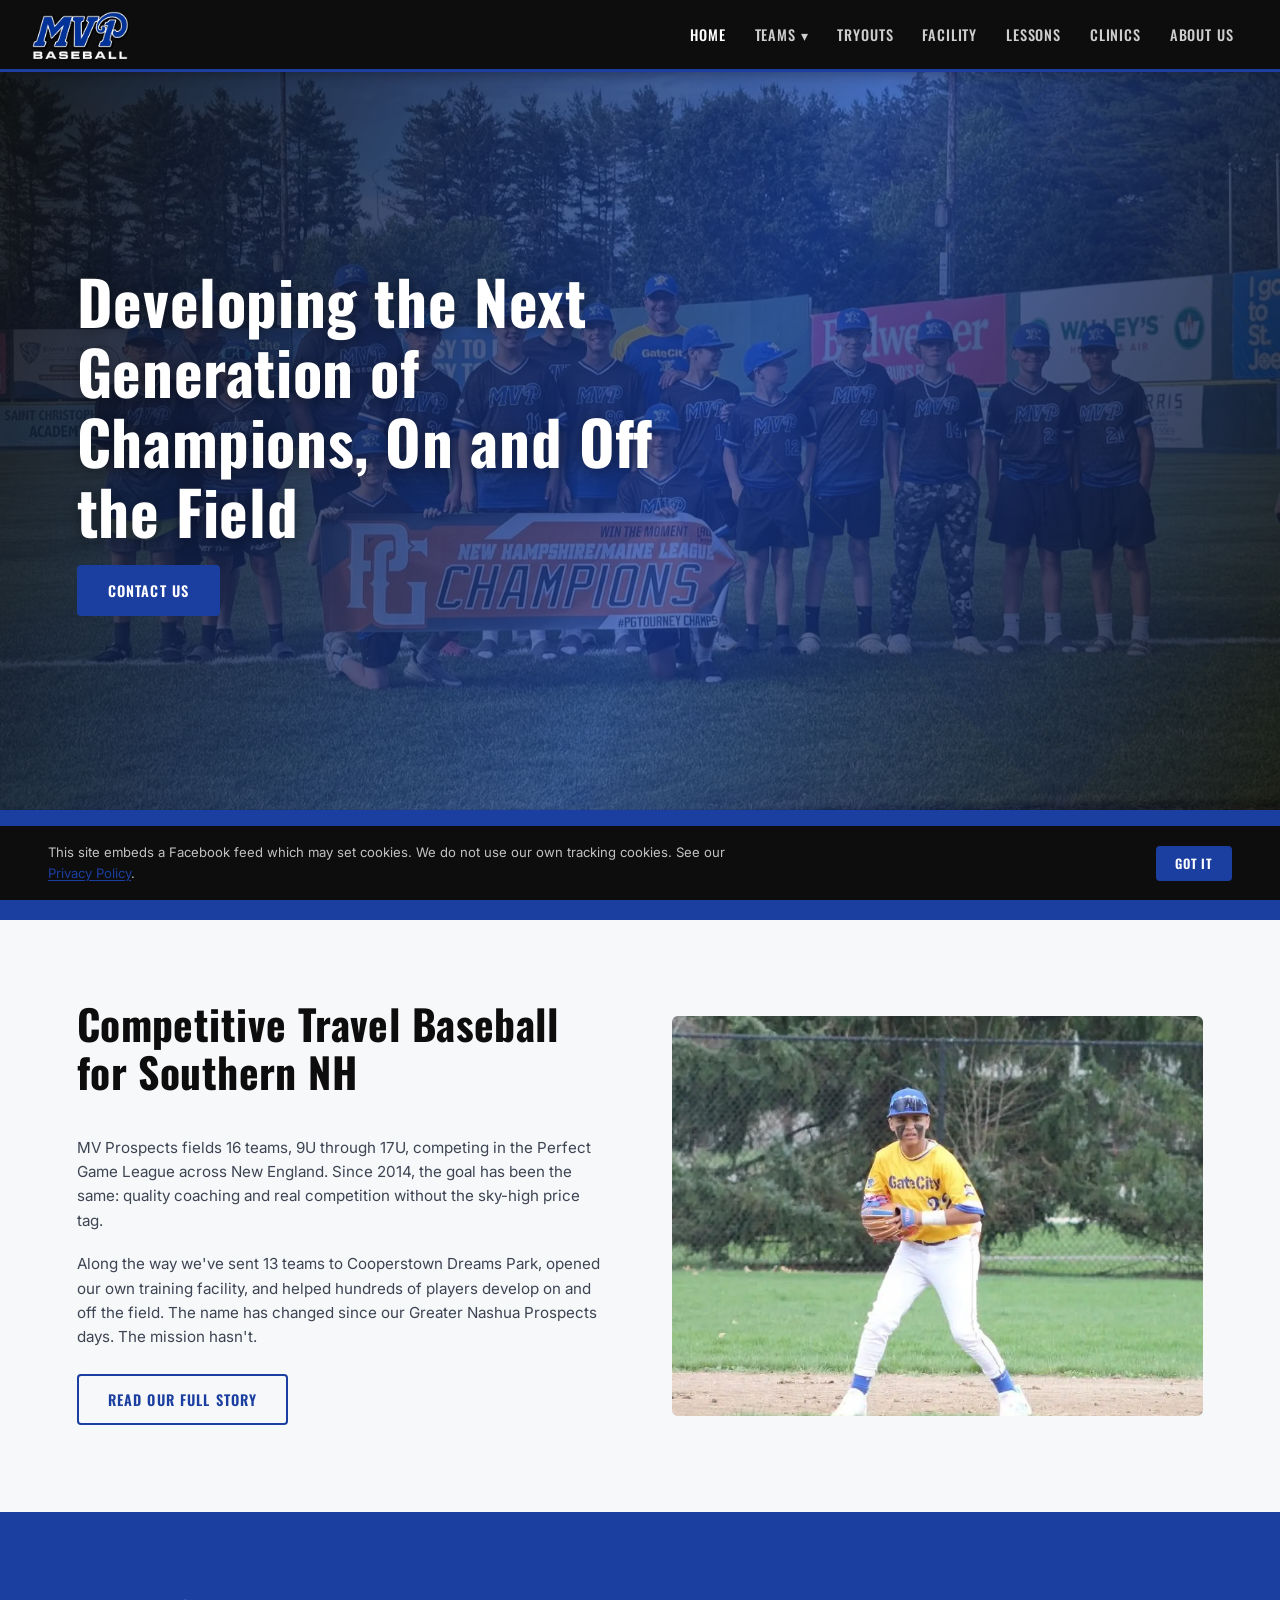
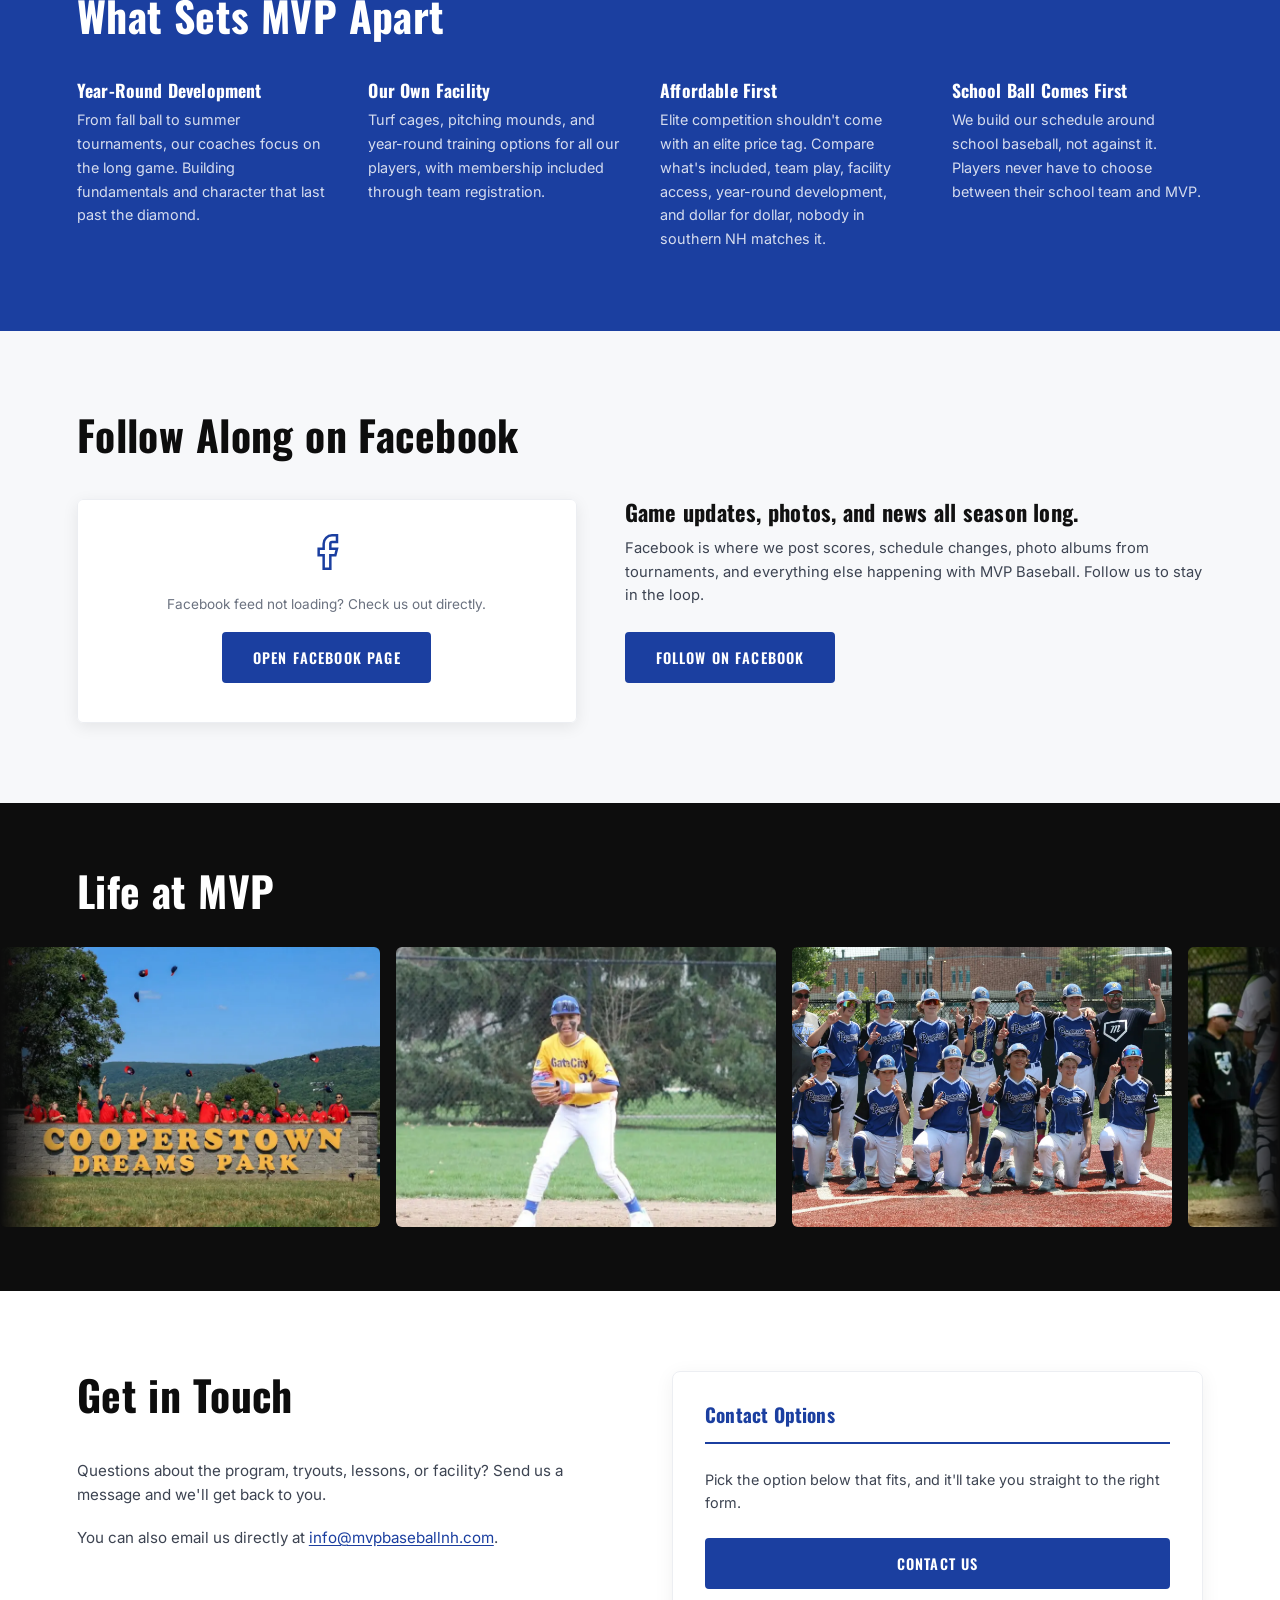
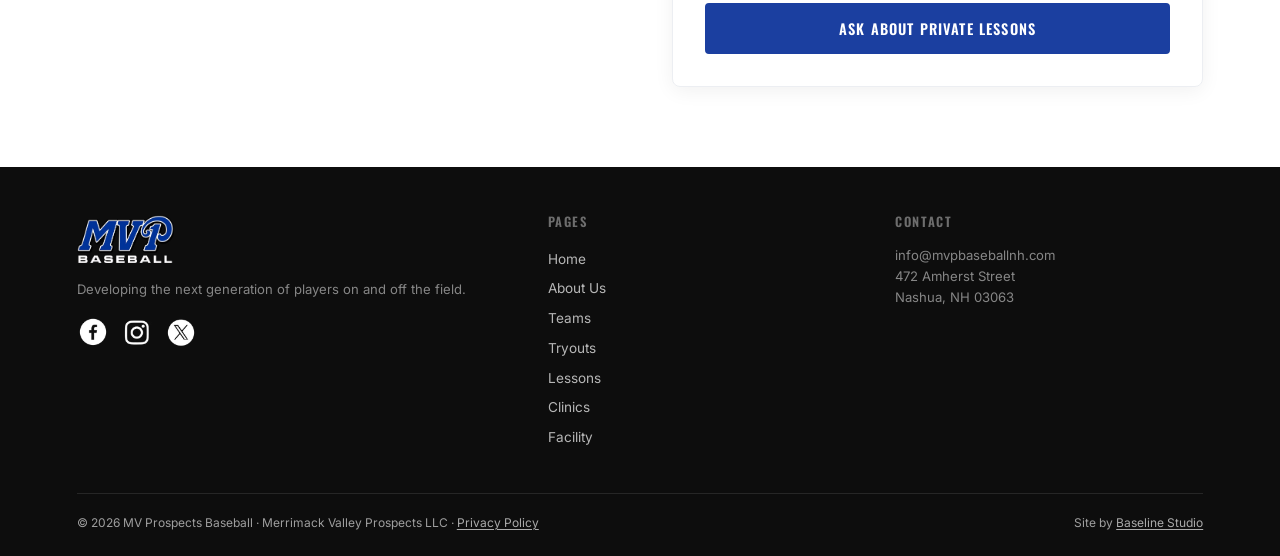
==== commit 17bc3183: "minor changes" ====
--- a/index.html
+++ b/index.html
@@ -5,10 +5,10 @@
 <meta charset="UTF-8">
 <meta name="viewport" content="width=device-width, initial-scale=1.0">
 <title>MV Prospects Baseball | Travel Baseball in Nashua, NH</title>
-<meta name="description" content="MV Prospects Baseball is a travel baseball program in Nashua, NH serving players 8U through 18U, with a dedicated training facility, private lessons, and clinics.">
+<meta name="description" content="MV Prospects Baseball is a travel baseball program in Nashua, NH serving players 9U through 17U, with a dedicated training facility, private lessons, and clinics.">
 <link rel="canonical" href="https://mvprospectsnh.com/">
 <meta property="og:title" content="MV Prospects Baseball | Travel Baseball in Nashua, NH">
-<meta property="og:description" content="Travel baseball program in Nashua, NH for players 8U through 18U. Teams, tryouts, private lessons, clinics, and our own training facility.">
+<meta property="og:description" content="Travel baseball program in Nashua, NH for players 9U through 17U. Teams, tryouts, private lessons, clinics, and our own training facility.">
 <meta property="og:type" content="website">
 <meta property="og:url" content="https://mvprospectsnh.com/">
 <meta property="og:image" content="https://mvprospectsnh.com/assets/team1.webp">
@@ -24,7 +24,7 @@
   "url": "https://mvprospectsnh.com/",
   "logo": "https://mvprospectsnh.com/assets/mvplogo.avif",
   "image": "https://mvprospectsnh.com/assets/team1.webp",
-  "description": "Travel baseball program in Nashua, NH serving players 8U through 18U, with a dedicated training facility, private lessons, and clinics.",
+  "description": "Travel baseball program in Nashua, NH serving players 9U through 17U, with a dedicated training facility, private lessons, and clinics.",
   "address": {
     "@type": "PostalAddress",
     "streetAddress": "472 Amherst Street",
@@ -77,13 +77,13 @@
   <section class="section section-alt">
     <div class="split coop-split fade-in">
       <div>
-        <div class="section-header"><h2>From Nashua to Cooperstown</h2></div>
-        <p style="color:var(--gray-700);margin-bottom:1.2rem;font-size:0.95rem;">The MVProspects started in 2014 as the Greater Nashua Prospects, a local AAU club with one goal: give kids in southern New Hampshire a real shot at competitive travel ball without the sky-high costs.</p>
-        <p style="color:var(--gray-700);margin-bottom:1.5rem;font-size:0.95rem;">Ten years later there are 16 teams, 13 Cooperstown trips, and our own training facility. The name has changed. The mission hasn't.</p>
+        <div class="section-header"><h2>Competitive Travel Baseball for Southern NH</h2></div>
+        <p style="color:var(--gray-700);margin-bottom:1.2rem;font-size:0.95rem;">MV Prospects fields 16 teams, 9U through 17U, competing in the Perfect Game League across New England. Since 2014, the goal has been the same: quality coaching and real competition without the sky-high price tag.</p>
+        <p style="color:var(--gray-700);margin-bottom:1.5rem;font-size:0.95rem;">Along the way we've sent 13 teams to Cooperstown Dreams Park, opened our own training facility, and helped hundreds of players develop on and off the field. The name has changed since our Greater Nashua Prospects days. The mission hasn't.</p>
         <a href="about.html" class="btn btn-outline-blue">Read Our Full Story</a>
       </div>
       <div class="split-img img-zoom" style="overflow:hidden;border-radius:6px;">
-        <img src="assets/cooperstown1.webp" onerror="this.onerror=null;this.src='assets/cooperstown1.jpg';" style="width:100%;height:100%;object-fit:cover;" loading="lazy" alt="MV Prospects at Cooperstown">
+        <img src="assets/action1.webp" onerror="this.onerror=null;this.src='assets/action1.jpg';" style="width:100%;height:100%;object-fit:cover;" loading="lazy" alt="MV Prospects player in game action">
       </div>
     </div>
   </section>
@@ -99,11 +99,15 @@
       </div>
       <div class="fade-in" style="animation-delay:0.1s;">
         <h3 style="font-size:1.1rem;margin-bottom:0.5rem;color:var(--white);">Our Own Facility</h3>
-        <p style="color:rgba(255,255,255,0.82);font-size:0.9rem;line-height:1.65;">The MVP Training Facility opened in 2025. Turf cages, pitching mounds, and year-round access for all our players without the cost of outside facilities.</p>
+        <p style="color:rgba(255,255,255,0.82);font-size:0.9rem;line-height:1.65;">Turf cages, pitching mounds, and year-round training options for all our players, with membership included through team registration.</p>
       </div>
       <div class="fade-in" style="animation-delay:0.2s;">
         <h3 style="font-size:1.1rem;margin-bottom:0.5rem;color:var(--white);">Affordable First</h3>
-        <p style="color:rgba(255,255,255,0.82);font-size:0.9rem;line-height:1.65;">Since 2014 the goal has been the same: keep the game accessible. Elite competition shouldn't come with an elite price tag. That hasn't changed.</p>
+        <p style="color:rgba(255,255,255,0.82);font-size:0.9rem;line-height:1.65;">Elite competition shouldn't come with an elite price tag. Compare what's included, team play, facility access, year-round development, and dollar for dollar, nobody in southern NH matches it.</p>
+      </div>
+      <div class="fade-in" style="animation-delay:0.3s;">
+        <h3 style="font-size:1.1rem;margin-bottom:0.5rem;color:var(--white);">School Ball Comes First</h3>
+        <p style="color:rgba(255,255,255,0.82);font-size:0.9rem;line-height:1.65;">We build our schedule around school baseball, not against it. Players never have to choose between their school team and MVP.</p>
       </div>
     </div>
   </section>
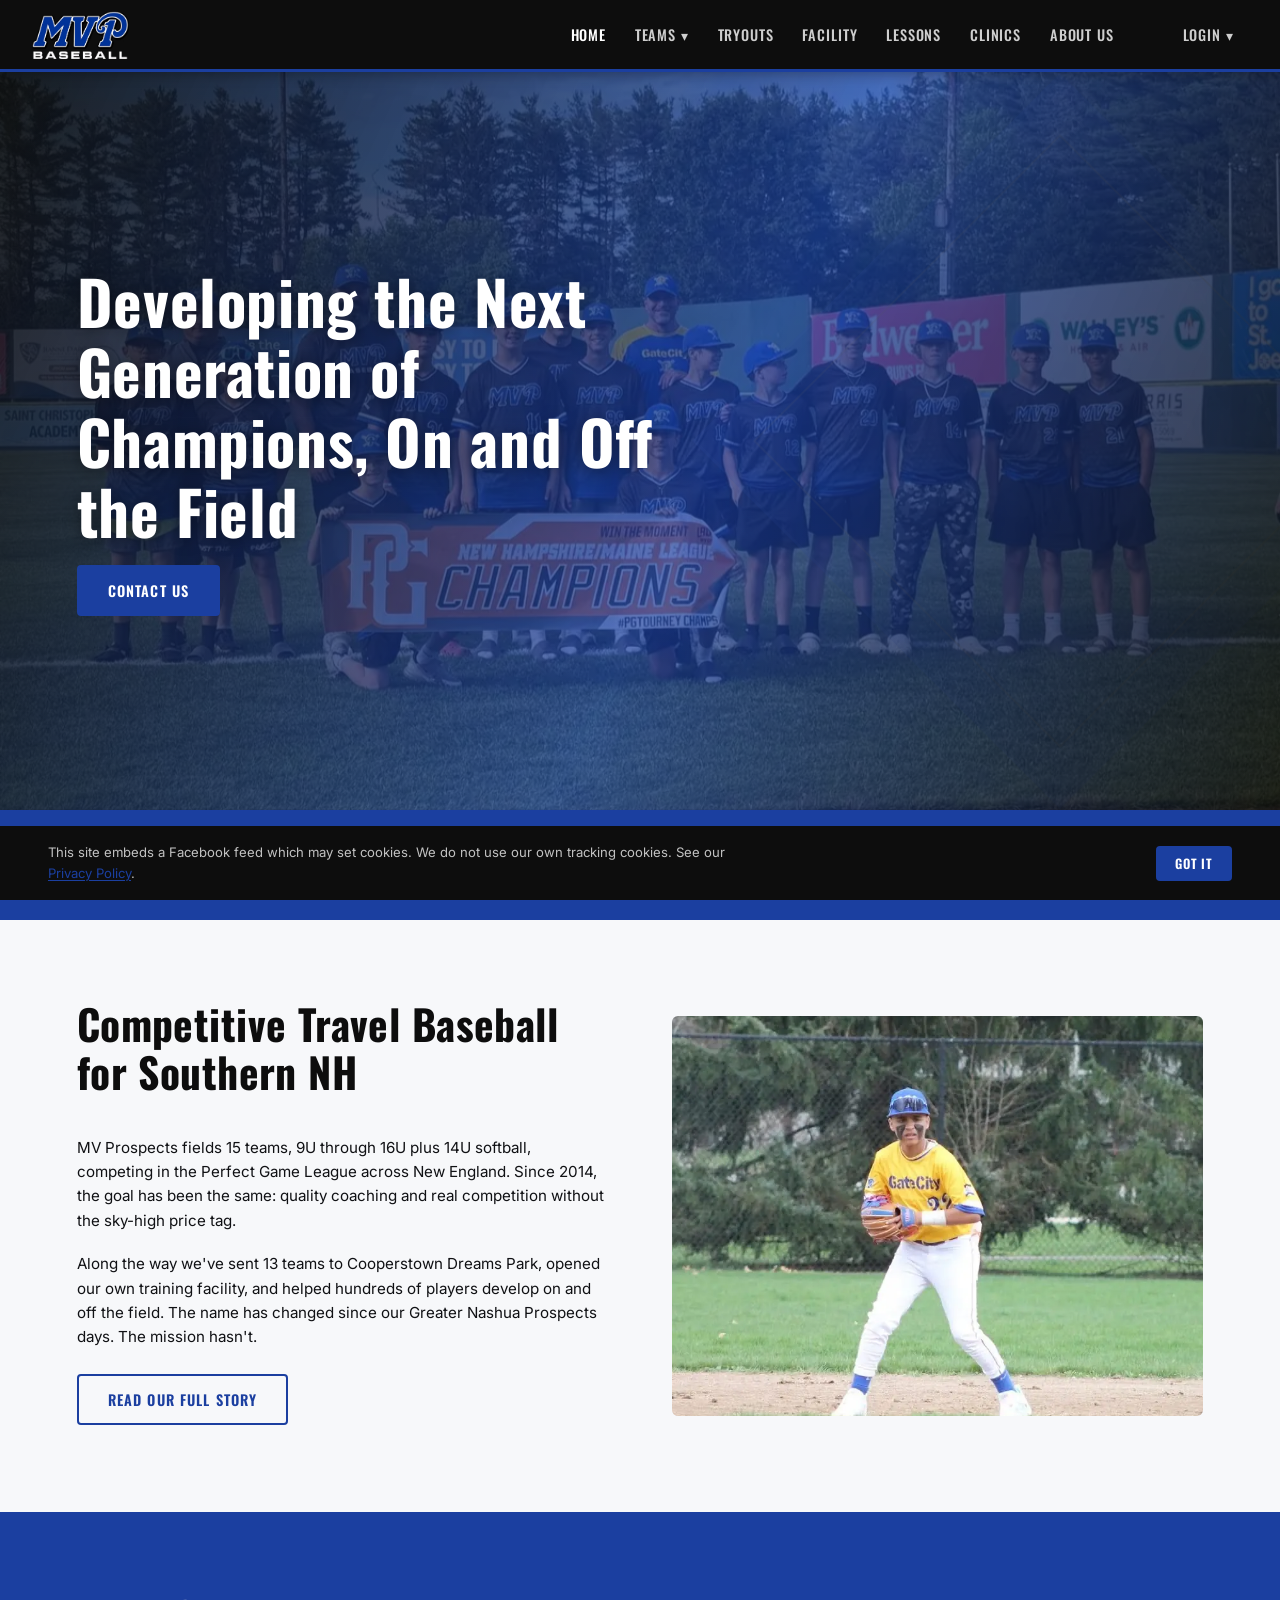
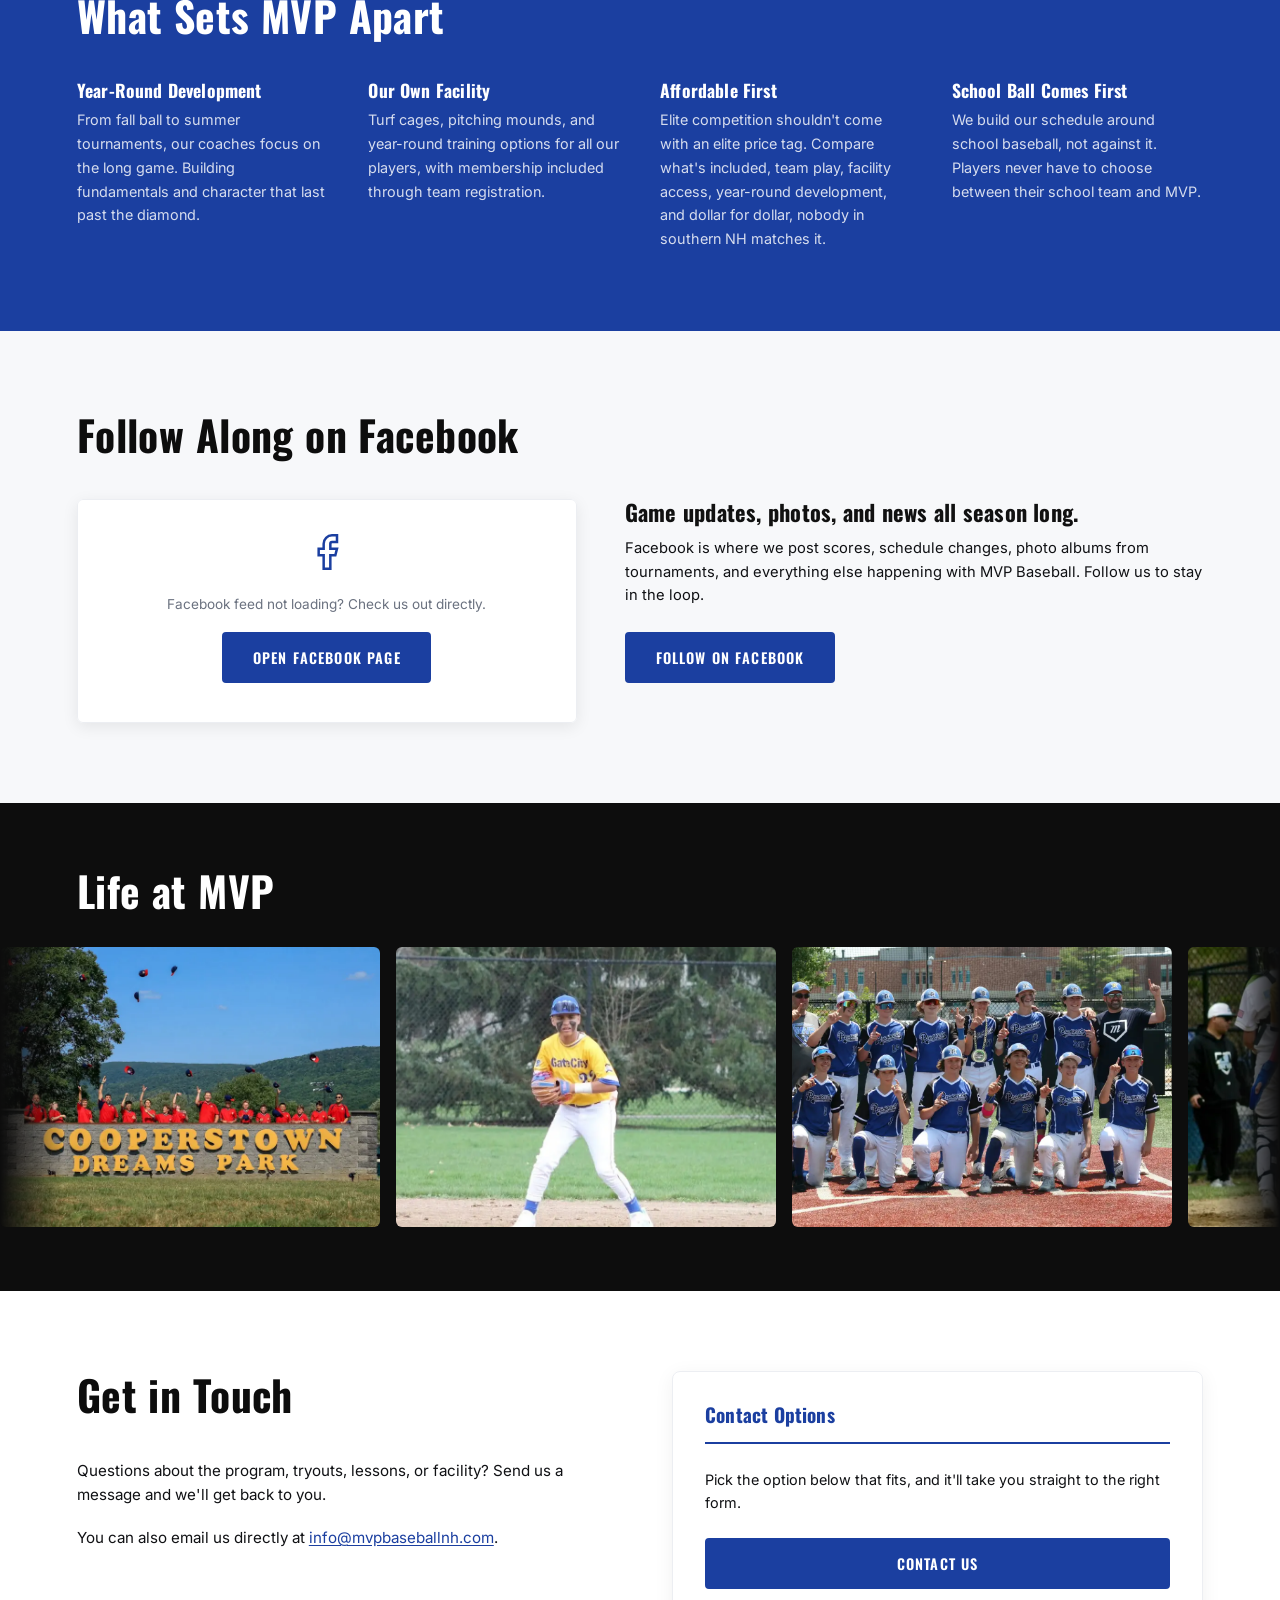
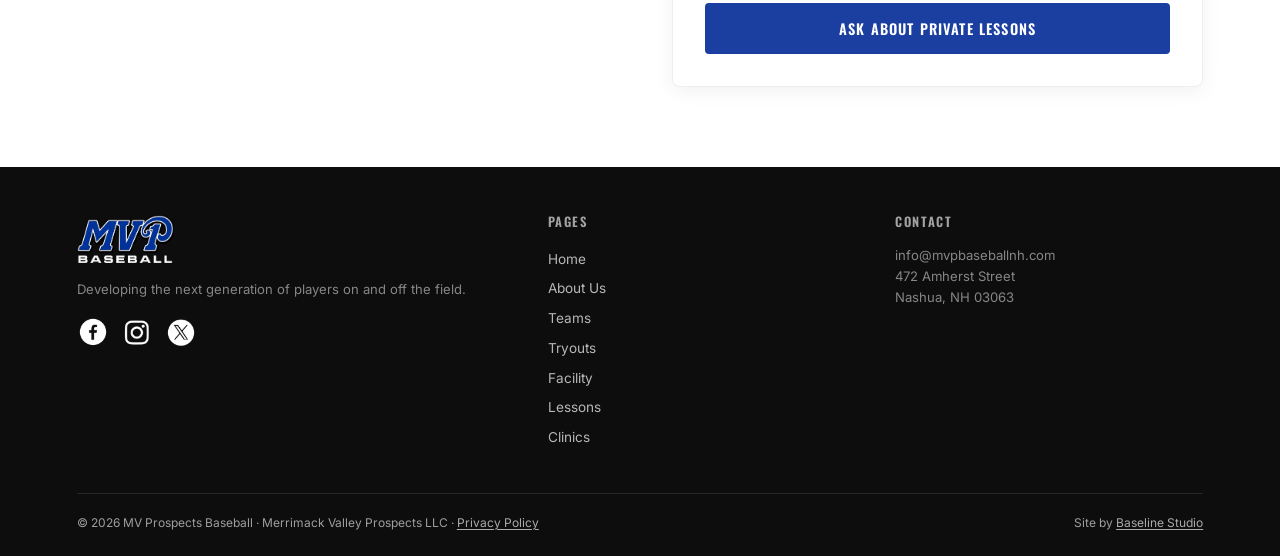
==== commit f6aed6f8: "Add Login menu, update teams for 2027 season - Nav: Login dropdown (Byga team account, Swift facilit" ====
--- a/index.html
+++ b/index.html
@@ -5,10 +5,10 @@
 <meta charset="UTF-8">
 <meta name="viewport" content="width=device-width, initial-scale=1.0">
 <title>MV Prospects Baseball | Travel Baseball in Nashua, NH</title>
-<meta name="description" content="MV Prospects Baseball is a travel baseball program in Nashua, NH serving players 9U through 17U, with a dedicated training facility, private lessons, and clinics.">
+<meta name="description" content="MV Prospects Baseball is a travel baseball program in Nashua, NH serving players 9U through 16U, with a dedicated training facility, private lessons, and clinics.">
 <link rel="canonical" href="https://mvprospectsnh.com/">
 <meta property="og:title" content="MV Prospects Baseball | Travel Baseball in Nashua, NH">
-<meta property="og:description" content="Travel baseball program in Nashua, NH for players 9U through 17U. Teams, tryouts, private lessons, clinics, and our own training facility.">
+<meta property="og:description" content="Travel baseball program in Nashua, NH for players 9U through 16U. Teams, tryouts, private lessons, clinics, and our own training facility.">
 <meta property="og:type" content="website">
 <meta property="og:url" content="https://mvprospectsnh.com/">
 <meta property="og:image" content="https://mvprospectsnh.com/assets/team1.webp">
@@ -24,7 +24,7 @@
   "url": "https://mvprospectsnh.com/",
   "logo": "https://mvprospectsnh.com/assets/mvplogo.avif",
   "image": "https://mvprospectsnh.com/assets/team1.webp",
-  "description": "Travel baseball program in Nashua, NH serving players 9U through 17U, with a dedicated training facility, private lessons, and clinics.",
+  "description": "Travel baseball program in Nashua, NH serving players 9U through 16U, with a dedicated training facility, private lessons, and clinics.",
   "address": {
     "@type": "PostalAddress",
     "streetAddress": "472 Amherst Street",
@@ -67,7 +67,7 @@
   </section>
 
   <div class="stats-bar">
-    <div class="stat-item"><span class="stat-num" data-target="16">16</span><span class="stat-label">Active Teams</span></div>
+    <div class="stat-item"><span class="stat-num" data-target="15">15</span><span class="stat-label">Active Teams</span></div>
     <div class="stat-item"><span class="stat-num" data-target="300" data-suffix="+">300+</span><span class="stat-label">Players Developed</span></div>
     <div class="stat-item"><span class="stat-num" data-target="13">13</span><span class="stat-label">Cooperstown Trips</span></div>
     <div class="stat-item"><span class="stat-num" data-target="2014" data-start="1990">2014</span><span class="stat-label">Year Founded</span></div>
@@ -78,7 +78,7 @@
     <div class="split coop-split fade-in">
       <div>
         <div class="section-header"><h2>Competitive Travel Baseball for Southern NH</h2></div>
-        <p style="color:var(--gray-700);margin-bottom:1.2rem;font-size:0.95rem;">MV Prospects fields 16 teams, 9U through 17U, competing in the Perfect Game League across New England. Since 2014, the goal has been the same: quality coaching and real competition without the sky-high price tag.</p>
+        <p style="color:var(--gray-700);margin-bottom:1.2rem;font-size:0.95rem;">MV Prospects fields 15 teams, 9U through 16U plus 14U softball, competing in the Perfect Game League across New England. Since 2014, the goal has been the same: quality coaching and real competition without the sky-high price tag.</p>
         <p style="color:var(--gray-700);margin-bottom:1.5rem;font-size:0.95rem;">Along the way we've sent 13 teams to Cooperstown Dreams Park, opened our own training facility, and helped hundreds of players develop on and off the field. The name has changed since our Greater Nashua Prospects days. The mission hasn't.</p>
         <a href="about.html" class="btn btn-outline-blue">Read Our Full Story</a>
       </div>
--- a/styles.css
+++ b/styles.css
@@ -15,7 +15,7 @@
   --gray-50:    #F7F8FA;
   --gray-100:   #ECEEF2;
   --gray-400:   #6B7280;
-  --gray-700:   #3D4452;
+  --gray-700:   #101114;
   --nav-h:      72px;
 }
 
@@ -83,6 +83,8 @@
   border-bottom: 1px solid var(--gray-100);
 }
 .nav-dropdown a:hover { background: var(--gray-50); color: var(--blue); }
+.nav-links .nav-login { margin-left: 2.5rem; }
+.nav-dropdown-login { left: auto; right: 0; grid-template-columns: 1fr; min-width: 240px; }
 .nav-cta {
   margin-left: 0.8rem;
   padding: 0 1.2rem !important;
@@ -131,6 +133,12 @@
   border-bottom: 1px solid rgba(255,255,255,0.08); text-align: left; width: 100%;
 }
 .mobile-menu a:hover, .mobile-menu button:hover { color: var(--white); background: rgba(255,255,255,0.05); }
+.mobile-menu-heading {
+  padding: 1.1rem 1.5rem 0.4rem;
+  font-family: 'Oswald', sans-serif; font-size: 0.75rem; font-weight: 600;
+  letter-spacing: 0.12em; text-transform: uppercase; color: var(--blue-light);
+}
+.mobile-menu a.mobile-sublink { padding: 0.6rem 2rem; font-size: 0.82rem; }
 
 main { padding-top: var(--nav-h); min-height: 100vh; display: block; }
 
@@ -334,6 +342,11 @@
   transition: all 0.15s; white-space: nowrap;
 }
 .team-actions a:hover { background: var(--blue); color: var(--white); border-color: var(--blue); }
+.team-soon {
+  font-family: 'Oswald', sans-serif; font-size: 0.72rem; font-weight: 600;
+  letter-spacing: 0.08em; text-transform: uppercase; color: var(--blue);
+  white-space: nowrap;
+}
 
 /* TRYOUTS */
 .tryout-dates { background: var(--gray-50); border-radius: 6px; padding: 1.5rem; margin-bottom: 2rem; }
@@ -410,6 +423,20 @@
 .instructor-awards ul { list-style: none; }
 .instructor-awards li { font-size: 0.78rem; color: var(--gray-700); padding: 0.18rem 0; }
 .instructor-awards li::before { content: '· '; color: var(--blue); font-weight: 700; }
+.instructor-bio-clamp {
+  max-height: 4.9em; overflow: hidden;
+}
+.instructor-bio-clamp.expanded {
+  max-height: none; overflow: visible;
+}
+.instructor-read-more {
+  /* padding (not margin) so the tap target clears the 24px WCAG 2.5.8 minimum;
+     margins are trimmed to match so the card layout is unchanged */
+  background: none; border: none; padding: 0.3rem 0;
+  color: var(--blue); font-weight: 600; font-size: 0.85rem;
+  cursor: pointer; display: block; margin-top: 0; margin-bottom: 0.5rem;
+}
+.instructor-read-more:hover { text-decoration: underline; }
 
 /* CLINICS */
 .clinic-card {
@@ -422,12 +449,15 @@
   display: flex; justify-content: space-between; align-items: center;
 }
 .clinic-header h3 { color: var(--white); font-size: 1.1rem; }
-.clinic-badge {
-  background: var(--gold); color: var(--black);
-  font-family: 'Oswald', sans-serif; font-size: 0.7rem; font-weight: 700;
-  padding: 0.25rem 0.6rem; border-radius: 3px; letter-spacing: 0.08em; text-transform: uppercase;
-}
 .clinic-body { padding: 1.5rem; }
+/* Accordion behavior: clinic-header becomes a <summary>, native and accessible */
+details.clinic-card summary { cursor: pointer; list-style: none; }
+details.clinic-card summary::-webkit-details-marker { display: none; }
+details.clinic-card summary::marker { content: ''; }
+.clinic-chevron { color: rgba(255,255,255,0.85); transition: transform 0.2s ease; display: inline-block; }
+details.clinic-card[open] .clinic-chevron { transform: rotate(180deg); }
+/* Explicit hide/show instead of relying only on implicit <details> UA behavior */
+details.clinic-card:not([open]) .clinic-body { display: none; }
 .clinic-body p { font-size: 0.88rem; color: var(--gray-700); margin-bottom: 1rem; }
 .clinic-meta { display: flex; gap: 1rem; flex-wrap: wrap; margin-bottom: 1rem; }
 .clinic-meta-item { font-size: 0.8rem; color: var(--gray-700); display: flex; align-items: center; gap: 0.35rem; }
@@ -461,7 +491,7 @@
 .footer-brand p { font-size: 0.82rem; color: rgba(255,255,255,0.5); line-height: 1.6; }
 .footer-col h4 {
   font-family: 'Oswald', sans-serif; font-size: 0.8rem; font-weight: 600;
-  letter-spacing: 0.12em; text-transform: uppercase; color: rgba(255,255,255,0.4); margin-bottom: 0.9rem;
+  letter-spacing: 0.12em; text-transform: uppercase; color: rgba(255,255,255,0.62); margin-bottom: 0.9rem;
 }
 .footer-col a { display: block; font-size: 0.85rem; color: rgba(255,255,255,0.7); padding: 0.25rem 0; transition: color 0.15s; }
 .footer-col a:hover { color: var(--white); }
@@ -503,7 +533,6 @@
   width: max-content;
   animation: galleryScroll 32s linear infinite;
 }
-.gallery-track:hover { animation-play-state: paused; }
 .gallery-track img {
   height: 280px; width: 380px;
   object-fit: cover; border-radius: 6px;
@@ -535,6 +564,9 @@
 
   /* Swift buttons smaller on mobile */
   .swift-btn { font-size: 0.72rem !important; padding: 0.6rem 1rem !important; letter-spacing: 0.04em !important; }
+
+  /* Full-width CTA buttons on mobile only, desktop layout stays as authored */
+  .mobile-full-btn { display: block !important; width: 100% !important; text-align: center !important; }
 
   .footer-grid { grid-template-columns: 1fr !important; text-align: center; }
   .footer-two-col { display: grid !important; grid-template-columns: 1fr; gap: 1.5rem; }
@@ -602,6 +634,13 @@
 
 
 /* ANIMATIONS */
+/* Without JS nothing adds .visible, so the reveal classes must not hide
+   content in the first place. Keep this rule above the definitions below. */
+html:not(.js) .fade-in,
+html:not(.js) .fade-in-left,
+html:not(.js) .fade-in-right {
+  opacity: 1 !important; transform: none !important;
+}
 .fade-in {
   opacity: 0; transform: translateY(22px);
   transition: opacity 0.7s var(--ease-out), transform 0.7s var(--ease-out);
